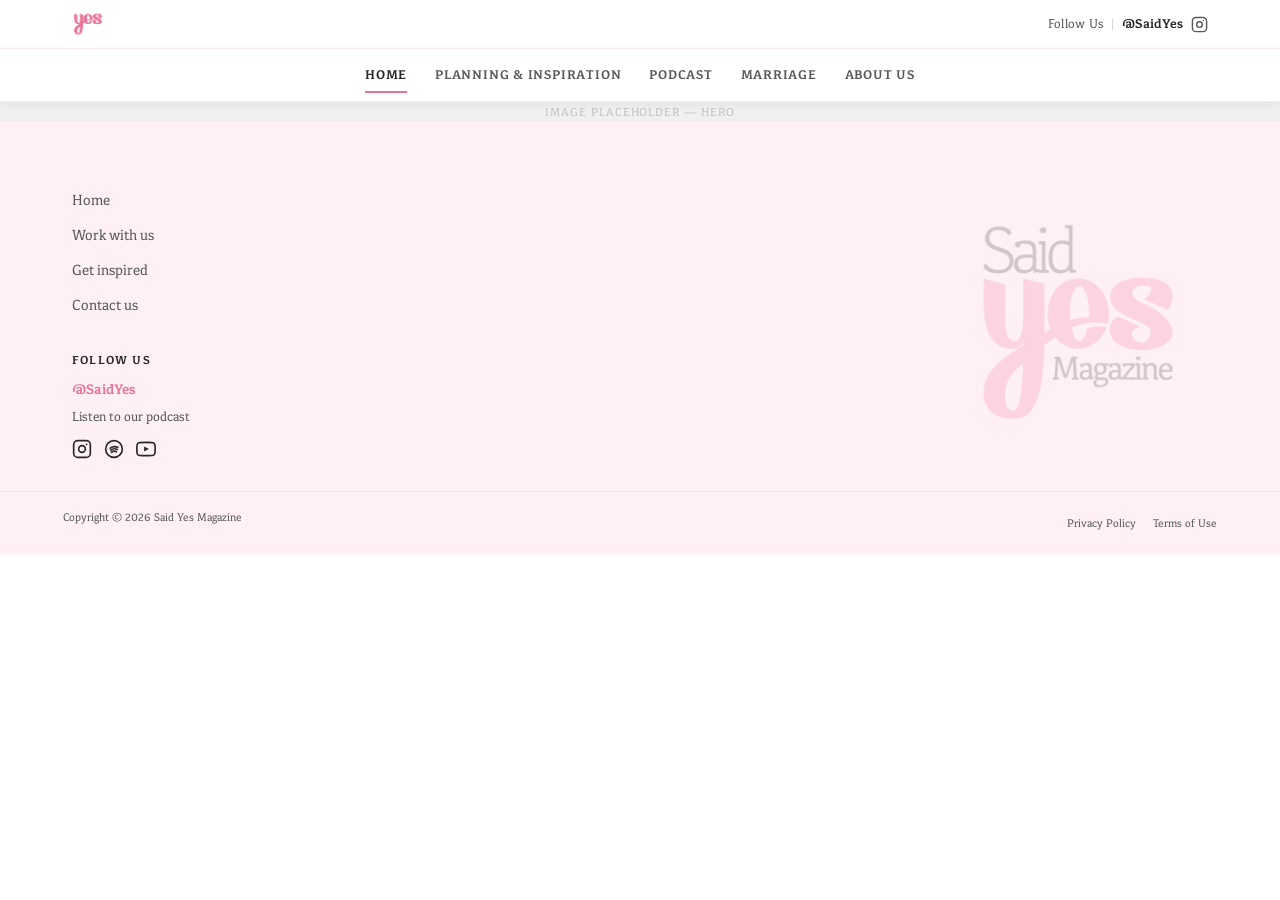
==== index.html @ d85a97e6 "Etapa 1 completa — base layout y estructura del proyecto - Header sticky (topbar + nav) compartido e" ====
<!DOCTYPE html>
<html lang="en">
<head>
  <meta charset="UTF-8">
  <meta name="viewport" content="width=device-width, initial-scale=1.0">
  <meta name="description" content="Said Yes Magazine — Inspiring stories about love, weddings, and relationships.">
  <title>Said Yes Magazine</title>
  <link rel="stylesheet" href="css/main.css">
</head>
<body>

  <!-- =====================================================
       HEADER
       ===================================================== -->
  <header class="site-header">

    <!-- Top Bar: Logo + Social -->
    <div class="header-topbar">
      <div class="container">
        <a href="index.html" class="header-logo" aria-label="Said Yes Magazine — Home">
          <img src="logos/YES01.png" alt="Said Yes Magazine">
        </a>
        <div class="header-social">
          <span class="social-label">Follow Us</span>
          <span class="divider">|</span>
          <a href="#" class="social-handle" target="_blank" rel="noopener">@SaidYes</a>
          <a href="#" class="social-icon-link" aria-label="Instagram" target="_blank" rel="noopener">
            <svg width="17" height="17" viewBox="0 0 24 24" fill="none"
                 stroke="currentColor" stroke-width="2"
                 stroke-linecap="round" stroke-linejoin="round" aria-hidden="true">
              <rect x="2" y="2" width="20" height="20" rx="5" ry="5"/>
              <circle cx="12" cy="12" r="4"/>
              <circle cx="17.5" cy="6.5" r="1" fill="currentColor" stroke="none"/>
            </svg>
          </a>
        </div>
      </div>
    </div>

    <!-- Main Navigation -->
    <nav class="site-nav" aria-label="Main navigation">
      <div class="container">
        <ul class="nav-list" id="nav-list" role="list">
          <li><a href="index.html">Home</a></li>
          <li><a href="blog.html">Planning &amp; Inspiration</a></li>
          <li><a href="podcast.html">Podcast</a></li>
          <li><a href="marriage.html">Marriage</a></li>
          <li><a href="about.html">About Us</a></li>
        </ul>
        <button class="nav-toggle" id="nav-toggle"
                aria-label="Toggle navigation" aria-expanded="false"
                aria-controls="nav-list">
          <span></span>
          <span></span>
          <span></span>
        </button>
      </div>
    </nav>

  </header><!-- /site-header -->


  <!-- =====================================================
       PAGE CONTENT
       ===================================================== -->
  <main id="main-content">

    <!-- ── HERO ─────────────────────────────────────────── -->
    <!-- Replace the img-placeholder div with your hero image once ready -->
    <section class="hero-home">
      <div class="hero-home__media img-placeholder">
        <!-- <img src="img/hero-home.jpg" alt="Bride looking through window"> -->
        Image placeholder — hero
      </div>
    </section>

    <!-- ── WE SAID YES — article cards ──────────────────── -->
    <!-- Content for this section will be built in Etapa 2 -->

    <!-- ── QUOTE SECTION ─────────────────────────────────── -->
    <!-- Content for this section will be built in Etapa 2 -->

    <!-- ── FEATURED ARTICLES ─────────────────────────────── -->
    <!-- Content for this section will be built in Etapa 2 -->

    <!-- ── PODCAST BANNER ────────────────────────────────── -->
    <!-- Content for this section will be built in Etapa 2 -->

    <!-- ── ABOUT US PREVIEW ──────────────────────────────── -->
    <!-- Content for this section will be built in Etapa 2 -->

    <!-- ── CONTACT FORM ──────────────────────────────────── -->
    <!-- Content for this section will be built in Etapa 2 -->

  </main><!-- /main-content -->


  <!-- =====================================================
       FOOTER
       ===================================================== -->
  <footer class="site-footer" aria-label="Site footer">
    <div class="container">
      <div class="footer-inner">

        <!-- Left: navigation + social -->
        <div class="footer-left">
          <ul class="footer-links" role="list">
            <li><a href="index.html">Home</a></li>
            <li><a href="#">Work with us</a></li>
            <li><a href="#">Get inspired</a></li>
            <li><a href="#">Contact us</a></li>
          </ul>

          <div class="footer-follow">
            <span class="follow-label">Follow Us</span>
            <a href="#" class="follow-handle" target="_blank" rel="noopener">@SaidYes</a>
            <span class="follow-podcast">Listen to our podcast</span>
            <div class="footer-social-icons" role="list">
              <!-- Instagram -->
              <a href="#" aria-label="Instagram" target="_blank" rel="noopener" role="listitem">
                <svg width="20" height="20" viewBox="0 0 24 24" fill="none"
                     stroke="currentColor" stroke-width="2"
                     stroke-linecap="round" stroke-linejoin="round" aria-hidden="true">
                  <rect x="2" y="2" width="20" height="20" rx="5" ry="5"/>
                  <circle cx="12" cy="12" r="4"/>
                  <circle cx="17.5" cy="6.5" r="1" fill="currentColor" stroke="none"/>
                </svg>
              </a>
              <!-- Spotify -->
              <a href="#" aria-label="Spotify" target="_blank" rel="noopener" role="listitem">
                <svg width="20" height="20" viewBox="0 0 24 24" fill="none"
                     stroke="currentColor" stroke-width="2"
                     stroke-linecap="round" stroke-linejoin="round" aria-hidden="true">
                  <circle cx="12" cy="12" r="10"/>
                  <path d="M8 13.5a7.5 7.5 0 0 1 8-1"/>
                  <path d="M7.5 11a9 9 0 0 1 9-1"/>
                  <path d="M9 16a5 5 0 0 1 6-.5"/>
                </svg>
              </a>
              <!-- YouTube -->
              <a href="#" aria-label="YouTube" target="_blank" rel="noopener" role="listitem">
                <svg width="20" height="20" viewBox="0 0 24 24" fill="none"
                     stroke="currentColor" stroke-width="2"
                     stroke-linecap="round" stroke-linejoin="round" aria-hidden="true">
                  <path d="M22.54 6.42a2.78 2.78 0 0 0-1.95-1.97C18.88 4 12 4 12 4s-6.88 0-8.59.46a2.78 2.78 0 0 0-1.95 1.96C1 8.12 1 12 1 12s0 3.88.46 5.58a2.78 2.78 0 0 0 1.95 1.97C5.12 20 12 20 12 20s6.88 0 8.59-.46a2.78 2.78 0 0 0 1.95-1.97C23 15.88 23 12 23 12s0-3.88-.46-5.58z"/>
                  <polygon points="9.75 15.02 15.5 12 9.75 8.98 9.75 15.02" fill="currentColor" stroke="none"/>
                </svg>
              </a>
            </div>
          </div>
        </div>

        <!-- Right: brand logo watermark -->
        <div class="footer-right">
          <img
            src="logos/SAID-YES-LOGO01.png"
            alt="Said Yes Magazine"
            class="footer-logo"
            loading="lazy">
        </div>

      </div>
    </div>

    <!-- Bottom bar -->
    <div class="footer-bottom">
      <div class="container">
        <p>Copyright &copy; <span id="footer-year"></span> Said Yes Magazine</p>
        <nav class="footer-bottom-links" aria-label="Footer legal links">
          <a href="#">Privacy Policy</a>
          <a href="#">Terms of Use</a>
        </nav>
      </div>
    </div>

  </footer><!-- /site-footer -->

  <script src="js/main.js"></script>
</body>
</html>
---- css/main.css ----
/* ============================================================
   SAID YES MAGAZINE — Main Stylesheet
   ============================================================
   Structure:
   1.  Google Fonts
   2.  Custom Fonts (@font-face)
   3.  CSS Custom Properties
   4.  Reset & Base
   5.  Typography
   6.  Container / Layout
   7.  Header — Top Bar
   8.  Site Navigation
   9.  Footer
   10. Utility Classes
   11. Responsive — Tablet (≤ 960px)
   12. Responsive — Mobile (≤ 640px)
   ============================================================ */


/* ============================================================
   1. GOOGLE FONTS — none
   ============================================================ */


/* ============================================================
   2. CUSTOM FONTS
   ============================================================ */

/* Kefa III — Regular */
@font-face {
  font-family: 'Kefa III';
  src: url('../fonts/kefa-iii-font-family/TRYKefaIII-Regular.ttf') format('truetype');
  font-weight: 400;
  font-style: normal;
  font-display: swap;
}

/* Kefa III — Italic */
@font-face {
  font-family: 'Kefa III';
  src: url('../fonts/kefa-iii-font-family/TRYKefaIII-Italic.ttf') format('truetype');
  font-weight: 400;
  font-style: italic;
  font-display: swap;
}

/* Kefa III — Light */
@font-face {
  font-family: 'Kefa III';
  src: url('../fonts/kefa-iii-font-family/TRYKefaIII-Light.ttf') format('truetype');
  font-weight: 300;
  font-style: normal;
  font-display: swap;
}

/* Kefa III — Light Italic */
@font-face {
  font-family: 'Kefa III';
  src: url('../fonts/kefa-iii-font-family/TRYKefaIII-LightItalic.ttf') format('truetype');
  font-weight: 300;
  font-style: italic;
  font-display: swap;
}

/* Kefa III — Bold */
@font-face {
  font-family: 'Kefa III';
  src: url('../fonts/kefa-iii-font-family/TRYKefaIII-Bold.ttf') format('truetype');
  font-weight: 700;
  font-style: normal;
  font-display: swap;
}

/* Kefa III — Bold Italic */
@font-face {
  font-family: 'Kefa III';
  src: url('../fonts/kefa-iii-font-family/TRYKefaIII-BoldItalic.ttf') format('truetype');
  font-weight: 700;
  font-style: italic;
  font-display: swap;
}

/* Kefa III — ExtraBold */
@font-face {
  font-family: 'Kefa III';
  src: url('../fonts/kefa-iii-font-family/TRYKefaIII-ExtraBold.ttf') format('truetype');
  font-weight: 800;
  font-style: normal;
  font-display: swap;
}

/* Kefa III — ExtraBold Italic */
@font-face {
  font-family: 'Kefa III';
  src: url('../fonts/kefa-iii-font-family/TRYKefaIII-ExtraBoldItalic.ttf') format('truetype');
  font-weight: 800;
  font-style: italic;
  font-display: swap;
}

/* Starife Display */
@font-face {
  font-family: 'Starife';
  src: url('../fonts/starife/StarifeDemo.otf') format('opentype'),
       url('../fonts/starife/StarifeDemo.ttf') format('truetype');
  font-weight: 400;
  font-style: normal;
  font-display: swap;
}


/* ============================================================
   3. CSS CUSTOM PROPERTIES
   ============================================================ */
:root {
  /* Brand Colors */
  --pink:        #eb7196;
  --pink-dark:   #d45b82;
  --dark:        #282828;
  --blush:       #fff0f5;
  --gray:        #5a5a5a;
  --gray-light:  #f0f0f0;
  --white:       #ffffff;

  /* Fonts */
  --font-heading:  'Kefa III', serif;
  --font-display:  'Starife', cursive;
  --font-body:     'Kefa III', serif;

  /* Layout */
  --container-max:     1200px;
  --container-pad:     2em;
  --topbar-height:     3em;
  --nav-height:        3.25em;

  /* Spacing scale */
  --sp-xs:   0.5em;
  --sp-sm:   1em;
  --sp-md:   2em;
  --sp-lg:   4em;
  --sp-xl:   6em;

  /* Misc */
  --radius-sm:   4px;
  --radius-md:   10px;
  --radius-lg:   24px;
  --radius-pill: 999px;
  --shadow:      0 4px 20px rgba(40, 40, 40, 0.10);
  --shadow-sm:   0 2px 8px  rgba(40, 40, 40, 0.07);
  --transition:  0.28s ease;
}


/* ============================================================
   4. RESET & BASE
   ============================================================ */
*, *::before, *::after {
  box-sizing: border-box;
  margin: 0;
  padding: 0;
}

html {
  font-size: 16px;
  scroll-behavior: smooth;
}

body {
  font-family: var(--font-body);
  color: var(--dark);
  background-color: var(--white);
  line-height: 1.65;
  -webkit-font-smoothing: antialiased;
  -moz-osx-font-smoothing: grayscale;
}

img {
  max-width: 100%;
  height: auto;
  display: block;
}

a {
  color: inherit;
  text-decoration: none;
}

ul, ol {
  list-style: none;
}

button {
  cursor: pointer;
  border: none;
  background: none;
  font-family: inherit;
}

input, textarea, select {
  font-family: inherit;
}


/* ============================================================
   5. TYPOGRAPHY
   ============================================================ */
h1, h2, h3, h4, h5, h6 {
  font-family: var(--font-heading);
  line-height: 1.2;
  color: var(--dark);
}

h1 { font-size: clamp(2rem,   5vw, 3.5rem); }
h2 { font-size: clamp(1.6rem, 4vw, 2.5rem); }
h3 { font-size: clamp(1.2rem, 3vw, 1.75rem); }
h4 { font-size: 1.125rem; }

p { margin-bottom: var(--sp-sm); }
p:last-child { margin-bottom: 0; }

.display {
  font-family: var(--font-display);
  font-weight: 400;
}

.lead {
  font-size: 1.1em;
  color: var(--gray);
  line-height: 1.75;
}

.eyebrow {
  font-size: 0.75em;
  font-weight: 700;
  letter-spacing: 0.12em;
  text-transform: uppercase;
  color: var(--pink);
}

.text-pink  { color: var(--pink); }
.text-dark  { color: var(--dark); }
.text-gray  { color: var(--gray); }
.text-white { color: var(--white); }


/* ============================================================
   6. CONTAINER / LAYOUT
   ============================================================ */
.container {
  max-width: var(--container-max);
  margin-inline: auto;
  padding-inline: var(--container-pad);
  width: 100%;
}

/* Two-column grid helper */
.grid-2 {
  display: grid;
  grid-template-columns: repeat(2, 1fr);
  gap: var(--sp-md);
}

.grid-3 {
  display: grid;
  grid-template-columns: repeat(3, 1fr);
  gap: var(--sp-md);
}

.grid-4 {
  display: grid;
  grid-template-columns: repeat(4, 1fr);
  gap: var(--sp-md);
}

/* Section spacing */
.section {
  padding-block: var(--sp-lg);
}

.section--sm {
  padding-block: var(--sp-md);
}

.section--blush {
  background-color: var(--blush);
}

.section--pink {
  background-color: var(--pink);
  color: var(--white);
}

.section--dark {
  background-color: var(--dark);
  color: var(--white);
}

/* ============================================================
   7. HEADER — TOP BAR
   ============================================================ */
.site-header {
  position: sticky;
  top: 0;
  z-index: 200;
  background-color: var(--white);
}

.header-topbar {
  background-color: var(--white);
  padding: 0.5em 0;
  border-bottom: 1px solid rgba(235, 113, 150, 0.12);
}

.header-topbar .container {
  display: flex;
  align-items: center;
  justify-content: space-between;
  gap: var(--sp-sm);
}

/* Logo in top bar */
.header-logo {
  display: flex;
  align-items: center;
  flex-shrink: 0;
}

.header-logo img {
  height: 2em;
  width: auto;
}

/* Social links in top bar */
.header-social {
  display: flex;
  align-items: center;
  gap: 0.6em;
  font-size: 0.83em;
  color: var(--gray);
}

.header-social .social-label {
  font-weight: 400;
  letter-spacing: 0.02em;
}

.header-social .divider {
  color: rgba(90, 90, 90, 0.3);
  font-size: 0.9em;
}

.header-social .social-handle {
  color: var(--dark);
  font-weight: 700;
  transition: color var(--transition);
}

.header-social .social-handle:hover {
  color: var(--pink);
}

.header-social .social-icon-link {
  display: flex;
  align-items: center;
  color: var(--gray);
  transition: color var(--transition);
}

.header-social .social-icon-link:hover {
  color: var(--pink);
}


/* ============================================================
   8. SITE NAVIGATION
   ============================================================ */
.site-nav {
  background-color: var(--white);
  border-bottom: 1px solid rgba(40, 40, 40, 0.07);
  box-shadow: var(--shadow-sm);
}

.site-nav .container {
  display: flex;
  align-items: center;
  justify-content: center;
  height: var(--nav-height);
  position: relative;
}

/* Nav list */
.nav-list {
  display: flex;
  align-items: center;
  gap: 0.1em;
}

.nav-list li a {
  display: inline-block;
  font-family: var(--font-body);
  font-size: 0.82em;
  font-weight: 700;
  letter-spacing: 0.06em;
  text-transform: uppercase;
  color: var(--gray);
  padding: 0.55em 1em;
  position: relative;
  transition: color var(--transition);
  white-space: nowrap;
}

/* Pink underline accent */
.nav-list li a::after {
  content: '';
  position: absolute;
  bottom: 0;
  left: 1em;
  right: 1em;
  height: 2px;
  background-color: var(--pink);
  transform: scaleX(0);
  transform-origin: center;
  transition: transform var(--transition);
}

.nav-list li a:hover {
  color: var(--dark);
}

.nav-list li a:hover::after,
.nav-list li a.active {
  color: var(--dark);
}

.nav-list li a.active::after,
.nav-list li a:hover::after {
  transform: scaleX(1);
}

/* Hamburger button */
.nav-toggle {
  display: none;
  flex-direction: column;
  justify-content: center;
  gap: 5px;
  width: 2.25em;
  height: 2.25em;
  padding: 0.3em;
  position: absolute;
  right: var(--container-pad);
  border-radius: var(--radius-sm);
  transition: background-color var(--transition);
}

.nav-toggle:hover {
  background-color: var(--blush);
}

.nav-toggle span {
  display: block;
  height: 2px;
  background-color: var(--dark);
  border-radius: 2px;
  transition: transform var(--transition), opacity var(--transition), width var(--transition);
  transform-origin: center;
}

/* Animated X when open */
.nav-toggle[aria-expanded="true"] span:nth-child(1) {
  transform: translateY(7px) rotate(45deg);
}
.nav-toggle[aria-expanded="true"] span:nth-child(2) {
  opacity: 0;
  transform: scaleX(0);
}
.nav-toggle[aria-expanded="true"] span:nth-child(3) {
  transform: translateY(-7px) rotate(-45deg);
}


/* ============================================================
   9. FOOTER
   ============================================================ */
.site-footer {
  background-color: var(--blush);
  padding-top: var(--sp-lg);
}

.footer-inner {
  display: grid;
  grid-template-columns: 1fr auto;
  gap: var(--sp-xl);
  align-items: center;
}

/* Left column */
.footer-left {
  display: flex;
  flex-direction: column;
  gap: var(--sp-md);
}

.footer-links {
  display: flex;
  flex-direction: column;
  gap: 0.55em;
}

.footer-links a {
  font-size: 0.95em;
  color: var(--gray);
  font-weight: 400;
  transition: color var(--transition);
}

.footer-links a:hover {
  color: var(--pink);
}

/* Follow block */
.footer-follow {
  display: flex;
  flex-direction: column;
  gap: 0.3em;
}

.footer-follow .follow-label {
  font-size: 0.75em;
  font-weight: 700;
  letter-spacing: 0.1em;
  text-transform: uppercase;
  color: var(--dark);
  margin-bottom: 0.2em;
}

.footer-follow .follow-handle {
  font-size: 0.9em;
  color: var(--pink);
  font-weight: 700;
  transition: opacity var(--transition);
}

.footer-follow .follow-handle:hover {
  opacity: 0.75;
}

.footer-follow .follow-podcast {
  font-size: 0.85em;
  color: var(--gray);
}

.footer-social-icons {
  display: flex;
  align-items: center;
  gap: 0.75em;
  margin-top: 0.4em;
}

.footer-social-icons a {
  display: flex;
  align-items: center;
  color: var(--dark);
  transition: color var(--transition);
}

.footer-social-icons a:hover {
  color: var(--pink);
}

/* Right column — logo */
.footer-right {
  display: flex;
  align-items: center;
  justify-content: flex-end;
}

.footer-logo {
  width: min(260px, 35vw);
  opacity: 0.22;
  transition: opacity var(--transition);
}

.footer-logo:hover {
  opacity: 0.35;
}

/* Bottom bar */
.footer-bottom {
  margin-top: var(--sp-md);
  padding-block: 1em;
  border-top: 1px solid rgba(235, 113, 150, 0.18);
}

.footer-bottom .container {
  display: flex;
  align-items: center;
  justify-content: space-between;
  gap: var(--sp-sm);
  font-size: 0.72em;
  color: var(--gray);
}

.footer-bottom-links {
  display: flex;
  gap: 1.5em;
}

.footer-bottom-links a {
  color: var(--gray);
  transition: color var(--transition);
}

.footer-bottom-links a:hover {
  color: var(--pink);
}


/* ============================================================
   10. UTILITY CLASSES
   ============================================================ */

/* Buttons */
.btn {
  display: inline-flex;
  align-items: center;
  justify-content: center;
  gap: 0.5em;
  padding: 0.75em 2em;
  font-family: var(--font-body);
  font-size: 0.85em;
  font-weight: 700;
  letter-spacing: 0.06em;
  text-transform: uppercase;
  border-radius: var(--radius-pill);
  transition: background-color var(--transition), color var(--transition),
              box-shadow var(--transition), transform var(--transition);
  cursor: pointer;
  border: 2px solid transparent;
  white-space: nowrap;
}

.btn:active {
  transform: scale(0.98);
}

.btn-primary {
  background-color: var(--pink);
  color: var(--white);
  border-color: var(--pink);
}

.btn-primary:hover {
  background-color: var(--pink-dark);
  border-color: var(--pink-dark);
  box-shadow: 0 4px 14px rgba(235, 113, 150, 0.4);
}

.btn-outline {
  background-color: transparent;
  color: var(--pink);
  border-color: var(--pink);
}

.btn-outline:hover {
  background-color: var(--pink);
  color: var(--white);
}

.btn-dark {
  background-color: var(--dark);
  color: var(--white);
  border-color: var(--dark);
}

.btn-dark:hover {
  background-color: var(--gray);
  border-color: var(--gray);
}

/* Cards */
.card {
  background-color: var(--white);
  border-radius: var(--radius-md);
  overflow: hidden;
  box-shadow: var(--shadow-sm);
  transition: box-shadow var(--transition), transform var(--transition);
}

.card:hover {
  box-shadow: var(--shadow);
  transform: translateY(-3px);
}

.card-img {
  width: 100%;
  aspect-ratio: 4 / 3;
  object-fit: cover;
  background-color: var(--gray-light);
}

.card-body {
  padding: 1.25em;
}

.card-label {
  font-size: 0.7em;
  font-weight: 700;
  letter-spacing: 0.1em;
  text-transform: uppercase;
  color: var(--pink);
  margin-bottom: 0.4em;
}

.card-title {
  font-size: 1em;
  font-weight: 700;
  color: var(--dark);
  margin-bottom: 0.5em;
  line-height: 1.35;
}

.card-excerpt {
  font-size: 0.85em;
  color: var(--gray);
  line-height: 1.6;
  margin-bottom: 1em;
}

.read-more {
  font-size: 0.8em;
  font-weight: 700;
  color: var(--pink);
  letter-spacing: 0.04em;
  transition: opacity var(--transition);
}

.read-more:hover {
  opacity: 0.7;
}

/* Forms */
.form-group {
  display: flex;
  flex-direction: column;
  gap: 0.4em;
}

.form-input,
.form-textarea {
  width: 100%;
  padding: 0.75em 1em;
  border: 1.5px solid rgba(40, 40, 40, 0.15);
  border-radius: var(--radius-md);
  font-size: 0.9em;
  color: var(--dark);
  background-color: var(--white);
  transition: border-color var(--transition), box-shadow var(--transition);
  outline: none;
}

.form-input::placeholder,
.form-textarea::placeholder {
  color: rgba(90, 90, 90, 0.5);
}

.form-input:focus,
.form-textarea:focus {
  border-color: var(--pink);
  box-shadow: 0 0 0 3px rgba(235, 113, 150, 0.15);
}

.form-textarea {
  resize: vertical;
  min-height: 6em;
}

/* Misc helpers */
.text-center   { text-align: center; }
.text-right    { text-align: right; }

.mt-xs { margin-top: var(--sp-xs); }
.mt-sm { margin-top: var(--sp-sm); }
.mt-md { margin-top: var(--sp-md); }
.mt-lg { margin-top: var(--sp-lg); }

.mb-xs { margin-bottom: var(--sp-xs); }
.mb-sm { margin-bottom: var(--sp-sm); }
.mb-md { margin-bottom: var(--sp-md); }
.mb-lg { margin-bottom: var(--sp-lg); }

.sr-only {
  position: absolute;
  width: 1px;
  height: 1px;
  padding: 0;
  margin: -1px;
  overflow: hidden;
  clip: rect(0, 0, 0, 0);
  white-space: nowrap;
  border-width: 0;
}

/* Image placeholder while real images load */
.img-placeholder {
  background-color: var(--gray-light);
  display: flex;
  align-items: center;
  justify-content: center;
  color: rgba(90, 90, 90, 0.3);
  font-size: 0.75em;
  letter-spacing: 0.08em;
  text-transform: uppercase;
}


/* ============================================================
   11. RESPONSIVE — TABLET (≤ 960px)
   ============================================================ */
@media (max-width: 960px) {
  :root {
    --container-pad: 1.75em;
    --sp-lg: 3em;
    --sp-xl: 4em;
  }

  .grid-4 {
    grid-template-columns: repeat(2, 1fr);
  }

  .footer-inner {
    grid-template-columns: 1fr;
    gap: var(--sp-md);
  }

  .footer-right {
    justify-content: flex-start;
  }

  .footer-logo {
    width: min(180px, 40vw);
    opacity: 0.18;
  }
}


/* ============================================================
   12. RESPONSIVE — MOBILE (≤ 640px)
   ============================================================ */
@media (max-width: 640px) {
  :root {
    --container-pad: 1.25em;
    --sp-lg: 2.5em;
    --sp-xl: 3em;
  }

  /* Mobile nav toggle visible */
  .nav-toggle {
    display: flex;
  }

  /* Nav list collapses */
  .nav-list {
    display: none;
    flex-direction: column;
    align-items: stretch;
    position: absolute;
    top: 100%;
    left: 0;
    right: 0;
    background-color: var(--white);
    box-shadow: 0 8px 24px rgba(40, 40, 40, 0.12);
    border-top: 2px solid var(--pink);
    padding: 0.5em 0;
    z-index: 99;
  }

  .nav-list.is-open {
    display: flex;
  }

  .nav-list li a {
    padding: 0.9em var(--container-pad);
    font-size: 0.88em;
  }

  .nav-list li a::after {
    display: none;
  }

  .nav-list li a.active {
    color: var(--pink);
  }

  /* Grids → single column on mobile */
  .grid-2,
  .grid-3,
  .grid-4 {
    grid-template-columns: 1fr;
  }

  /* Header social — hide "Follow Us" label */
  .header-social .social-label,
  .header-social .divider {
    display: none;
  }

  /* Footer bottom */
  .footer-bottom .container {
    flex-direction: column;
    gap: 0.4em;
    text-align: center;
  }

  .footer-bottom-links {
    flex-wrap: wrap;
    justify-content: center;
    gap: 1em;
  }
}
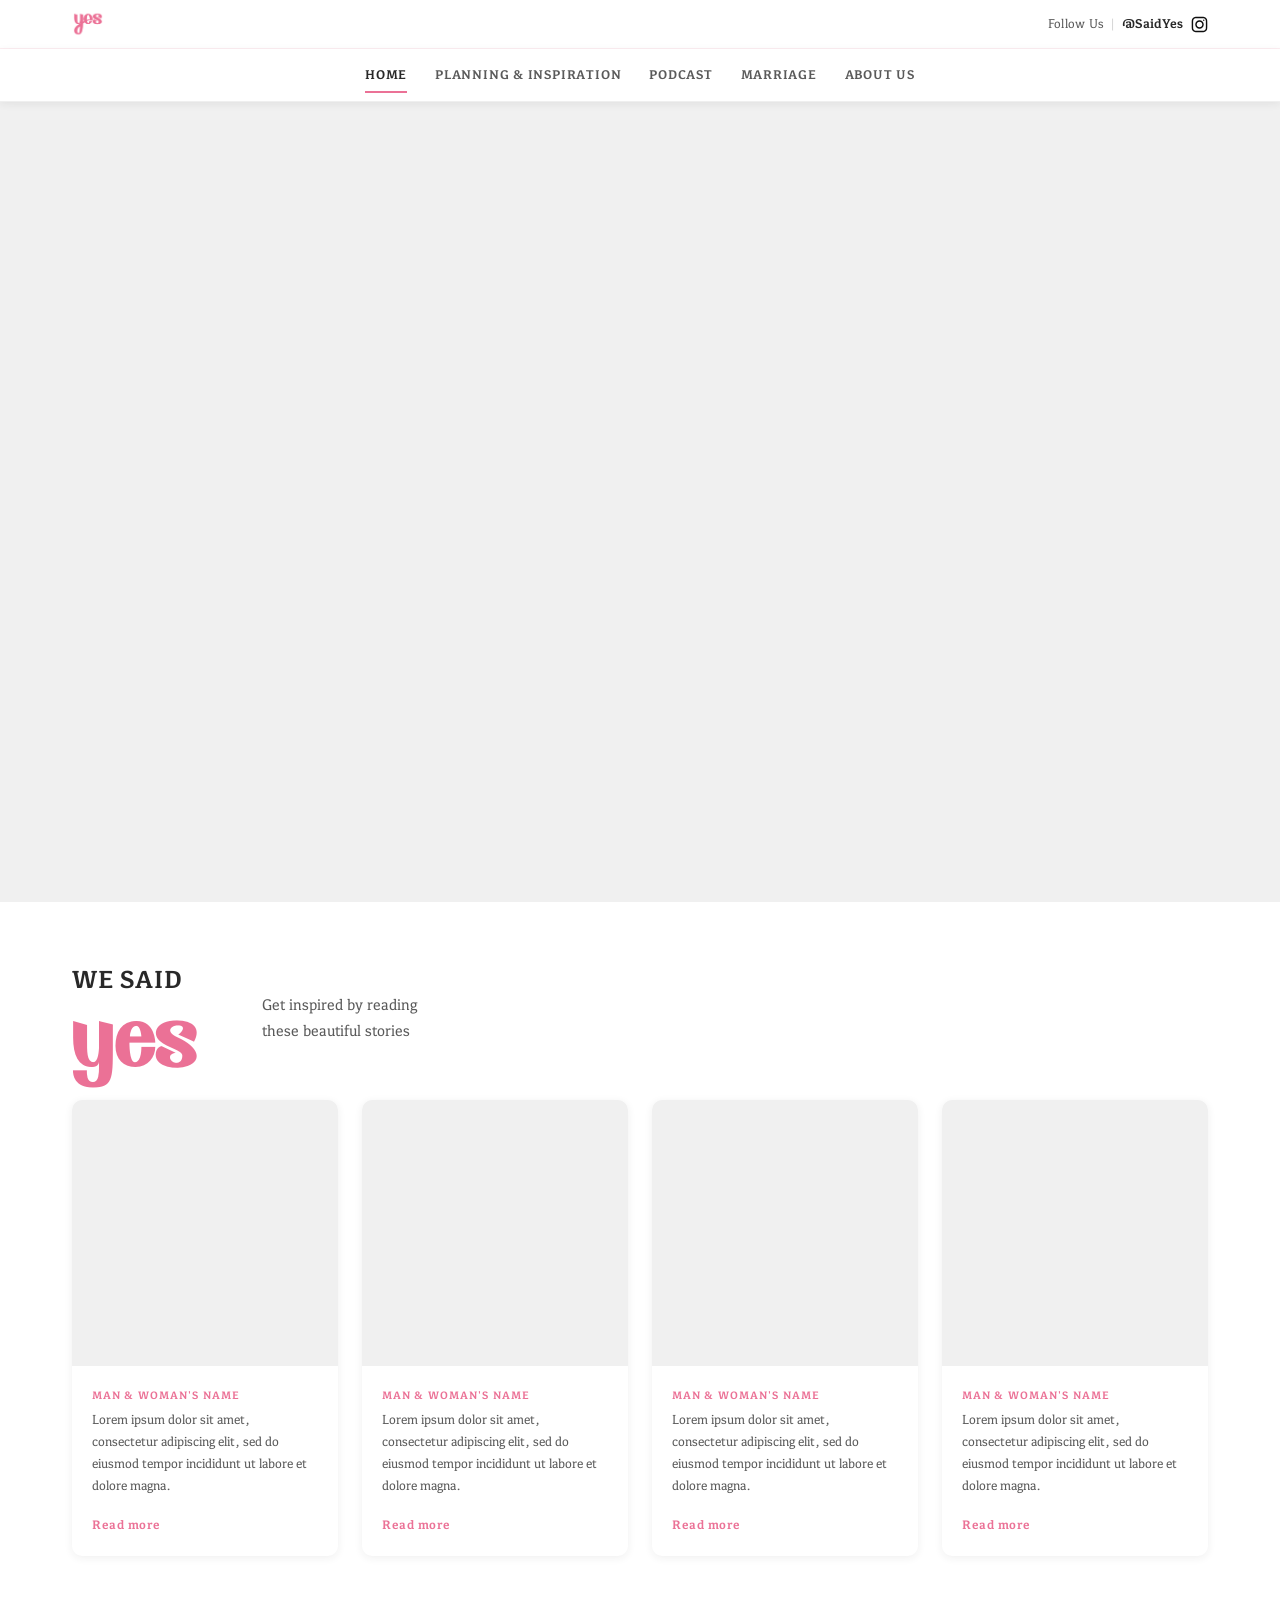
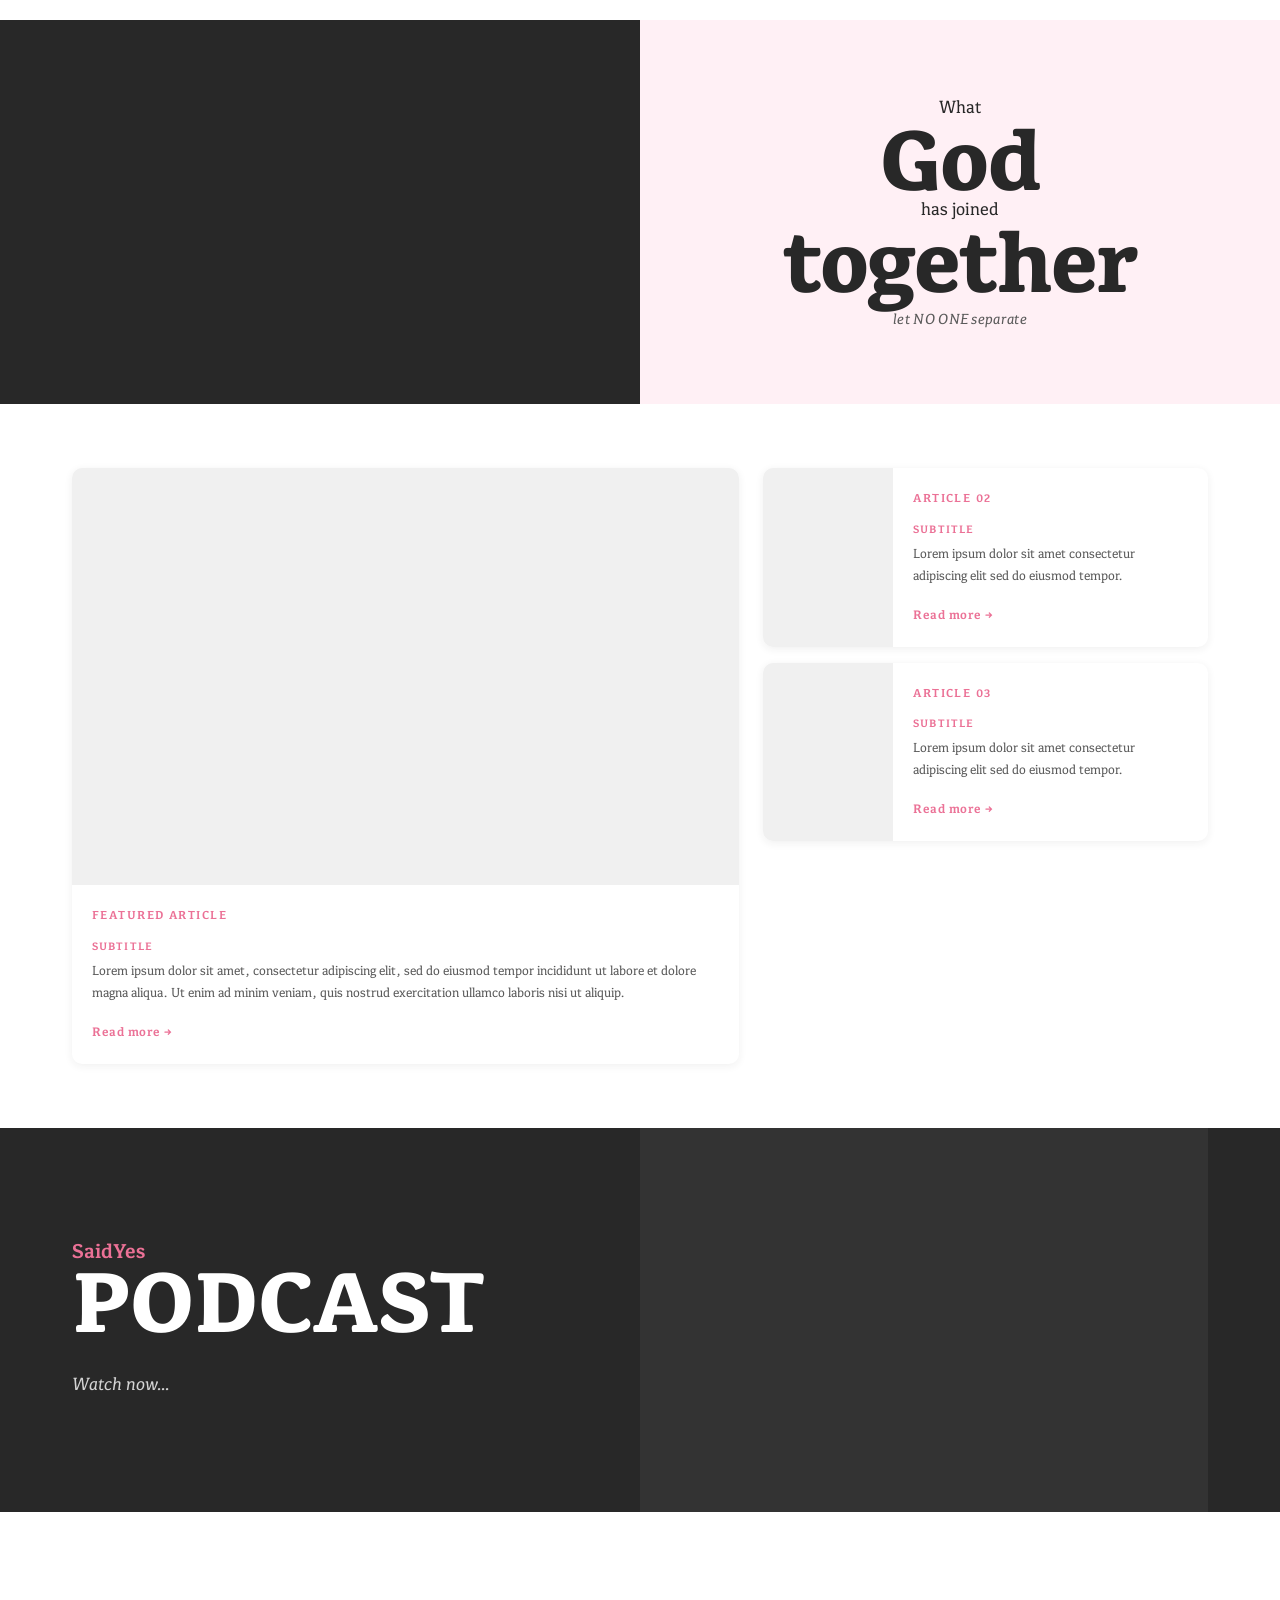
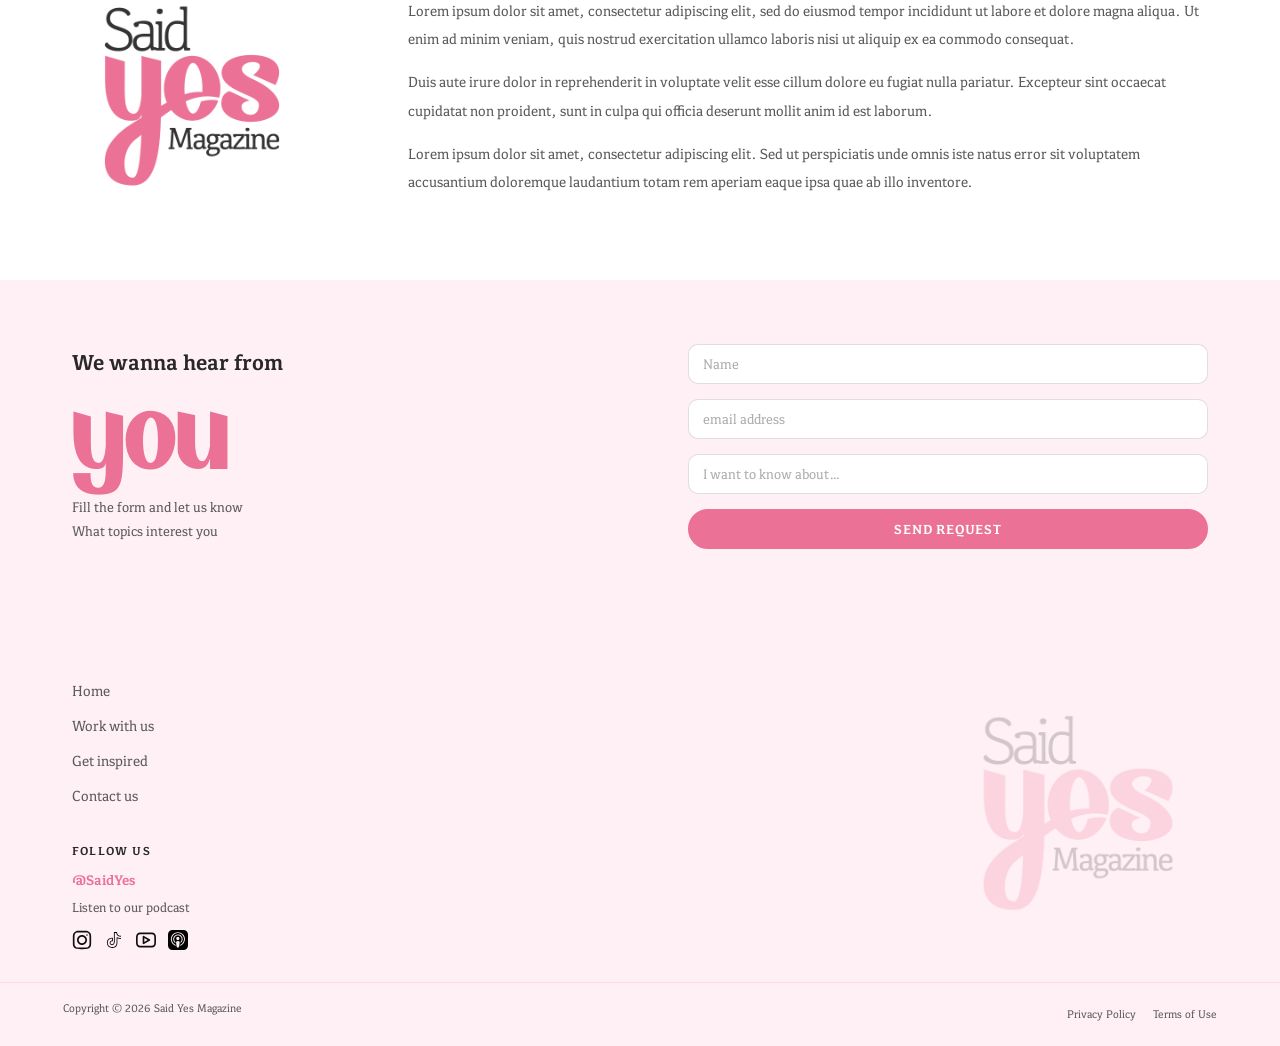
==== commit c45754d5: "Etapa 2 — Home page completa Secciones: Hero / WE SAID yes (4 cards) / Quote / Featured Articles / P" ====
--- a/index.html
+++ b/index.html
@@ -14,7 +14,6 @@
        ===================================================== -->
   <header class="site-header">
 
-    <!-- Top Bar: Logo + Social -->
     <div class="header-topbar">
       <div class="container">
         <a href="index.html" class="header-logo" aria-label="Said Yes Magazine — Home">
@@ -25,19 +24,12 @@
           <span class="divider">|</span>
           <a href="#" class="social-handle" target="_blank" rel="noopener">@SaidYes</a>
           <a href="#" class="social-icon-link" aria-label="Instagram" target="_blank" rel="noopener">
-            <svg width="17" height="17" viewBox="0 0 24 24" fill="none"
-                 stroke="currentColor" stroke-width="2"
-                 stroke-linecap="round" stroke-linejoin="round" aria-hidden="true">
-              <rect x="2" y="2" width="20" height="20" rx="5" ry="5"/>
-              <circle cx="12" cy="12" r="4"/>
-              <circle cx="17.5" cy="6.5" r="1" fill="currentColor" stroke="none"/>
-            </svg>
+            <img src="SVG-say-yes/SVG/instagram-svgrepo-com.svg" alt="" width="17" height="17" aria-hidden="true">
           </a>
         </div>
       </div>
     </div>
 
-    <!-- Main Navigation -->
     <nav class="site-nav" aria-label="Main navigation">
       <div class="container">
         <ul class="nav-list" id="nav-list" role="list">
@@ -57,42 +49,223 @@
       </div>
     </nav>
 
-  </header><!-- /site-header -->
+  </header>
 
 
   <!-- =====================================================
-       PAGE CONTENT
+       MAIN CONTENT
        ===================================================== -->
   <main id="main-content">
 
-    <!-- ── HERO ─────────────────────────────────────────── -->
-    <!-- Replace the img-placeholder div with your hero image once ready -->
-    <section class="hero-home">
-      <div class="hero-home__media img-placeholder">
-        <!-- <img src="img/hero-home.jpg" alt="Bride looking through window"> -->
-        Image placeholder — hero
-      </div>
-    </section>
-
-    <!-- ── WE SAID YES — article cards ──────────────────── -->
-    <!-- Content for this section will be built in Etapa 2 -->
-
-    <!-- ── QUOTE SECTION ─────────────────────────────────── -->
-    <!-- Content for this section will be built in Etapa 2 -->
-
-    <!-- ── FEATURED ARTICLES ─────────────────────────────── -->
-    <!-- Content for this section will be built in Etapa 2 -->
-
-    <!-- ── PODCAST BANNER ────────────────────────────────── -->
-    <!-- Content for this section will be built in Etapa 2 -->
-
-    <!-- ── ABOUT US PREVIEW ──────────────────────────────── -->
-    <!-- Content for this section will be built in Etapa 2 -->
-
-    <!-- ── CONTACT FORM ──────────────────────────────────── -->
-    <!-- Content for this section will be built in Etapa 2 -->
-
-  </main><!-- /main-content -->
+    <!-- ── 1. HERO ──────────────────────────────────────── -->
+    <section class="hero-home" aria-label="Hero">
+      <!-- Cuando tengas la imagen descomenta esta línea y borra el div de abajo: -->
+      <!-- <img src="img/hero-home.jpg" alt="Novia mirando por la ventana"> -->
+      <div style="min-height:calc(100vh - var(--topbar-height) - var(--nav-height)); background-color:var(--gray-light);"></div>
+    </section>
+
+
+    <!-- ── 2. WE SAID YES ────────────────────────────────── -->
+    <section class="section wsy-section">
+      <div class="container">
+
+        <div class="wsy-intro">
+          <div class="wsy-title">
+            <span class="wsy-said">WE SAID</span>
+            <span class="wsy-yes">yes</span>
+          </div>
+          <p class="wsy-sub">Get inspired by reading<br>these beautiful stories</p>
+        </div>
+
+        <div class="wsy-grid">
+
+          <article class="card">
+            <div class="card-img img-placeholder">
+              <!-- <img src="img/couple-01.jpg" alt="Man & Woman's name"> -->
+            </div>
+            <div class="card-body">
+              <p class="card-label">Man &amp; Woman's name</p>
+              <p class="card-excerpt">Lorem ipsum dolor sit amet, consectetur adipiscing elit, sed do eiusmod tempor incididunt ut labore et dolore magna.</p>
+              <a href="#" class="read-more">Read more</a>
+            </div>
+          </article>
+
+          <article class="card">
+            <div class="card-img img-placeholder">
+              <!-- <img src="img/couple-02.jpg" alt="Man & Woman's name"> -->
+            </div>
+            <div class="card-body">
+              <p class="card-label">Man &amp; Woman's name</p>
+              <p class="card-excerpt">Lorem ipsum dolor sit amet, consectetur adipiscing elit, sed do eiusmod tempor incididunt ut labore et dolore magna.</p>
+              <a href="#" class="read-more">Read more</a>
+            </div>
+          </article>
+
+          <article class="card">
+            <div class="card-img img-placeholder">
+              <!-- <img src="img/couple-03.jpg" alt="Man & Woman's name"> -->
+            </div>
+            <div class="card-body">
+              <p class="card-label">Man &amp; Woman's name</p>
+              <p class="card-excerpt">Lorem ipsum dolor sit amet, consectetur adipiscing elit, sed do eiusmod tempor incididunt ut labore et dolore magna.</p>
+              <a href="#" class="read-more">Read more</a>
+            </div>
+          </article>
+
+          <article class="card">
+            <div class="card-img img-placeholder">
+              <!-- <img src="img/couple-04.jpg" alt="Man & Woman's name"> -->
+            </div>
+            <div class="card-body">
+              <p class="card-label">Man &amp; Woman's name</p>
+              <p class="card-excerpt">Lorem ipsum dolor sit amet, consectetur adipiscing elit, sed do eiusmod tempor incididunt ut labore et dolore magna.</p>
+              <a href="#" class="read-more">Read more</a>
+            </div>
+          </article>
+
+        </div>
+      </div>
+    </section>
+
+
+    <!-- ── 3. QUOTE ──────────────────────────────────────── -->
+    <section class="quote-section" aria-label="Quote">
+
+      <div class="quote-image img-placeholder">
+        <!-- <img src="img/rings.jpg" alt="Wedding rings"> -->
+      </div>
+
+      <div class="quote-text">
+        <blockquote>
+          <span class="qt-sm">What</span>
+          <span class="qt-lg">God</span>
+          <span class="qt-sm">has joined</span>
+          <span class="qt-lg">together</span>
+          <span class="qt-foot">let NO ONE separate</span>
+        </blockquote>
+      </div>
+
+    </section>
+
+
+    <!-- ── 4. FEATURED ARTICLES ──────────────────────────── -->
+    <section class="section featured-section">
+      <div class="container">
+        <div class="featured-grid">
+
+          <!-- Main large card -->
+          <article class="card featured-main">
+            <div class="card-img img-placeholder">
+              <!-- <img src="img/featured-main.jpg" alt="Featured article"> -->
+            </div>
+            <div class="card-body">
+              <p class="eyebrow">Featured article</p>
+              <p class="card-label">Subtitle</p>
+              <p class="card-excerpt">Lorem ipsum dolor sit amet, consectetur adipiscing elit, sed do eiusmod tempor incididunt ut labore et dolore magna aliqua. Ut enim ad minim veniam, quis nostrud exercitation ullamco laboris nisi ut aliquip.</p>
+              <a href="#" class="read-more">Read more →</a>
+            </div>
+          </article>
+
+          <!-- Side cards -->
+          <div class="featured-side">
+
+            <article class="featured-side-card">
+              <div class="featured-side-card__img img-placeholder">
+                <!-- <img src="img/article-02.jpg" alt="Article 02"> -->
+              </div>
+              <div class="card-body">
+                <p class="eyebrow">Article 02</p>
+                <p class="card-label">Subtitle</p>
+                <p class="card-excerpt">Lorem ipsum dolor sit amet consectetur adipiscing elit sed do eiusmod tempor.</p>
+                <a href="#" class="read-more">Read more →</a>
+              </div>
+            </article>
+
+            <article class="featured-side-card">
+              <div class="featured-side-card__img img-placeholder">
+                <!-- <img src="img/article-03.jpg" alt="Article 03"> -->
+              </div>
+              <div class="card-body">
+                <p class="eyebrow">Article 03</p>
+                <p class="card-label">Subtitle</p>
+                <p class="card-excerpt">Lorem ipsum dolor sit amet consectetur adipiscing elit sed do eiusmod tempor.</p>
+                <a href="#" class="read-more">Read more →</a>
+              </div>
+            </article>
+
+          </div>
+        </div>
+      </div>
+    </section>
+
+
+    <!-- ── 5. PODCAST BANNER ─────────────────────────────── -->
+    <section class="podcast-banner" aria-label="SaidYes Podcast">
+      <div class="container podcast-banner__inner">
+
+        <div class="podcast-banner__text">
+          <p class="podcast-banner__brand">SaidYes</p>
+          <h2 class="podcast-banner__title">PODCAST</h2>
+          <a href="podcast.html" class="podcast-banner__cta">Watch now...</a>
+        </div>
+
+        <div class="podcast-banner__img img-placeholder">
+          <!-- <img src="img/podcast-laptop.jpg" alt="SaidYes Podcast"> -->
+        </div>
+
+      </div>
+    </section>
+
+
+    <!-- ── 6. ABOUT PREVIEW ──────────────────────────────── -->
+    <section class="section about-preview">
+      <div class="container">
+        <div class="about-preview__grid">
+
+          <div class="about-preview__logo">
+            <img src="logos/SAID-YES-LOGO01.png" alt="Said Yes Magazine">
+          </div>
+
+          <div class="about-preview__text">
+            <p>Lorem ipsum dolor sit amet, consectetur adipiscing elit, sed do eiusmod tempor incididunt ut labore et dolore magna aliqua. Ut enim ad minim veniam, quis nostrud exercitation ullamco laboris nisi ut aliquip ex ea commodo consequat.</p>
+            <p>Duis aute irure dolor in reprehenderit in voluptate velit esse cillum dolore eu fugiat nulla pariatur. Excepteur sint occaecat cupidatat non proident, sunt in culpa qui officia deserunt mollit anim id est laborum.</p>
+            <p>Lorem ipsum dolor sit amet, consectetur adipiscing elit. Sed ut perspiciatis unde omnis iste natus error sit voluptatem accusantium doloremque laudantium totam rem aperiam eaque ipsa quae ab illo inventore.</p>
+          </div>
+
+        </div>
+      </div>
+    </section>
+
+
+    <!-- ── 7. CONTACT FORM ───────────────────────────────── -->
+    <section class="section section--blush contact-section">
+      <div class="container">
+        <div class="contact-grid">
+
+          <div class="contact-lead">
+            <p class="lead-top">We wanna hear from</p>
+            <span class="contact-lead__you">you</span>
+            <p class="lead-sub">Fill the form and let us know<br>What topics interest you</p>
+          </div>
+
+          <form class="contact-form" novalidate>
+            <div class="form-group">
+              <input type="text" class="form-input" placeholder="Name" aria-label="Name">
+            </div>
+            <div class="form-group">
+              <input type="email" class="form-input" placeholder="email address" aria-label="Email address">
+            </div>
+            <div class="form-group">
+              <input type="text" class="form-input" placeholder="I want to know about..." aria-label="Topics of interest">
+            </div>
+            <button type="submit" class="btn btn-primary">Send request</button>
+          </form>
+
+        </div>
+      </div>
+    </section>
+
+  </main>
 
 
   <!-- =====================================================
@@ -102,7 +275,6 @@
     <div class="container">
       <div class="footer-inner">
 
-        <!-- Left: navigation + social -->
         <div class="footer-left">
           <ul class="footer-links" role="list">
             <li><a href="index.html">Home</a></li>
@@ -116,53 +288,29 @@
             <a href="#" class="follow-handle" target="_blank" rel="noopener">@SaidYes</a>
             <span class="follow-podcast">Listen to our podcast</span>
             <div class="footer-social-icons" role="list">
-              <!-- Instagram -->
               <a href="#" aria-label="Instagram" target="_blank" rel="noopener" role="listitem">
-                <svg width="20" height="20" viewBox="0 0 24 24" fill="none"
-                     stroke="currentColor" stroke-width="2"
-                     stroke-linecap="round" stroke-linejoin="round" aria-hidden="true">
-                  <rect x="2" y="2" width="20" height="20" rx="5" ry="5"/>
-                  <circle cx="12" cy="12" r="4"/>
-                  <circle cx="17.5" cy="6.5" r="1" fill="currentColor" stroke="none"/>
-                </svg>
+                <img src="SVG-say-yes/SVG/instagram-svgrepo-com.svg" alt="" width="20" height="20" aria-hidden="true">
               </a>
-              <!-- Spotify -->
-              <a href="#" aria-label="Spotify" target="_blank" rel="noopener" role="listitem">
-                <svg width="20" height="20" viewBox="0 0 24 24" fill="none"
-                     stroke="currentColor" stroke-width="2"
-                     stroke-linecap="round" stroke-linejoin="round" aria-hidden="true">
-                  <circle cx="12" cy="12" r="10"/>
-                  <path d="M8 13.5a7.5 7.5 0 0 1 8-1"/>
-                  <path d="M7.5 11a9 9 0 0 1 9-1"/>
-                  <path d="M9 16a5 5 0 0 1 6-.5"/>
-                </svg>
+              <a href="#" aria-label="TikTok" target="_blank" rel="noopener" role="listitem">
+                <img src="SVG-say-yes/SVG/tik-tok-svgrepo-com.svg" alt="" width="20" height="20" aria-hidden="true">
               </a>
-              <!-- YouTube -->
               <a href="#" aria-label="YouTube" target="_blank" rel="noopener" role="listitem">
-                <svg width="20" height="20" viewBox="0 0 24 24" fill="none"
-                     stroke="currentColor" stroke-width="2"
-                     stroke-linecap="round" stroke-linejoin="round" aria-hidden="true">
-                  <path d="M22.54 6.42a2.78 2.78 0 0 0-1.95-1.97C18.88 4 12 4 12 4s-6.88 0-8.59.46a2.78 2.78 0 0 0-1.95 1.96C1 8.12 1 12 1 12s0 3.88.46 5.58a2.78 2.78 0 0 0 1.95 1.97C5.12 20 12 20 12 20s6.88 0 8.59-.46a2.78 2.78 0 0 0 1.95-1.97C23 15.88 23 12 23 12s0-3.88-.46-5.58z"/>
-                  <polygon points="9.75 15.02 15.5 12 9.75 8.98 9.75 15.02" fill="currentColor" stroke="none"/>
-                </svg>
+                <img src="SVG-say-yes/SVG/youtube-svgrepo-com.svg" alt="" width="20" height="20" aria-hidden="true">
               </a>
-            </div>
-          </div>
-        </div>
-
-        <!-- Right: brand logo watermark -->
+              <a href="#" aria-label="Apple Podcasts" target="_blank" rel="noopener" role="listitem">
+                <img src="SVG-say-yes/SVG/applepodcasts.svg" alt="" width="20" height="20" aria-hidden="true">
+              </a>
+            </div>
+          </div>
+        </div>
+
         <div class="footer-right">
-          <img
-            src="logos/SAID-YES-LOGO01.png"
-            alt="Said Yes Magazine"
-            class="footer-logo"
-            loading="lazy">
+          <img src="logos/SAID-YES-LOGO01.png" alt="Said Yes Magazine" class="footer-logo" loading="lazy">
         </div>
 
       </div>
     </div>
 
-    <!-- Bottom bar -->
     <div class="footer-bottom">
       <div class="container">
         <p>Copyright &copy; <span id="footer-year"></span> Said Yes Magazine</p>
@@ -172,8 +320,7 @@
         </nav>
       </div>
     </div>
-
-  </footer><!-- /site-footer -->
+  </footer>
 
   <script src="js/main.js"></script>
 </body>
--- a/css/main.css
+++ b/css/main.css
@@ -917,3 +917,369 @@
     gap: 1em;
   }
 }
+
+
+/* ============================================================
+   SHARED: INNER PAGE HERO
+   (About, Marriage, Podcast, Blog)
+   ============================================================ */
+.page-hero {
+  position: relative;
+  min-height: 40vh;
+  display: flex;
+  align-items: flex-end;
+  background-color: var(--dark);
+  overflow: hidden;
+}
+
+.page-hero__bg {
+  position: absolute;
+  inset: 0;
+}
+
+.page-hero__bg img {
+  width: 100%;
+  height: 100%;
+  object-fit: cover;
+  object-position: center;
+}
+
+.page-hero__overlay {
+  position: relative;
+  z-index: 2;
+  width: 100%;
+  padding: var(--sp-lg) 0;
+  background: linear-gradient(to top, rgba(40,40,40,0.72) 0%, transparent 65%);
+}
+
+.page-hero__title {
+  color: var(--white);
+  font-size: clamp(2.2rem, 6vw, 4rem);
+  font-weight: 800;
+  line-height: 1.1;
+  text-shadow: 0 2px 20px rgba(0,0,0,0.4);
+}
+
+
+/* ============================================================
+   PAGE: HOME
+   ============================================================ */
+
+/* 1 — Hero */
+.hero-home {
+  width: 100%;
+  background-color: var(--gray-light);
+  min-height: calc(100vh - var(--topbar-height) - var(--nav-height));
+  overflow: hidden;
+}
+
+.hero-home img {
+  width: 100%;
+  min-height: calc(100vh - var(--topbar-height) - var(--nav-height));
+  object-fit: cover;
+  object-position: center top;
+  display: block;
+}
+
+/* 2 — WE SAID YES */
+.wsy-section {
+  padding-block: var(--sp-lg);
+}
+
+.wsy-intro {
+  display: flex;
+  align-items: center;
+  gap: var(--sp-lg);
+  margin-bottom: var(--sp-md);
+}
+
+.wsy-title {
+  display: flex;
+  flex-direction: column;
+  flex-shrink: 0;
+  line-height: 1;
+}
+
+.wsy-said {
+  font-weight: 700;
+  font-size: 1.6em;
+  color: var(--dark);
+  letter-spacing: 0.03em;
+}
+
+.wsy-yes {
+  font-family: var(--font-display);
+  font-size: clamp(4em, 9vw, 6em);
+  color: var(--pink);
+  line-height: 0.8;
+  display: block;
+}
+
+.wsy-sub {
+  font-size: 1em;
+  color: var(--gray);
+  line-height: 1.65;
+  max-width: 30ch;
+}
+
+.wsy-grid {
+  display: grid;
+  grid-template-columns: repeat(4, 1fr);
+  gap: 1.5em;
+}
+
+.wsy-grid .card-img {
+  aspect-ratio: 1;
+}
+
+/* 3 — Quote */
+.quote-section {
+  display: grid;
+  grid-template-columns: 1fr 1fr;
+}
+
+.quote-image {
+  min-height: 32em;
+  background-color: var(--dark);
+  overflow: hidden;
+}
+
+.quote-image img {
+  width: 100%;
+  height: 100%;
+  object-fit: cover;
+}
+
+.quote-text {
+  background-color: var(--blush);
+  display: flex;
+  align-items: center;
+  justify-content: center;
+  padding: var(--sp-lg) var(--sp-md);
+  text-align: center;
+}
+
+.quote-text blockquote {
+  display: flex;
+  flex-direction: column;
+  align-items: center;
+  gap: 0.04em;
+}
+
+.qt-sm {
+  font-size: 1.15em;
+  color: var(--dark);
+  display: block;
+  line-height: 1.4;
+}
+
+.qt-lg {
+  font-size: clamp(3.5em, 8vw, 5.5em);
+  font-weight: 800;
+  color: var(--dark);
+  display: block;
+  line-height: 0.85;
+  letter-spacing: -0.02em;
+}
+
+.qt-foot {
+  display: block;
+  margin-top: 0.55em;
+  font-size: 0.95em;
+  font-style: italic;
+  color: var(--gray);
+  letter-spacing: 0.02em;
+}
+
+/* 4 — Featured Articles */
+.featured-section {
+  padding-block: var(--sp-lg);
+}
+
+.featured-grid {
+  display: grid;
+  grid-template-columns: 3fr 2fr;
+  gap: 1.5em;
+  align-items: start;
+}
+
+.featured-main .card-img {
+  aspect-ratio: 16 / 10;
+}
+
+.featured-side {
+  display: flex;
+  flex-direction: column;
+  gap: 1em;
+}
+
+.featured-side-card {
+  display: grid;
+  grid-template-columns: 130px 1fr;
+  border-radius: var(--radius-md);
+  overflow: hidden;
+  background: var(--white);
+  box-shadow: var(--shadow-sm);
+  transition: box-shadow var(--transition), transform var(--transition);
+}
+
+.featured-side-card:hover {
+  box-shadow: var(--shadow);
+  transform: translateY(-2px);
+}
+
+.featured-side-card__img {
+  background-color: var(--gray-light);
+  overflow: hidden;
+}
+
+.featured-side-card__img img {
+  width: 100%;
+  height: 100%;
+  object-fit: cover;
+}
+
+/* 5 — Podcast Banner */
+.podcast-banner {
+  background-color: var(--dark);
+  overflow: hidden;
+}
+
+.podcast-banner__inner {
+  display: grid;
+  grid-template-columns: 1fr 1fr;
+  min-height: 24em;
+}
+
+.podcast-banner__text {
+  padding-block: var(--sp-lg);
+  display: flex;
+  flex-direction: column;
+  justify-content: center;
+}
+
+.podcast-banner__brand {
+  font-size: 1.3em;
+  font-weight: 700;
+  color: var(--pink);
+  line-height: 1;
+  margin-bottom: 0;
+}
+
+.podcast-banner__title {
+  font-size: clamp(3em, 7vw, 5.5em);
+  font-weight: 800;
+  color: var(--white);
+  line-height: 0.85;
+  margin-bottom: 0.35em;
+}
+
+.podcast-banner__cta {
+  font-size: 1.15em;
+  font-style: italic;
+  color: rgba(255, 255, 255, 0.8);
+  transition: color var(--transition);
+}
+
+.podcast-banner__cta:hover {
+  color: var(--white);
+}
+
+.podcast-banner__img {
+  background-color: rgba(255, 255, 255, 0.05);
+  overflow: hidden;
+}
+
+.podcast-banner__img img {
+  width: 100%;
+  height: 100%;
+  object-fit: cover;
+}
+
+/* 6 — About Preview */
+.about-preview {
+  padding-block: var(--sp-lg);
+}
+
+.about-preview__grid {
+  display: grid;
+  grid-template-columns: 240px 1fr;
+  gap: var(--sp-xl);
+  align-items: center;
+}
+
+.about-preview__logo img {
+  max-width: 100%;
+}
+
+.about-preview__text p {
+  color: var(--gray);
+  font-size: 0.95em;
+  line-height: 1.85;
+}
+
+/* 7 — Contact */
+.contact-section {
+  padding-block: var(--sp-lg);
+}
+
+.contact-grid {
+  display: grid;
+  grid-template-columns: 1fr 1fr;
+  gap: var(--sp-xl);
+  align-items: center;
+}
+
+.contact-lead .lead-top {
+  font-size: 1.4em;
+  font-weight: 700;
+  color: var(--dark);
+  line-height: 1.1;
+  margin-bottom: 0;
+}
+
+.contact-lead__you {
+  font-family: var(--font-display);
+  display: block;
+  font-size: clamp(4.5em, 11vw, 7.5em);
+  color: var(--pink);
+  line-height: 0.8;
+  margin-bottom: 0.2em;
+}
+
+.contact-lead .lead-sub {
+  font-size: 0.9em;
+  color: var(--gray);
+  line-height: 1.65;
+}
+
+.contact-form {
+  display: flex;
+  flex-direction: column;
+  gap: 0.9em;
+}
+
+/* HOME — Tablet ≤ 960px */
+@media (max-width: 960px) {
+  .wsy-intro { flex-direction: column; align-items: flex-start; gap: var(--sp-sm); }
+  .wsy-grid { grid-template-columns: repeat(2, 1fr); }
+  .quote-section { grid-template-columns: 1fr; }
+  .quote-image { min-height: 20em; }
+  .featured-grid { grid-template-columns: 1fr; }
+  .podcast-banner__inner { grid-template-columns: 1fr; }
+  .podcast-banner__img { display: none; }
+  .about-preview__grid { grid-template-columns: 1fr; gap: var(--sp-md); }
+  .about-preview__logo img { max-width: 200px; }
+  .contact-grid { grid-template-columns: 1fr; gap: var(--sp-md); }
+}
+
+/* HOME — Mobile ≤ 640px */
+@media (max-width: 640px) {
+  .wsy-grid { grid-template-columns: 1fr; }
+  .wsy-yes { font-size: 3.5em; }
+  .qt-lg { font-size: 3em; }
+  .featured-side-card { grid-template-columns: 1fr; }
+  .featured-side-card__img { min-height: 160px; }
+  .podcast-banner__title { font-size: 3em; }
+  .contact-lead__you { font-size: 4em; }
+}
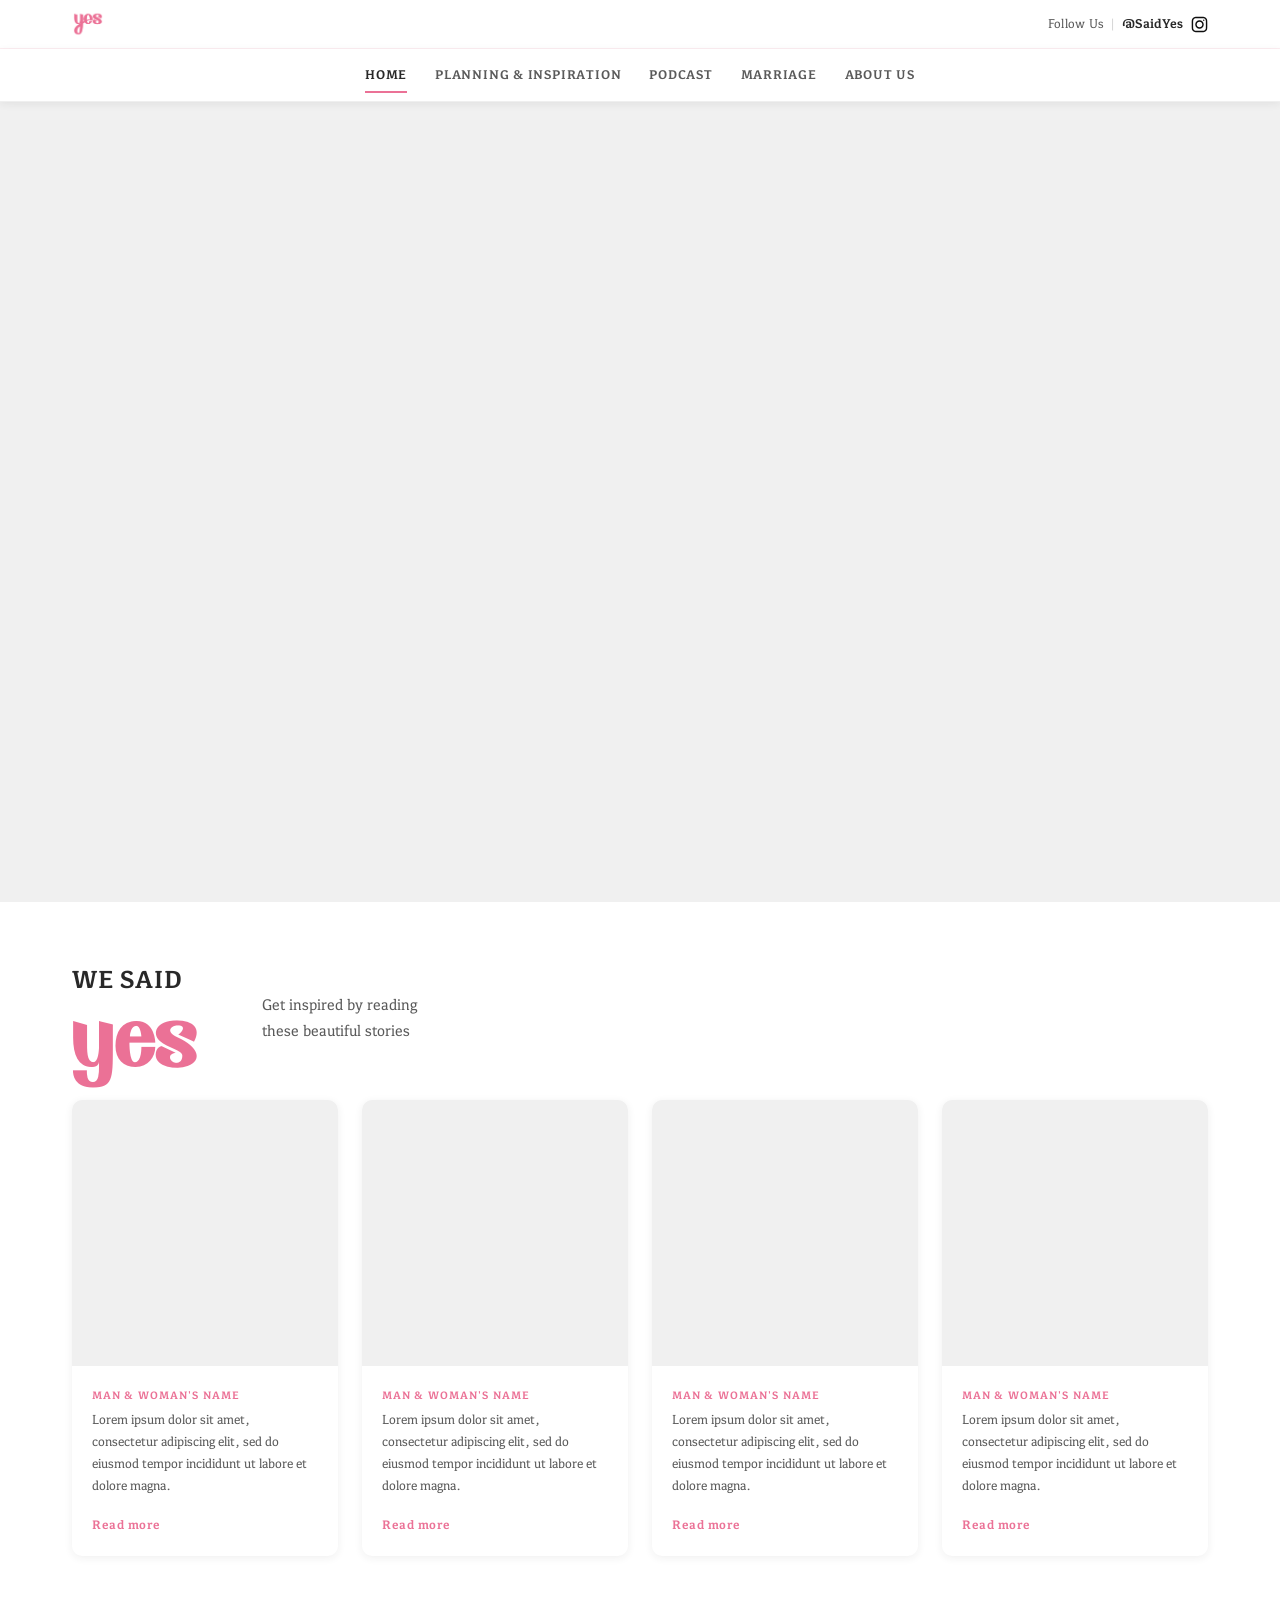
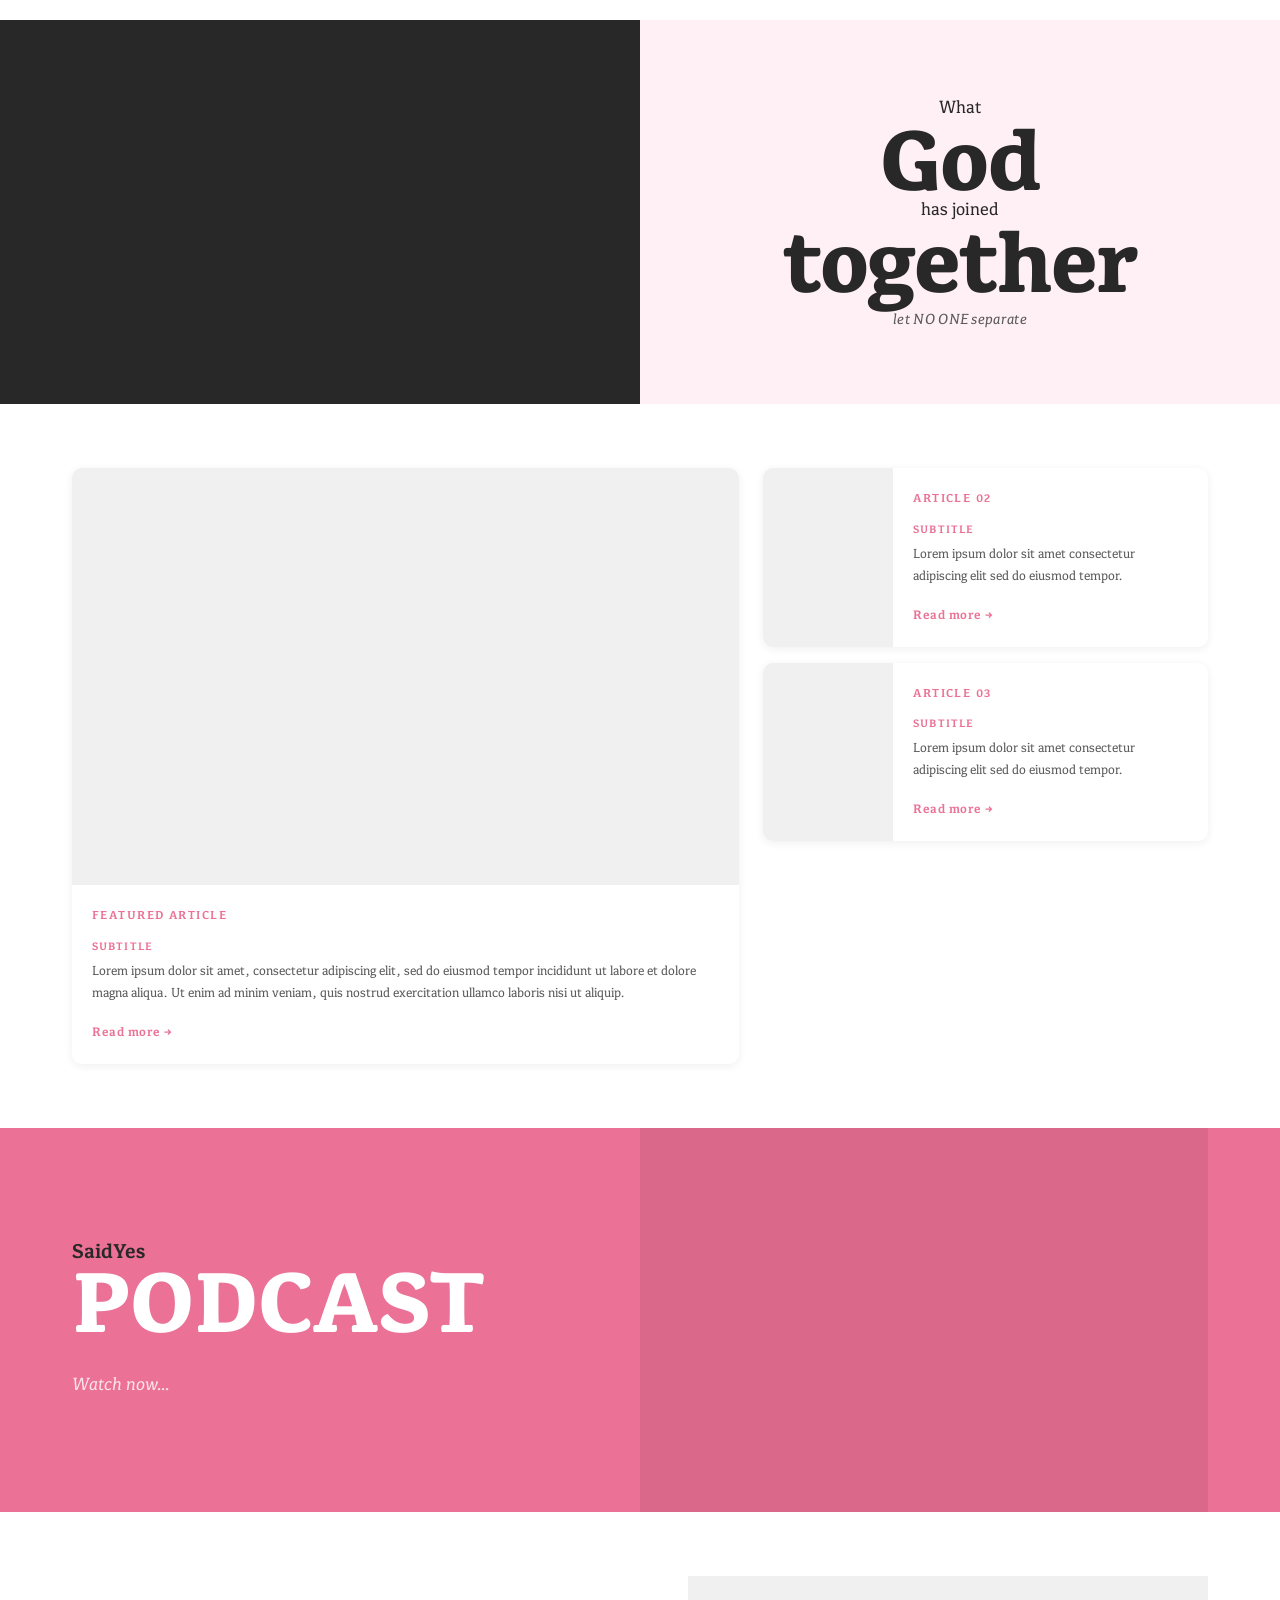
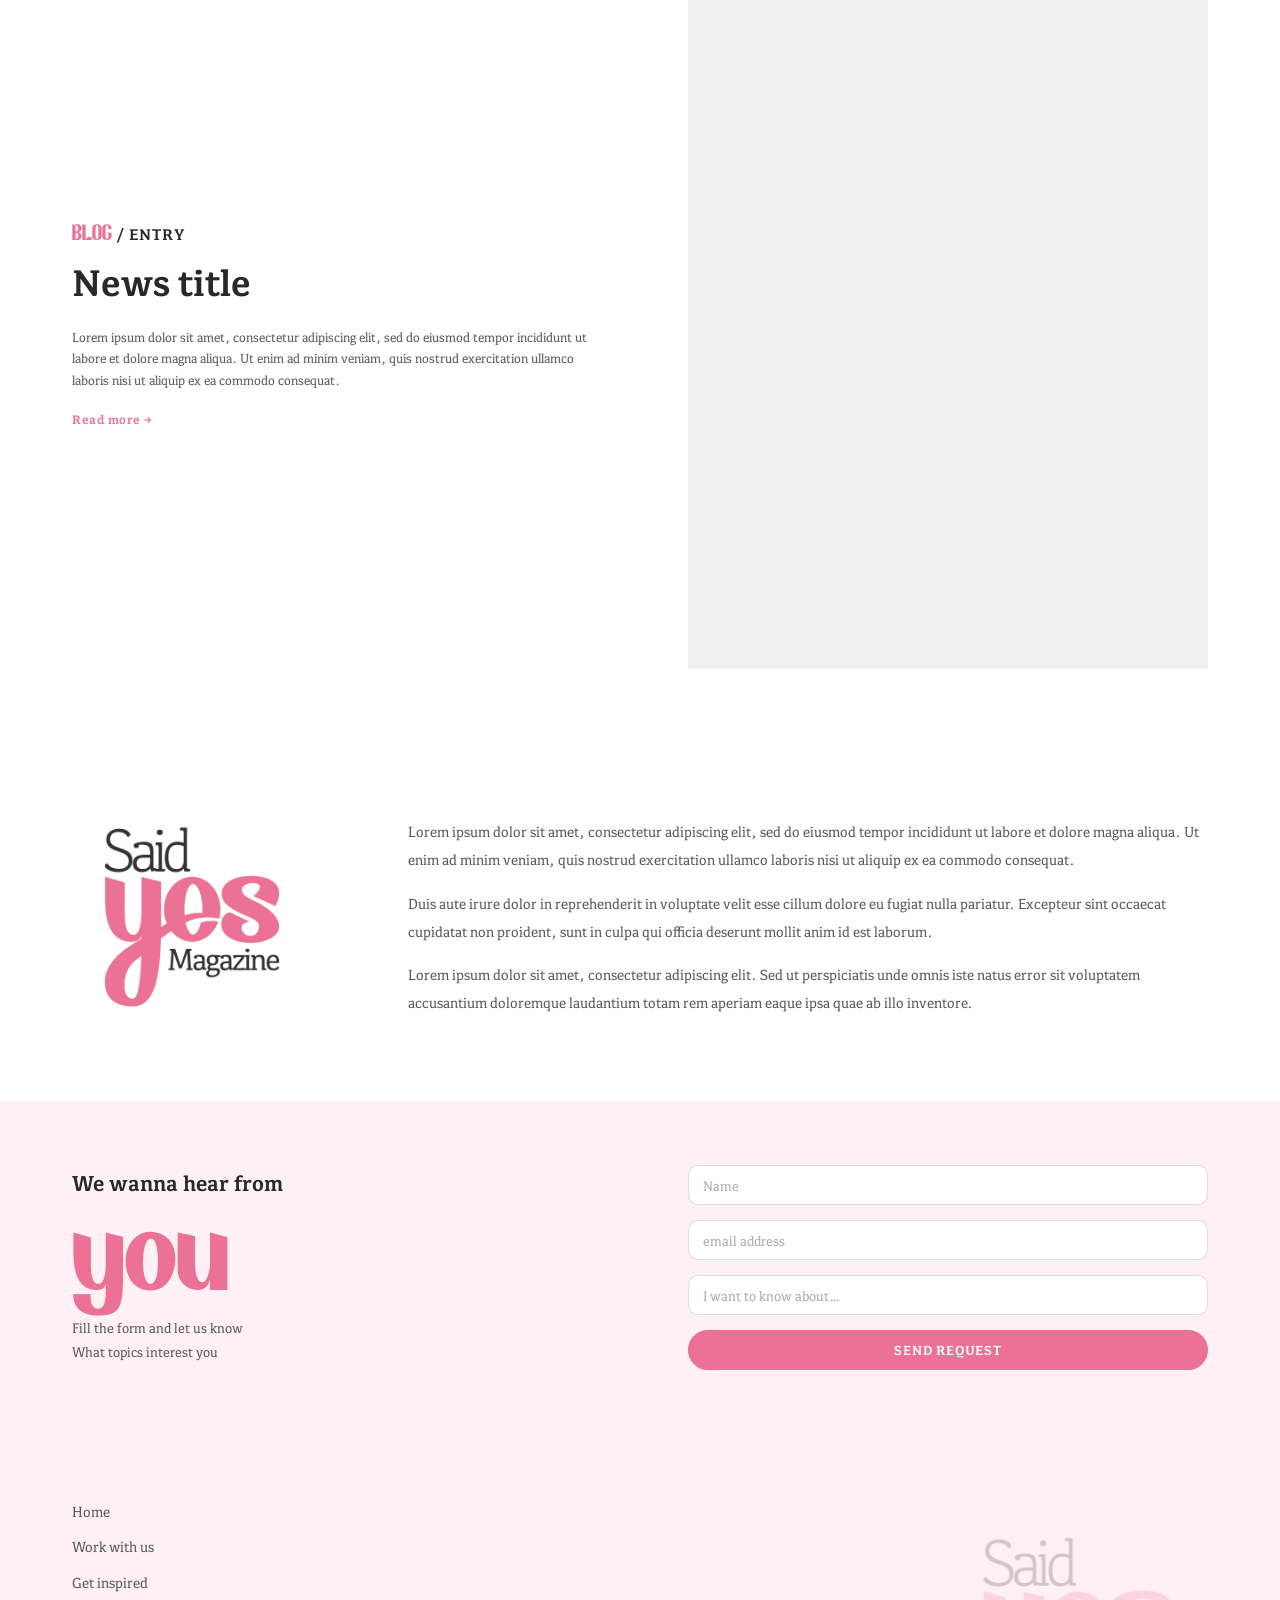
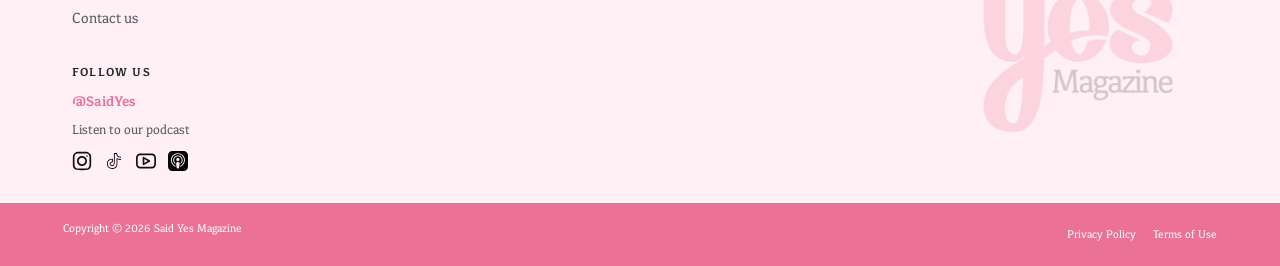
==== commit 3dbc6c84: "Fix: design review corrections + Planning page rebuild - about.html: hero title reverted to 'Marriag" ====
--- a/index.html
+++ b/index.html
@@ -217,7 +217,28 @@
     </section>
 
 
-    <!-- ── 6. ABOUT PREVIEW ──────────────────────────────── -->
+    <!-- ── 6. BLOG ENTRY ────────────────────────────────── -->
+    <section class="section blog-entry-section">
+      <div class="container">
+        <div class="blog-entry-grid">
+
+          <div class="blog-entry__text">
+            <p class="blog-entry__label"><span class="display">BLOG</span> / Entry</p>
+            <h2 class="blog-entry__title">News title</h2>
+            <p class="card-excerpt">Lorem ipsum dolor sit amet, consectetur adipiscing elit, sed do eiusmod tempor incididunt ut labore et dolore magna aliqua. Ut enim ad minim veniam, quis nostrud exercitation ullamco laboris nisi ut aliquip ex ea commodo consequat.</p>
+            <a href="#" class="read-more">Read more →</a>
+          </div>
+
+          <div class="blog-entry__img img-placeholder">
+            <!-- <img src="img/blog-entry-home.jpg" alt="Blog entry"> -->
+          </div>
+
+        </div>
+      </div>
+    </section>
+
+
+    <!-- ── 7. ABOUT PREVIEW ──────────────────────────────── -->
     <section class="section about-preview">
       <div class="container">
         <div class="about-preview__grid">
--- a/css/main.css
+++ b/css/main.css
@@ -588,7 +588,7 @@
 .footer-bottom {
   margin-top: var(--sp-md);
   padding-block: 1em;
-  border-top: 1px solid rgba(235, 113, 150, 0.18);
+  background-color: var(--pink);
 }
 
 .footer-bottom .container {
@@ -597,7 +597,7 @@
   justify-content: space-between;
   gap: var(--sp-sm);
   font-size: 0.72em;
-  color: var(--gray);
+  color: var(--white);
 }
 
 .footer-bottom-links {
@@ -606,12 +606,12 @@
 }
 
 .footer-bottom-links a {
-  color: var(--gray);
-  transition: color var(--transition);
+  color: var(--white);
+  transition: opacity var(--transition);
 }
 
 .footer-bottom-links a:hover {
-  color: var(--pink);
+  opacity: 0.75;
 }
 
 
@@ -1141,7 +1141,7 @@
 
 /* 5 — Podcast Banner */
 .podcast-banner {
-  background-color: var(--dark);
+  background-color: var(--pink);
   overflow: hidden;
 }
 
@@ -1161,7 +1161,7 @@
 .podcast-banner__brand {
   font-size: 1.3em;
   font-weight: 700;
-  color: var(--pink);
+  color: var(--dark);
   line-height: 1;
   margin-bottom: 0;
 }
@@ -1186,7 +1186,7 @@
 }
 
 .podcast-banner__img {
-  background-color: rgba(255, 255, 255, 0.05);
+  background-color: rgba(0, 0, 0, 0.08);
   overflow: hidden;
 }
 
@@ -1196,7 +1196,51 @@
   object-fit: cover;
 }
 
-/* 6 — About Preview */
+/* 6 — Blog Entry (Home) */
+.blog-entry-grid {
+  display: grid;
+  grid-template-columns: 1fr 1fr;
+  gap: var(--sp-xl);
+  align-items: center;
+}
+
+.blog-entry__label {
+  font-size: 1em;
+  font-weight: 700;
+  color: var(--dark);
+  text-transform: uppercase;
+  letter-spacing: 0.05em;
+  margin-bottom: 0.5em;
+}
+
+.blog-entry__label .display {
+  font-size: 1.4em;
+  text-transform: none;
+  letter-spacing: 0;
+  color: var(--pink);
+}
+
+.blog-entry__title {
+  font-size: clamp(1.6em, 3.5vw, 2.4em);
+  font-weight: 700;
+  color: var(--dark);
+  line-height: 1.2;
+  margin-bottom: 0.6em;
+}
+
+.blog-entry__img {
+  aspect-ratio: 3 / 4;
+  background-color: var(--gray-light);
+  overflow: hidden;
+}
+
+.blog-entry__img img {
+  width: 100%;
+  height: 100%;
+  object-fit: cover;
+}
+
+/* 7 — About Preview */
 .about-preview {
   padding-block: var(--sp-lg);
 }
@@ -1268,6 +1312,8 @@
   .featured-grid { grid-template-columns: 1fr; }
   .podcast-banner__inner { grid-template-columns: 1fr; }
   .podcast-banner__img { display: none; }
+  .blog-entry-grid { grid-template-columns: 1fr; }
+  .blog-entry__img { aspect-ratio: 16 / 9; }
   .about-preview__grid { grid-template-columns: 1fr; gap: var(--sp-md); }
   .about-preview__logo img { max-width: 200px; }
   .contact-grid { grid-template-columns: 1fr; gap: var(--sp-md); }
@@ -1283,3 +1329,944 @@
   .podcast-banner__title { font-size: 3em; }
   .contact-lead__you { font-size: 4em; }
 }
+
+
+/* ============================================================
+   PAGE: ABOUT US
+   ============================================================ */
+
+/* 1 — Magazine Info */
+.magazine-info {
+  padding-block: var(--sp-lg);
+}
+
+.magazine-info__grid {
+  display: grid;
+  grid-template-columns: 240px 1fr;
+  gap: var(--sp-xl);
+  align-items: start;
+}
+
+.magazine-info__logo img {
+  max-width: 100%;
+}
+
+.magazine-info__content h2 {
+  margin-bottom: var(--sp-sm);
+}
+
+.magazine-info__text p {
+  color: var(--gray);
+  font-size: 0.95em;
+  line-height: 1.85;
+}
+
+/* 2 — Meet the Team */
+.team-section {
+  padding-block: var(--sp-lg);
+}
+
+.team-section__heading {
+  text-align: center;
+  margin-bottom: var(--sp-md);
+}
+
+.team-grid {
+  display: grid;
+  grid-template-columns: repeat(3, 1fr);
+  gap: 1.5em;
+}
+
+.team-card {
+  background-color: var(--white);
+  border-radius: var(--radius-md);
+  overflow: hidden;
+  box-shadow: var(--shadow-sm);
+  transition: box-shadow var(--transition), transform var(--transition);
+}
+
+.team-card:hover {
+  box-shadow: var(--shadow);
+  transform: translateY(-3px);
+}
+
+.team-card__img {
+  width: 100%;
+  aspect-ratio: 1;
+  background-color: var(--gray-light);
+  overflow: hidden;
+}
+
+.team-card__img img {
+  width: 100%;
+  height: 100%;
+  object-fit: cover;
+  object-position: center top;
+}
+
+.team-card__info {
+  padding: 1.25em;
+}
+
+.team-card__role {
+  font-size: 0.72em;
+  font-weight: 700;
+  letter-spacing: 0.1em;
+  text-transform: uppercase;
+  color: var(--pink);
+  margin-bottom: 0.3em;
+}
+
+.team-card__name {
+  font-size: 1.05em;
+  font-weight: 700;
+  color: var(--dark);
+  margin-bottom: 0.5em;
+}
+
+.team-card__bio {
+  font-size: 0.85em;
+  color: var(--gray);
+  line-height: 1.65;
+}
+
+/* 3 — Contact Bar */
+.contact-bar {
+  padding-block: var(--sp-md);
+  border-top: 1px solid rgba(235, 113, 150, 0.15);
+  border-bottom: 1px solid rgba(235, 113, 150, 0.15);
+}
+
+.contact-bar__inner {
+  display: flex;
+  align-items: center;
+  justify-content: space-between;
+  gap: var(--sp-md);
+  flex-wrap: wrap;
+}
+
+.contact-bar__social {
+  display: flex;
+  align-items: center;
+  gap: 0.75em;
+}
+
+.contact-bar__social strong {
+  font-size: 0.88em;
+  color: var(--dark);
+  white-space: nowrap;
+}
+
+.contact-bar__icons {
+  display: flex;
+  align-items: center;
+  gap: 0.6em;
+}
+
+.contact-bar__icons a {
+  display: flex;
+  align-items: center;
+  color: var(--gray);
+  transition: opacity var(--transition);
+}
+
+.contact-bar__icons a:hover {
+  opacity: 0.65;
+}
+
+.contact-bar__icons img {
+  width: 20px;
+  height: 20px;
+  object-fit: contain;
+}
+
+.contact-bar__info {
+  display: flex;
+  align-items: center;
+  gap: var(--sp-md);
+  flex-wrap: wrap;
+  font-size: 0.9em;
+  color: var(--gray);
+}
+
+.contact-bar__info a {
+  color: var(--dark);
+  font-weight: 700;
+  display: inline-flex;
+  align-items: center;
+  gap: 0.35em;
+  transition: color var(--transition);
+}
+
+.contact-bar__info a:hover {
+  color: var(--pink);
+}
+
+.contact-bar__info img {
+  width: 16px;
+  height: 16px;
+  object-fit: contain;
+}
+
+/* 4 — Get in Touch */
+.get-in-touch {
+  padding-block: var(--sp-lg);
+}
+
+.git-grid {
+  display: grid;
+  grid-template-columns: 1fr 1fr;
+  gap: var(--sp-xl);
+  align-items: center;
+}
+
+.git-lead .git-eyebrow {
+  font-size: 0.78em;
+  font-weight: 700;
+  letter-spacing: 0.1em;
+  text-transform: uppercase;
+  color: var(--gray);
+  margin-bottom: 0.5em;
+}
+
+.git-lead h2 {
+  font-size: clamp(1.6em, 3.5vw, 2.4em);
+  line-height: 1.15;
+}
+
+.git-lead h2 .display {
+  color: var(--pink);
+  font-size: 1.1em;
+}
+
+.git-form {
+  display: flex;
+  flex-direction: column;
+  gap: 0.9em;
+}
+
+/* ABOUT — Tablet ≤ 960px */
+@media (max-width: 960px) {
+  .magazine-info__grid { grid-template-columns: 1fr; gap: var(--sp-md); }
+  .magazine-info__logo img { max-width: 200px; }
+  .team-grid { grid-template-columns: repeat(2, 1fr); }
+  .contact-bar__inner { flex-direction: column; align-items: flex-start; }
+  .git-grid { grid-template-columns: 1fr; gap: var(--sp-md); }
+}
+
+/* ABOUT — Mobile ≤ 640px */
+@media (max-width: 640px) {
+  .team-grid { grid-template-columns: 1fr; }
+  .contact-bar__info { flex-direction: column; gap: var(--sp-xs); }
+}
+
+
+/* ============================================================
+   PAGE: MARRIAGE & RELATIONSHIPS
+   ============================================================ */
+
+/* 1 — Intro headline */
+.marriage-intro {
+  padding-block: var(--sp-lg);
+  text-align: center;
+}
+
+.marriage-intro h2 {
+  font-size: clamp(1.8em, 4.5vw, 3em);
+  line-height: 1.2;
+}
+
+.marriage-intro h2 em {
+  font-style: italic;
+  color: var(--pink);
+}
+
+/* 2 — Featured article */
+.marriage-featured {
+  padding-bottom: var(--sp-lg);
+}
+
+.marriage-featured__article {
+  margin-bottom: var(--sp-lg);
+}
+
+.marriage-featured__label {
+  font-size: 1em;
+  font-style: italic;
+  color: var(--pink);
+  font-weight: 700;
+  margin-bottom: 0.3em;
+}
+
+.marriage-featured__title {
+  font-size: clamp(1.3em, 2.5vw, 1.8em);
+  margin-bottom: var(--sp-sm);
+}
+
+.marriage-featured__img {
+  width: 100%;
+  aspect-ratio: 16 / 7;
+  max-height: 420px;
+  background-color: var(--gray-light);
+  overflow: hidden;
+  border-radius: var(--radius-md);
+  margin-bottom: var(--sp-sm);
+}
+
+.marriage-featured__img img {
+  width: 100%;
+  height: 100%;
+  object-fit: cover;
+}
+
+.marriage-featured__excerpt {
+  color: var(--gray);
+  font-size: 0.95em;
+  line-height: 1.8;
+  margin-bottom: var(--sp-sm);
+}
+
+/* 3 — Articles row */
+.marriage-articles-row {
+  display: grid;
+  grid-template-columns: repeat(3, 1fr);
+  gap: 1.5em;
+}
+
+/* 4 — Keep the love alive */
+.love-alive {
+  display: grid;
+  grid-template-columns: 1fr 1fr;
+  min-height: 28em;
+}
+
+.love-alive__img {
+  background-color: var(--dark);
+  min-height: 28em;
+  overflow: hidden;
+}
+
+.love-alive__img img {
+  width: 100%;
+  height: 100%;
+  object-fit: cover;
+}
+
+.love-alive__text {
+  background-color: var(--blush);
+  display: flex;
+  flex-direction: column;
+  align-items: center;
+  justify-content: center;
+  padding: var(--sp-lg) var(--sp-md);
+  text-align: center;
+  gap: 0.5em;
+}
+
+.love-alive__text h2 {
+  font-size: clamp(2em, 5vw, 3.5em);
+  line-height: 1.1;
+}
+
+.love-alive__text p {
+  font-size: 1em;
+  color: var(--gray);
+  font-style: italic;
+}
+
+/* 5 — Date Ideas */
+.date-ideas {
+  padding-block: var(--sp-lg);
+}
+
+.date-ideas__heading {
+  margin-bottom: var(--sp-md);
+}
+
+.date-ideas__heading h3 {
+  font-size: clamp(1.3em, 2.5vw, 1.75em);
+}
+
+.date-ideas__heading p {
+  color: var(--pink);
+  font-style: italic;
+  font-size: 0.95em;
+}
+
+.date-ideas__grid {
+  display: grid;
+  grid-template-columns: 3fr 2fr;
+  gap: 1.5em;
+  align-items: start;
+}
+
+.date-ideas__main .card-img {
+  aspect-ratio: 4 / 3;
+}
+
+.date-ideas__side {
+  display: flex;
+  flex-direction: column;
+  gap: 1em;
+}
+
+/* MARRIAGE — Tablet ≤ 960px */
+@media (max-width: 960px) {
+  .marriage-articles-row { grid-template-columns: repeat(2, 1fr); }
+  .love-alive { grid-template-columns: 1fr; }
+  .love-alive__img { min-height: 20em; }
+  .date-ideas__grid { grid-template-columns: 1fr; }
+}
+
+/* MARRIAGE — Mobile ≤ 640px */
+@media (max-width: 640px) {
+  .marriage-articles-row { grid-template-columns: 1fr; }
+  .marriage-featured__img { aspect-ratio: 4 / 3; max-height: none; }
+}
+
+
+/* ============================================================
+   PAGE: PODCAST
+   ============================================================ */
+
+/* 1 — Podcast Hero (pink bg + headphones) */
+.podcast-hero {
+  position: relative;
+  background-color: var(--pink);
+  min-height: 45vh;
+  display: flex;
+  align-items: center;
+  overflow: hidden;
+}
+
+.podcast-hero__bg {
+  position: absolute;
+  inset: 0;
+  mix-blend-mode: multiply;
+  opacity: 0.38;
+}
+
+.podcast-hero__bg img {
+  width: 100%;
+  height: 100%;
+  object-fit: cover;
+  object-position: center;
+}
+
+.podcast-hero__content {
+  position: relative;
+  z-index: 2;
+  padding-block: var(--sp-lg);
+}
+
+.podcast-hero__brand {
+  font-size: 1.4em;
+  font-weight: 700;
+  color: var(--white);
+  line-height: 1;
+  margin-bottom: 0;
+}
+
+.podcast-hero__title {
+  font-size: clamp(3.5em, 11vw, 8em);
+  font-weight: 800;
+  color: var(--white);
+  line-height: 0.85;
+  text-transform: uppercase;
+  margin-bottom: 0.25em;
+}
+
+.podcast-hero__sub {
+  color: rgba(255, 255, 255, 0.9);
+  font-size: 1em;
+  margin-bottom: var(--sp-sm);
+}
+
+.podcast-hero__platforms {
+  display: flex;
+  gap: 0.75em;
+  align-items: center;
+}
+
+.podcast-hero__platforms a {
+  display: flex;
+  align-items: center;
+  transition: opacity var(--transition);
+}
+
+.podcast-hero__platforms a:hover {
+  opacity: 0.65;
+}
+
+.podcast-hero__platforms img {
+  width: 26px;
+  height: 26px;
+  object-fit: contain;
+  filter: brightness(0) invert(1);
+}
+
+/* 2 — New Episode */
+.new-episode {
+  padding-block: var(--sp-lg);
+}
+
+.new-episode__heading {
+  margin-bottom: var(--sp-md);
+}
+
+.new-episode__heading h2 {
+  font-size: clamp(1.5em, 3vw, 2em);
+  margin-bottom: 0.2em;
+}
+
+.new-episode__heading p {
+  color: var(--gray);
+  font-size: 0.95em;
+}
+
+.new-episode__card {
+  display: grid;
+  grid-template-columns: 1fr 1fr;
+  border-radius: var(--radius-md);
+  overflow: hidden;
+  box-shadow: var(--shadow);
+  background: var(--white);
+}
+
+.new-episode__img {
+  background-color: var(--gray-light);
+  overflow: hidden;
+  min-height: 280px;
+}
+
+.new-episode__img img {
+  width: 100%;
+  height: 100%;
+  object-fit: cover;
+}
+
+.new-episode__info {
+  padding: var(--sp-md) var(--sp-lg);
+  display: flex;
+  flex-direction: column;
+  justify-content: center;
+  gap: 0.5em;
+}
+
+.new-episode__ep {
+  font-size: 0.75em;
+  font-weight: 700;
+  letter-spacing: 0.1em;
+  text-transform: uppercase;
+  color: var(--gray);
+}
+
+.new-episode__date {
+  font-size: 0.78em;
+  color: var(--gray);
+}
+
+.new-episode__title {
+  font-size: clamp(1.2em, 2.5vw, 1.6em);
+  font-weight: 700;
+  line-height: 1.2;
+}
+
+.new-episode__excerpt {
+  font-size: 0.9em;
+  color: var(--gray);
+  line-height: 1.7;
+}
+
+/* 3 — Subscribe Banner */
+.subscribe-banner {
+  display: grid;
+  grid-template-columns: 1fr 1fr;
+  min-height: 24em;
+  overflow: hidden;
+}
+
+.subscribe-banner__img {
+  background-color: var(--pink);
+  overflow: hidden;
+  position: relative;
+}
+
+.subscribe-banner__img img {
+  width: 100%;
+  height: 100%;
+  object-fit: cover;
+  mix-blend-mode: multiply;
+  opacity: 0.55;
+}
+
+.subscribe-banner__text {
+  background-color: var(--blush);
+  display: flex;
+  flex-direction: column;
+  align-items: center;
+  justify-content: center;
+  padding: var(--sp-lg) var(--sp-md);
+  text-align: center;
+  gap: 0.5em;
+}
+
+.subscribe-banner__title {
+  font-size: clamp(2.2em, 5vw, 3.5em);
+  color: var(--pink);
+  line-height: 1;
+}
+
+.subscribe-banner__sub {
+  font-size: 0.95em;
+  color: var(--gray);
+  max-width: 24ch;
+  line-height: 1.5;
+}
+
+/* 4 — Episodes List */
+.episodes-list {
+  padding-block: var(--sp-lg);
+}
+
+.episodes-search {
+  position: relative;
+  max-width: 480px;
+  margin-bottom: var(--sp-md);
+}
+
+.episodes-search input {
+  width: 100%;
+  padding: 0.75em 1em 0.75em 2.8em;
+  border: 1.5px solid rgba(40, 40, 40, 0.12);
+  border-radius: var(--radius-pill);
+  font-size: 0.9em;
+  color: var(--dark);
+  background: var(--white);
+  outline: none;
+  transition: border-color var(--transition), box-shadow var(--transition);
+}
+
+.episodes-search input:focus {
+  border-color: var(--pink);
+  box-shadow: 0 0 0 3px rgba(235, 113, 150, 0.15);
+}
+
+.episodes-search input::placeholder {
+  color: rgba(90, 90, 90, 0.5);
+}
+
+.episodes-search__icon {
+  position: absolute;
+  left: 0.9em;
+  top: 50%;
+  transform: translateY(-50%);
+  pointer-events: none;
+  display: flex;
+  align-items: center;
+}
+
+.episodes-search__icon img {
+  width: 18px;
+  height: 18px;
+  object-fit: contain;
+  opacity: 0.4;
+}
+
+.episode-row {
+  display: grid;
+  grid-template-columns: 120px 1fr auto;
+  gap: 1.5em;
+  align-items: center;
+  padding-block: var(--sp-md);
+  border-bottom: 1px solid rgba(40, 40, 40, 0.08);
+}
+
+.episode-row__img {
+  width: 120px;
+  aspect-ratio: 1;
+  border-radius: var(--radius-sm);
+  background-color: var(--gray-light);
+  overflow: hidden;
+  flex-shrink: 0;
+}
+
+.episode-row__img img {
+  width: 100%;
+  height: 100%;
+  object-fit: cover;
+}
+
+.episode-row__ep {
+  font-size: 0.72em;
+  font-weight: 700;
+  letter-spacing: 0.1em;
+  text-transform: uppercase;
+  color: var(--gray);
+  margin-bottom: 0.15em;
+}
+
+.episode-row__date {
+  font-size: 0.72em;
+  color: var(--gray);
+  margin-bottom: 0.3em;
+}
+
+.episode-row__title {
+  font-size: 1em;
+  font-weight: 700;
+  color: var(--dark);
+  margin-bottom: 0.4em;
+  line-height: 1.3;
+}
+
+.episode-row__excerpt {
+  font-size: 0.85em;
+  color: var(--gray);
+  line-height: 1.6;
+}
+
+.episode-row__play {
+  flex-shrink: 0;
+}
+
+.load-more-wrap {
+  text-align: center;
+  padding-top: var(--sp-md);
+}
+
+/* PODCAST — Tablet ≤ 960px */
+@media (max-width: 960px) {
+  .new-episode__card { grid-template-columns: 1fr; }
+  .new-episode__img { min-height: 220px; }
+  .new-episode__info { padding: var(--sp-md); }
+  .subscribe-banner { grid-template-columns: 1fr; }
+  .subscribe-banner__img { min-height: 16em; }
+  .episode-row { grid-template-columns: 100px 1fr; }
+  .episode-row__play { display: none; }
+}
+
+/* PODCAST — Mobile ≤ 640px */
+@media (max-width: 640px) {
+  .podcast-hero__title { font-size: 3.5em; }
+  .episode-row { grid-template-columns: 80px 1fr; gap: var(--sp-sm); }
+  .episode-row__img { width: 80px; }
+}
+
+
+/* ============================================================
+   PAGE: PLANNING & INSPIRATION (Blog)
+   ============================================================ */
+
+/* 1 — Intro headline */
+.blog-intro {
+  padding-block: var(--sp-md);
+}
+
+.blog-intro h2 {
+  font-size: clamp(1.8em, 4vw, 3em);
+  font-weight: 700;
+  color: var(--dark);
+  line-height: 1.15;
+}
+
+.blog-intro h2 em {
+  font-style: italic;
+  color: var(--pink);
+}
+
+/* 2 — Featured article */
+.blog-featured {
+  padding-block: var(--sp-lg);
+}
+
+.blog-featured__card {
+  display: grid;
+  grid-template-columns: 1fr 1fr;
+  border-radius: var(--radius-md);
+  overflow: hidden;
+  box-shadow: var(--shadow);
+  background: var(--white);
+  min-height: 360px;
+}
+
+.blog-featured__img {
+  background-color: var(--gray-light);
+  overflow: hidden;
+}
+
+.blog-featured__img img {
+  width: 100%;
+  height: 100%;
+  object-fit: cover;
+  min-height: 360px;
+}
+
+.blog-featured__info {
+  padding: var(--sp-md) var(--sp-lg);
+  display: flex;
+  flex-direction: column;
+  justify-content: center;
+  gap: 0.6em;
+}
+
+.blog-featured__info h2 {
+  font-size: clamp(1.4em, 2.8vw, 2em);
+  line-height: 1.2;
+}
+
+.blog-featured__info .card-excerpt {
+  font-size: 0.95em;
+  line-height: 1.8;
+}
+
+/* 3 — Three cards row */
+.blog-cards-row__grid {
+  display: grid;
+  grid-template-columns: repeat(3, 1fr);
+  gap: 1.5em;
+}
+
+/* 4 — Decoration ideas banner */
+.deco-banner {
+  display: grid;
+  grid-template-columns: 1fr 1fr;
+  min-height: 22em;
+  overflow: hidden;
+}
+
+.deco-banner__img {
+  background-color: var(--gray-light);
+  overflow: hidden;
+}
+
+.deco-banner__img img {
+  width: 100%;
+  height: 100%;
+  object-fit: cover;
+}
+
+.deco-banner__text {
+  background-color: var(--blush);
+  display: flex;
+  flex-direction: column;
+  justify-content: center;
+  padding: var(--sp-lg) var(--sp-xl);
+}
+
+.deco-banner__title {
+  font-size: clamp(2em, 4vw, 3em);
+  font-weight: 700;
+  color: var(--dark);
+  line-height: 1.1;
+  margin-bottom: 0.4em;
+}
+
+.deco-banner__title .display {
+  color: var(--pink);
+  font-size: 1.3em;
+  line-height: 1;
+}
+
+.deco-banner__sub {
+  font-size: 1em;
+  color: var(--gray);
+}
+
+/* 5 — Decor feature (large + side) */
+.decor-feature__grid {
+  display: grid;
+  grid-template-columns: 1fr 1fr;
+  gap: var(--sp-xl);
+  align-items: start;
+}
+
+.decor-feature__main .card-img {
+  aspect-ratio: 4 / 3;
+  background-color: var(--gray-light);
+  overflow: hidden;
+  border-radius: var(--radius-md) var(--radius-md) 0 0;
+}
+
+.decor-feature__main .card-body {
+  padding-top: var(--sp-sm);
+}
+
+.decor-feature__main .card-title {
+  font-size: clamp(1.3em, 2.5vw, 1.8em);
+  line-height: 1.25;
+  margin-bottom: 0.4em;
+}
+
+.decor-feature__side {
+  display: flex;
+  flex-direction: column;
+  gap: var(--sp-md);
+}
+
+/* 6 — Dress & Beauty cards */
+.dress-beauty__grid {
+  display: grid;
+  grid-template-columns: repeat(2, 1fr);
+  gap: 1.5em;
+}
+
+/* 7 — Make the Right Choice banner */
+.choice-banner {
+  display: grid;
+  grid-template-columns: 1fr 1fr;
+  min-height: 22em;
+  overflow: hidden;
+}
+
+.choice-banner__img {
+  background-color: var(--gray-light);
+  overflow: hidden;
+}
+
+.choice-banner__img img {
+  width: 100%;
+  height: 100%;
+  object-fit: cover;
+}
+
+.choice-banner__text {
+  background-color: var(--blush);
+  display: flex;
+  align-items: center;
+  padding: var(--sp-lg) var(--sp-xl);
+}
+
+.choice-banner__text h2 {
+  font-size: clamp(1.8em, 3.5vw, 2.8em);
+  font-weight: 700;
+  color: var(--dark);
+  line-height: 1.15;
+}
+
+.choice-banner__text .display {
+  color: var(--pink);
+  font-size: 1.2em;
+  line-height: 1;
+}
+
+/* BLOG — Tablet ≤ 960px */
+@media (max-width: 960px) {
+  .blog-featured__card { grid-template-columns: 1fr; }
+  .blog-featured__img img { min-height: 240px; }
+  .blog-featured__info { padding: var(--sp-md); }
+  .blog-cards-row__grid { grid-template-columns: repeat(2, 1fr); }
+  .deco-banner { grid-template-columns: 1fr; }
+  .deco-banner__img { min-height: 16em; }
+  .decor-feature__grid { grid-template-columns: 1fr; }
+  .dress-beauty__grid { grid-template-columns: 1fr; }
+  .choice-banner { grid-template-columns: 1fr; }
+  .choice-banner__img { min-height: 16em; }
+}
+
+/* BLOG — Mobile ≤ 640px */
+@media (max-width: 640px) {
+  .blog-cards-row__grid { grid-template-columns: 1fr; }
+  .deco-banner__text { padding: var(--sp-md); }
+  .choice-banner__text { padding: var(--sp-md); }
+}
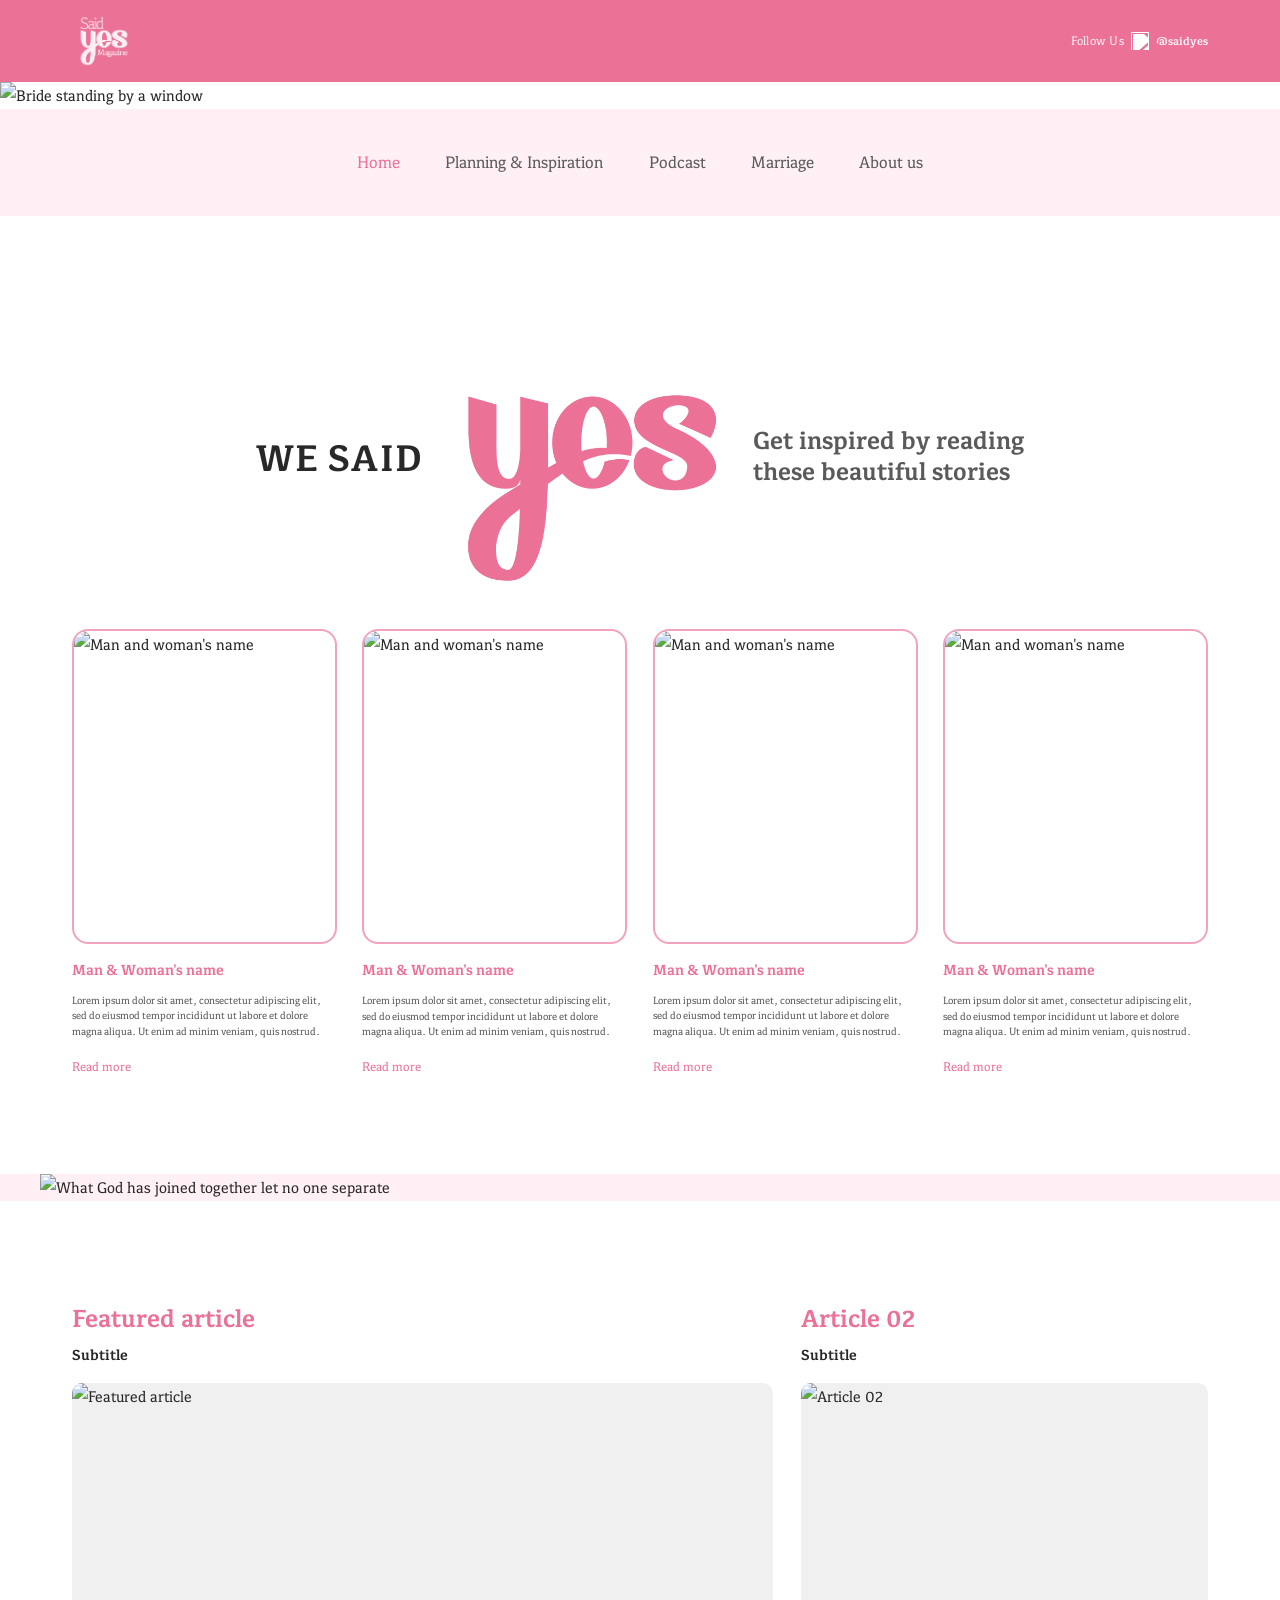
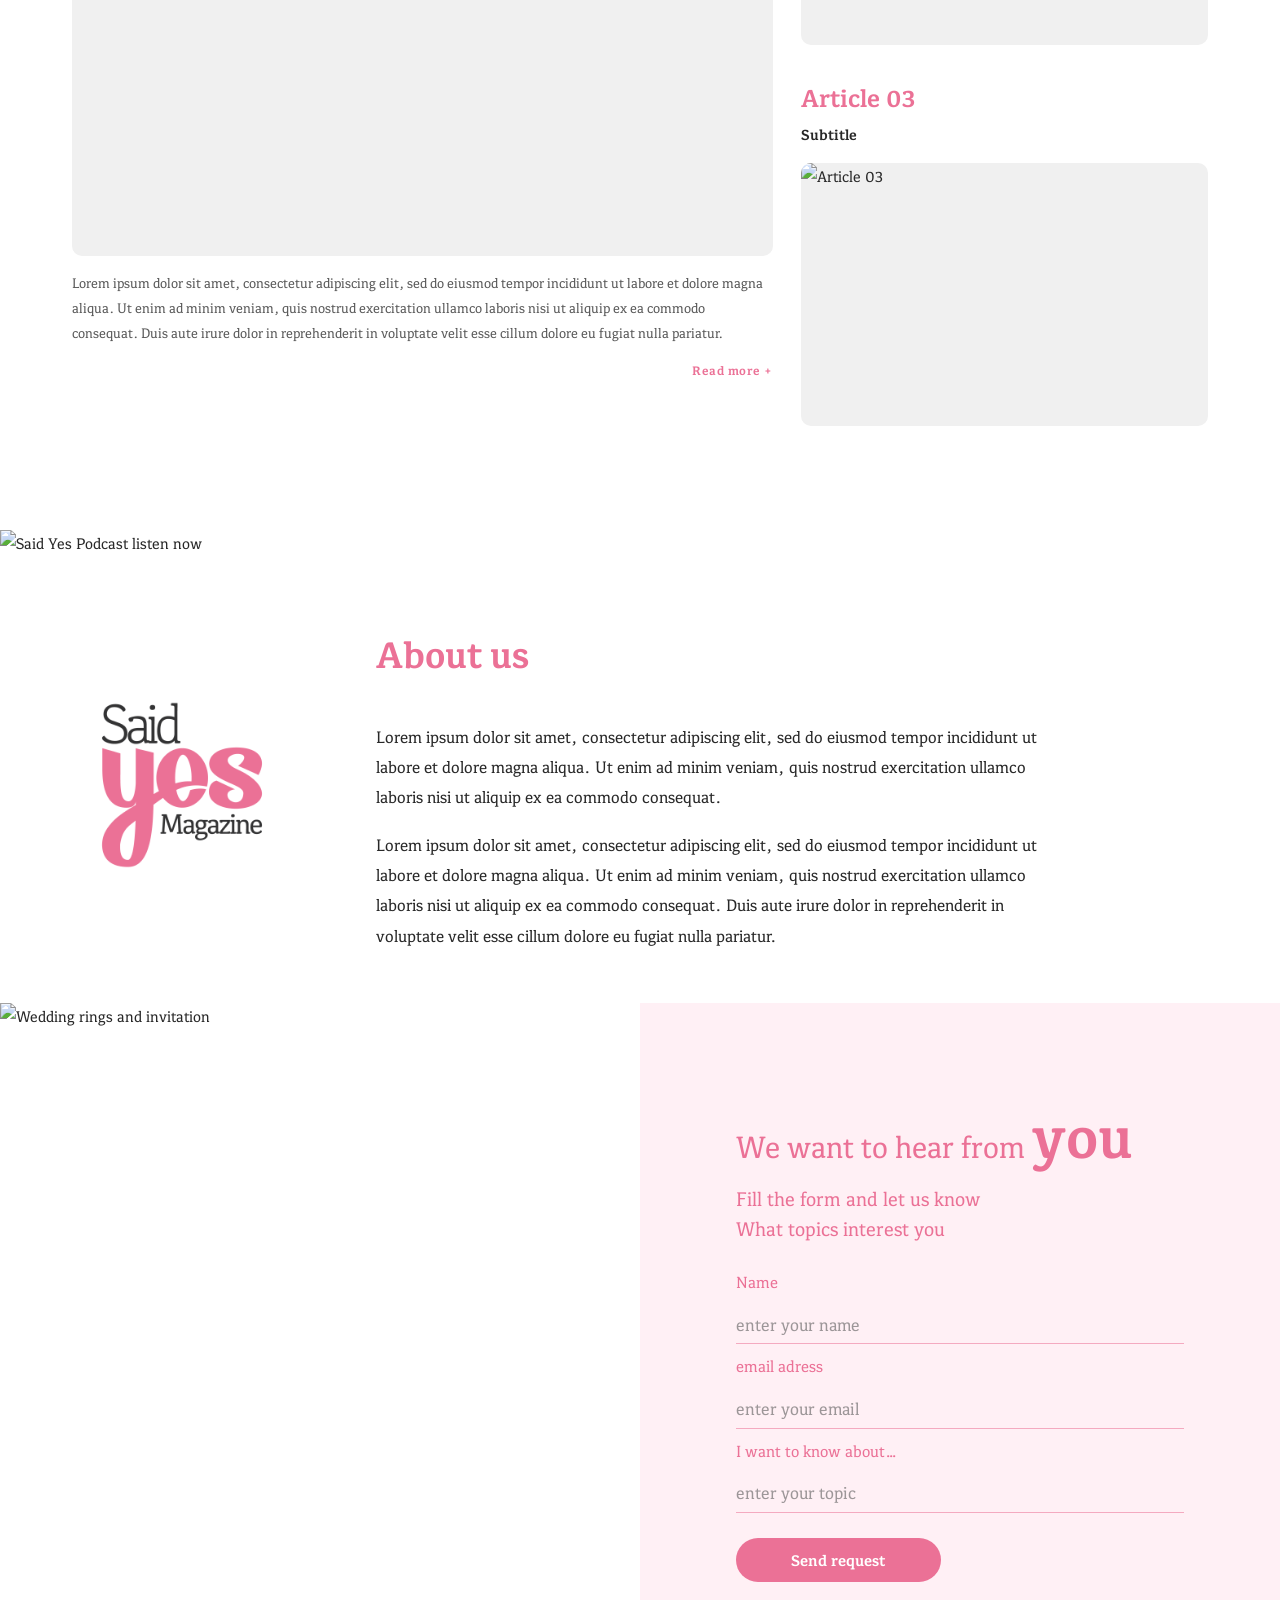
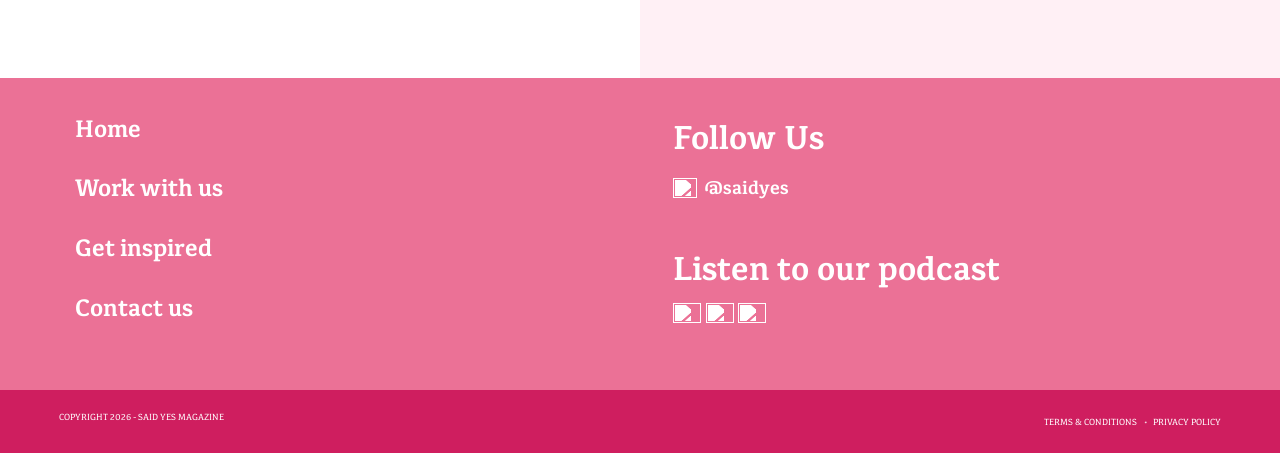
==== commit 919be9d3: "Adjust shared layout and home/planning sections" ====
--- a/index.html
+++ b/index.html
@@ -3,45 +3,44 @@
 <head>
   <meta charset="UTF-8">
   <meta name="viewport" content="width=device-width, initial-scale=1.0">
-  <meta name="description" content="Said Yes Magazine — Inspiring stories about love, weddings, and relationships.">
+  <meta name="description" content="Said Yes Magazine - Inspiring stories about love, weddings, and relationships.">
   <title>Said Yes Magazine</title>
   <link rel="stylesheet" href="css/main.css">
 </head>
-<body>
-
-  <!-- =====================================================
-       HEADER
-       ===================================================== -->
+<body class="home-page">
+
   <header class="site-header">
-
     <div class="header-topbar">
       <div class="container">
-        <a href="index.html" class="header-logo" aria-label="Said Yes Magazine — Home">
-          <img src="logos/YES01.png" alt="Said Yes Magazine">
+        <a href="index.html" class="header-logo" aria-label="Said Yes Magazine home">
+          <img src="logos/SAID-YES-LOGO_CLEAR.png" alt="Said Yes Magazine">
         </a>
         <div class="header-social">
           <span class="social-label">Follow Us</span>
-          <span class="divider">|</span>
-          <a href="#" class="social-handle" target="_blank" rel="noopener">@SaidYes</a>
           <a href="#" class="social-icon-link" aria-label="Instagram" target="_blank" rel="noopener">
-            <img src="SVG-say-yes/SVG/instagram-svgrepo-com.svg" alt="" width="17" height="17" aria-hidden="true">
+            <img src="img/SVG/instagram-svgrepo-com.svg" alt="" width="18" height="18" aria-hidden="true">
           </a>
+          <a href="#" class="social-handle" target="_blank" rel="noopener">@saidyes</a>
         </div>
       </div>
     </div>
-
-    <nav class="site-nav" aria-label="Main navigation">
+  </header>
+
+  <main id="main-content" class="home-main">
+    <section class="hero-home" aria-label="Hero">
+      <img src="img/01 HOME/HOME-HERO.jpg" alt="Bride standing by a window">
+    </section>
+
+    <nav class="site-nav home-hero-nav" aria-label="Main navigation">
       <div class="container">
         <ul class="nav-list" id="nav-list" role="list">
           <li><a href="index.html">Home</a></li>
           <li><a href="blog.html">Planning &amp; Inspiration</a></li>
           <li><a href="podcast.html">Podcast</a></li>
           <li><a href="marriage.html">Marriage</a></li>
-          <li><a href="about.html">About Us</a></li>
+          <li><a href="about.html">About us</a></li>
         </ul>
-        <button class="nav-toggle" id="nav-toggle"
-                aria-label="Toggle navigation" aria-expanded="false"
-                aria-controls="nav-list">
+        <button class="nav-toggle" id="nav-toggle" aria-label="Toggle navigation" aria-expanded="false" aria-controls="nav-list">
           <span></span>
           <span></span>
           <span></span>
@@ -49,253 +48,169 @@
       </div>
     </nav>
 
-  </header>
-
-
-  <!-- =====================================================
-       MAIN CONTENT
-       ===================================================== -->
-  <main id="main-content">
-
-    <!-- ── 1. HERO ──────────────────────────────────────── -->
-    <section class="hero-home" aria-label="Hero">
-      <!-- Cuando tengas la imagen descomenta esta línea y borra el div de abajo: -->
-      <!-- <img src="img/hero-home.jpg" alt="Novia mirando por la ventana"> -->
-      <div style="min-height:calc(100vh - var(--topbar-height) - var(--nav-height)); background-color:var(--gray-light);"></div>
-    </section>
-
-
-    <!-- ── 2. WE SAID YES ────────────────────────────────── -->
     <section class="section wsy-section">
       <div class="container">
-
         <div class="wsy-intro">
-          <div class="wsy-title">
+          <div class="wsy-title" aria-label="We said yes">
             <span class="wsy-said">WE SAID</span>
-            <span class="wsy-yes">yes</span>
+            <img src="logos/YES01.png" alt="yes" class="wsy-yes">
           </div>
           <p class="wsy-sub">Get inspired by reading<br>these beautiful stories</p>
         </div>
 
         <div class="wsy-grid">
-
-          <article class="card">
-            <div class="card-img img-placeholder">
-              <!-- <img src="img/couple-01.jpg" alt="Man & Woman's name"> -->
+          <article class="wsy-card">
+            <div class="wsy-card__img">
+              <img src="img/IMG-RANDOM/IMG-05.jpg" alt="Man and woman's name">
+            </div>
+            <div class="wsy-card__body">
+              <p class="wsy-card__title">Man &amp; Woman&apos;s name</p>
+              <p class="wsy-card__excerpt">Lorem ipsum dolor sit amet, consectetur adipiscing elit, sed do eiusmod tempor incididunt ut labore et dolore magna aliqua. Ut enim ad minim veniam, quis nostrud.</p>
+              <a href="#" class="wsy-card__link">Read more</a>
+            </div>
+          </article>
+
+          <article class="wsy-card">
+            <div class="wsy-card__img">
+              <img src="img/IMG-RANDOM/IMG-05.jpg" alt="Man and woman's name">
+            </div>
+            <div class="wsy-card__body">
+              <p class="wsy-card__title">Man &amp; Woman&apos;s name</p>
+              <p class="wsy-card__excerpt">Lorem ipsum dolor sit amet, consectetur adipiscing elit, sed do eiusmod tempor incididunt ut labore et dolore magna aliqua. Ut enim ad minim veniam, quis nostrud.</p>
+              <a href="#" class="wsy-card__link">Read more</a>
+            </div>
+          </article>
+
+          <article class="wsy-card">
+            <div class="wsy-card__img">
+              <img src="img/IMG-RANDOM/IMG-05.jpg" alt="Man and woman's name">
+            </div>
+            <div class="wsy-card__body">
+              <p class="wsy-card__title">Man &amp; Woman&apos;s name</p>
+              <p class="wsy-card__excerpt">Lorem ipsum dolor sit amet, consectetur adipiscing elit, sed do eiusmod tempor incididunt ut labore et dolore magna aliqua. Ut enim ad minim veniam, quis nostrud.</p>
+              <a href="#" class="wsy-card__link">Read more</a>
+            </div>
+          </article>
+
+          <article class="wsy-card">
+            <div class="wsy-card__img">
+              <img src="img/IMG-RANDOM/IMG-05.jpg" alt="Man and woman's name">
+            </div>
+            <div class="wsy-card__body">
+              <p class="wsy-card__title">Man &amp; Woman&apos;s name</p>
+              <p class="wsy-card__excerpt">Lorem ipsum dolor sit amet, consectetur adipiscing elit, sed do eiusmod tempor incididunt ut labore et dolore magna aliqua. Ut enim ad minim veniam, quis nostrud.</p>
+              <a href="#" class="wsy-card__link">Read more</a>
+            </div>
+          </article>
+        </div>
+      </div>
+    </section>
+
+    <section class="home-quote-banner" aria-label="What God has joined together">
+      <img src="img/01 HOME/PHRASE-BANNER.jpg" alt="What God has joined together let no one separate">
+    </section>
+
+    <section class="section featured-section">
+      <div class="container">
+        <div class="featured-grid">
+          <article class="card featured-main">
+            <div class="featured-heading">
+              <p class="eyebrow">Featured article</p>
+              <p class="featured-subtitle">Subtitle</p>
+            </div>
+            <div class="card-img">
+              <img src="img/IMG-RANDOM/IMG-01.jpg" alt="Featured article">
             </div>
             <div class="card-body">
-              <p class="card-label">Man &amp; Woman's name</p>
-              <p class="card-excerpt">Lorem ipsum dolor sit amet, consectetur adipiscing elit, sed do eiusmod tempor incididunt ut labore et dolore magna.</p>
-              <a href="#" class="read-more">Read more</a>
-            </div>
-          </article>
-
-          <article class="card">
-            <div class="card-img img-placeholder">
-              <!-- <img src="img/couple-02.jpg" alt="Man & Woman's name"> -->
-            </div>
-            <div class="card-body">
-              <p class="card-label">Man &amp; Woman's name</p>
-              <p class="card-excerpt">Lorem ipsum dolor sit amet, consectetur adipiscing elit, sed do eiusmod tempor incididunt ut labore et dolore magna.</p>
-              <a href="#" class="read-more">Read more</a>
-            </div>
-          </article>
-
-          <article class="card">
-            <div class="card-img img-placeholder">
-              <!-- <img src="img/couple-03.jpg" alt="Man & Woman's name"> -->
-            </div>
-            <div class="card-body">
-              <p class="card-label">Man &amp; Woman's name</p>
-              <p class="card-excerpt">Lorem ipsum dolor sit amet, consectetur adipiscing elit, sed do eiusmod tempor incididunt ut labore et dolore magna.</p>
-              <a href="#" class="read-more">Read more</a>
-            </div>
-          </article>
-
-          <article class="card">
-            <div class="card-img img-placeholder">
-              <!-- <img src="img/couple-04.jpg" alt="Man & Woman's name"> -->
-            </div>
-            <div class="card-body">
-              <p class="card-label">Man &amp; Woman's name</p>
-              <p class="card-excerpt">Lorem ipsum dolor sit amet, consectetur adipiscing elit, sed do eiusmod tempor incididunt ut labore et dolore magna.</p>
-              <a href="#" class="read-more">Read more</a>
-            </div>
-          </article>
-
-        </div>
-      </div>
-    </section>
-
-
-    <!-- ── 3. QUOTE ──────────────────────────────────────── -->
-    <section class="quote-section" aria-label="Quote">
-
-      <div class="quote-image img-placeholder">
-        <!-- <img src="img/rings.jpg" alt="Wedding rings"> -->
-      </div>
-
-      <div class="quote-text">
-        <blockquote>
-          <span class="qt-sm">What</span>
-          <span class="qt-lg">God</span>
-          <span class="qt-sm">has joined</span>
-          <span class="qt-lg">together</span>
-          <span class="qt-foot">let NO ONE separate</span>
-        </blockquote>
-      </div>
-
-    </section>
-
-
-    <!-- ── 4. FEATURED ARTICLES ──────────────────────────── -->
-    <section class="section featured-section">
-      <div class="container">
-        <div class="featured-grid">
-
-          <!-- Main large card -->
-          <article class="card featured-main">
-            <div class="card-img img-placeholder">
-              <!-- <img src="img/featured-main.jpg" alt="Featured article"> -->
-            </div>
-            <div class="card-body">
-              <p class="eyebrow">Featured article</p>
-              <p class="card-label">Subtitle</p>
-              <p class="card-excerpt">Lorem ipsum dolor sit amet, consectetur adipiscing elit, sed do eiusmod tempor incididunt ut labore et dolore magna aliqua. Ut enim ad minim veniam, quis nostrud exercitation ullamco laboris nisi ut aliquip.</p>
-              <a href="#" class="read-more">Read more →</a>
-            </div>
-          </article>
-
-          <!-- Side cards -->
+              <p class="card-excerpt">Lorem ipsum dolor sit amet, consectetur adipiscing elit, sed do eiusmod tempor incididunt ut labore et dolore magna aliqua. Ut enim ad minim veniam, quis nostrud exercitation ullamco laboris nisi ut aliquip ex ea commodo consequat. Duis aute irure dolor in reprehenderit in voluptate velit esse cillum dolore eu fugiat nulla pariatur.</p>
+              <a href="marriage.html" class="read-more">Read more +</a>
+            </div>
+          </article>
+
           <div class="featured-side">
-
             <article class="featured-side-card">
-              <div class="featured-side-card__img img-placeholder">
-                <!-- <img src="img/article-02.jpg" alt="Article 02"> -->
-              </div>
-              <div class="card-body">
+              <div class="featured-heading">
                 <p class="eyebrow">Article 02</p>
-                <p class="card-label">Subtitle</p>
-                <p class="card-excerpt">Lorem ipsum dolor sit amet consectetur adipiscing elit sed do eiusmod tempor.</p>
-                <a href="#" class="read-more">Read more →</a>
+                <p class="featured-subtitle">Subtitle</p>
+              </div>
+              <div class="featured-side-card__img">
+                <img src="img/IMG-RANDOM/IMG-02.jpg" alt="Article 02">
               </div>
             </article>
 
             <article class="featured-side-card">
-              <div class="featured-side-card__img img-placeholder">
-                <!-- <img src="img/article-03.jpg" alt="Article 03"> -->
-              </div>
-              <div class="card-body">
+              <div class="featured-heading">
                 <p class="eyebrow">Article 03</p>
-                <p class="card-label">Subtitle</p>
-                <p class="card-excerpt">Lorem ipsum dolor sit amet consectetur adipiscing elit sed do eiusmod tempor.</p>
-                <a href="#" class="read-more">Read more →</a>
+                <p class="featured-subtitle">Subtitle</p>
+              </div>
+              <div class="featured-side-card__img">
+                <img src="img/IMG-RANDOM/IMG-02.jpg" alt="Article 03">
               </div>
             </article>
-
-          </div>
-        </div>
-      </div>
-    </section>
-
-
-    <!-- ── 5. PODCAST BANNER ─────────────────────────────── -->
-    <section class="podcast-banner" aria-label="SaidYes Podcast">
-      <div class="container podcast-banner__inner">
-
-        <div class="podcast-banner__text">
-          <p class="podcast-banner__brand">SaidYes</p>
-          <h2 class="podcast-banner__title">PODCAST</h2>
-          <a href="podcast.html" class="podcast-banner__cta">Watch now...</a>
-        </div>
-
-        <div class="podcast-banner__img img-placeholder">
-          <!-- <img src="img/podcast-laptop.jpg" alt="SaidYes Podcast"> -->
-        </div>
-
-      </div>
-    </section>
-
-
-    <!-- ── 6. BLOG ENTRY ────────────────────────────────── -->
-    <section class="section blog-entry-section">
-      <div class="container">
-        <div class="blog-entry-grid">
-
-          <div class="blog-entry__text">
-            <p class="blog-entry__label"><span class="display">BLOG</span> / Entry</p>
-            <h2 class="blog-entry__title">News title</h2>
-            <p class="card-excerpt">Lorem ipsum dolor sit amet, consectetur adipiscing elit, sed do eiusmod tempor incididunt ut labore et dolore magna aliqua. Ut enim ad minim veniam, quis nostrud exercitation ullamco laboris nisi ut aliquip ex ea commodo consequat.</p>
-            <a href="#" class="read-more">Read more →</a>
-          </div>
-
-          <div class="blog-entry__img img-placeholder">
-            <!-- <img src="img/blog-entry-home.jpg" alt="Blog entry"> -->
-          </div>
-
-        </div>
-      </div>
-    </section>
-
-
-    <!-- ── 7. ABOUT PREVIEW ──────────────────────────────── -->
-    <section class="section about-preview">
-      <div class="container">
-        <div class="about-preview__grid">
-
-          <div class="about-preview__logo">
+          </div>
+        </div>
+      </div>
+    </section>
+
+    <section class="home-podcast-banner" aria-label="Said Yes Podcast">
+      <a href="podcast.html">
+        <img src="img/01 HOME/PODCAST-BANNER.jpg" alt="Said Yes Podcast listen now">
+      </a>
+    </section>
+
+    <section class="section home-about">
+      <div class="container">
+        <div class="home-about__grid">
+          <div class="home-about__logo">
             <img src="logos/SAID-YES-LOGO01.png" alt="Said Yes Magazine">
           </div>
-
-          <div class="about-preview__text">
+          <div class="home-about__content">
+            <p class="home-about__eyebrow">About us</p>
             <p>Lorem ipsum dolor sit amet, consectetur adipiscing elit, sed do eiusmod tempor incididunt ut labore et dolore magna aliqua. Ut enim ad minim veniam, quis nostrud exercitation ullamco laboris nisi ut aliquip ex ea commodo consequat.</p>
-            <p>Duis aute irure dolor in reprehenderit in voluptate velit esse cillum dolore eu fugiat nulla pariatur. Excepteur sint occaecat cupidatat non proident, sunt in culpa qui officia deserunt mollit anim id est laborum.</p>
-            <p>Lorem ipsum dolor sit amet, consectetur adipiscing elit. Sed ut perspiciatis unde omnis iste natus error sit voluptatem accusantium doloremque laudantium totam rem aperiam eaque ipsa quae ab illo inventore.</p>
-          </div>
-
-        </div>
-      </div>
-    </section>
-
-
-    <!-- ── 7. CONTACT FORM ───────────────────────────────── -->
-    <section class="section section--blush contact-section">
-      <div class="container">
-        <div class="contact-grid">
-
-          <div class="contact-lead">
-            <p class="lead-top">We wanna hear from</p>
-            <span class="contact-lead__you">you</span>
-            <p class="lead-sub">Fill the form and let us know<br>What topics interest you</p>
-          </div>
-
-          <form class="contact-form" novalidate>
-            <div class="form-group">
-              <input type="text" class="form-input" placeholder="Name" aria-label="Name">
-            </div>
-            <div class="form-group">
-              <input type="email" class="form-input" placeholder="email address" aria-label="Email address">
-            </div>
-            <div class="form-group">
-              <input type="text" class="form-input" placeholder="I want to know about..." aria-label="Topics of interest">
-            </div>
-            <button type="submit" class="btn btn-primary">Send request</button>
-          </form>
-
-        </div>
-      </div>
-    </section>
-
+            <p>Lorem ipsum dolor sit amet, consectetur adipiscing elit, sed do eiusmod tempor incididunt ut labore et dolore magna aliqua. Ut enim ad minim veniam, quis nostrud exercitation ullamco laboris nisi ut aliquip ex ea commodo consequat. Duis aute irure dolor in reprehenderit in voluptate velit esse cillum dolore eu fugiat nulla pariatur.</p>
+          </div>
+        </div>
+      </div>
+    </section>
+
+    <section class="section contact-section">
+      <div class="contact-section__split">
+        <div class="contact-section__media">
+          <div class="container contact-section__media-inner">
+            <div class="contact-visual">
+              <img src="img/01 HOME/IMG-9.jpg" alt="Wedding rings and invitation">
+            </div>
+          </div>
+        </div>
+
+        <div class="contact-section__form-side">
+          <div class="container contact-section__form-inner">
+            <form class="contact-form" novalidate>
+              <p class="contact-form__title">We want to hear from <span class="contact-form__accent">you</span></p>
+              <p class="contact-form__intro">Fill the form and let us know<br>What topics interest you</p>
+              <div class="contact-form__group">
+                <label class="contact-form__label" for="home-name">Name</label>
+                <input id="home-name" type="text" class="contact-form__input" placeholder="enter your name" aria-label="Name">
+              </div>
+              <div class="contact-form__group">
+                <label class="contact-form__label" for="home-email">email adress</label>
+                <input id="home-email" type="email" class="contact-form__input" placeholder="enter your email" aria-label="Email address">
+              </div>
+              <div class="contact-form__group">
+                <label class="contact-form__label" for="home-topic">I want to know about...</label>
+                <input id="home-topic" type="text" class="contact-form__input" placeholder="enter your topic" aria-label="Topics of interest">
+              </div>
+              <button type="submit" class="contact-form__submit">Send request</button>
+            </form>
+          </div>
+        </div>
+      </div>
+    </section>
   </main>
 
-
-  <!-- =====================================================
-       FOOTER
-       ===================================================== -->
   <footer class="site-footer" aria-label="Site footer">
     <div class="container">
       <div class="footer-inner">
-
         <div class="footer-left">
           <ul class="footer-links" role="list">
             <li><a href="index.html">Home</a></li>
@@ -303,41 +218,42 @@
             <li><a href="#">Get inspired</a></li>
             <li><a href="#">Contact us</a></li>
           </ul>
-
+        </div>
+
+        <div class="footer-right">
           <div class="footer-follow">
-            <span class="follow-label">Follow Us</span>
-            <a href="#" class="follow-handle" target="_blank" rel="noopener">@SaidYes</a>
-            <span class="follow-podcast">Listen to our podcast</span>
-            <div class="footer-social-icons" role="list">
-              <a href="#" aria-label="Instagram" target="_blank" rel="noopener" role="listitem">
-                <img src="SVG-say-yes/SVG/instagram-svgrepo-com.svg" alt="" width="20" height="20" aria-hidden="true">
+            <p class="footer-follow__title">Follow Us</p>
+            <a href="#" class="footer-follow__handle" target="_blank" rel="noopener">
+              <img src="img/SVG/instagram-svgrepo-com.svg" alt="" width="24" height="24" aria-hidden="true">
+              <span>@saidyes</span>
+            </a>
+          </div>
+
+          <div class="footer-podcast">
+            <p class="footer-podcast__title">Listen to our podcast</p>
+            <div class="footer-podcast__icons">
+              <a href="#" aria-label="Apple Podcasts" target="_blank" rel="noopener">
+                <img src="img/SVG/applepodcasts.svg" alt="" width="28" height="28" aria-hidden="true">
               </a>
-              <a href="#" aria-label="TikTok" target="_blank" rel="noopener" role="listitem">
-                <img src="SVG-say-yes/SVG/tik-tok-svgrepo-com.svg" alt="" width="20" height="20" aria-hidden="true">
+              <a href="#" aria-label="Instagram" target="_blank" rel="noopener">
+                <img src="img/SVG/instagram-svgrepo-com.svg" alt="" width="28" height="28" aria-hidden="true">
               </a>
-              <a href="#" aria-label="YouTube" target="_blank" rel="noopener" role="listitem">
-                <img src="SVG-say-yes/SVG/youtube-svgrepo-com.svg" alt="" width="20" height="20" aria-hidden="true">
+              <a href="#" aria-label="YouTube" target="_blank" rel="noopener">
+                <img src="img/SVG/youtube-svgrepo-com.svg" alt="" width="28" height="28" aria-hidden="true">
               </a>
-              <a href="#" aria-label="Apple Podcasts" target="_blank" rel="noopener" role="listitem">
-                <img src="SVG-say-yes/SVG/applepodcasts.svg" alt="" width="20" height="20" aria-hidden="true">
-              </a>
-            </div>
-          </div>
-        </div>
-
-        <div class="footer-right">
-          <img src="logos/SAID-YES-LOGO01.png" alt="Said Yes Magazine" class="footer-logo" loading="lazy">
-        </div>
-
+            </div>
+          </div>
+        </div>
       </div>
     </div>
 
     <div class="footer-bottom">
       <div class="container">
-        <p>Copyright &copy; <span id="footer-year"></span> Said Yes Magazine</p>
+        <p>Copyright 2026 - Said Yes Magazine</p>
         <nav class="footer-bottom-links" aria-label="Footer legal links">
-          <a href="#">Privacy Policy</a>
-          <a href="#">Terms of Use</a>
+          <a href="#">Terms &amp; conditions</a>
+          <span class="footer-bottom-separator" aria-hidden="true">•</span>
+          <a href="#">Privacy policy</a>
         </nav>
       </div>
     </div>
--- a/css/main.css
+++ b/css/main.css
@@ -131,14 +131,14 @@
   --container-max:     1200px;
   --container-pad:     2em;
   --topbar-height:     3em;
-  --nav-height:        3.25em;
+  --nav-height:        auto;
 
   /* Spacing scale */
   --sp-xs:   0.5em;
   --sp-sm:   1em;
   --sp-md:   2em;
-  --sp-lg:   4em;
-  --sp-xl:   6em;
+  --sp-lg:   6em;
+  --sp-xl:   8em;
 
   /* Misc */
   --radius-sm:   4px;
@@ -306,9 +306,9 @@
 }
 
 .header-topbar {
-  background-color: var(--white);
+  background-color: var(--pink);
   padding: 0.5em 0;
-  border-bottom: 1px solid rgba(235, 113, 150, 0.12);
+  border-bottom: 1px solid rgba(40, 40, 40, 0.08);
 }
 
 .header-topbar .container {
@@ -326,7 +326,7 @@
 }
 
 .header-logo img {
-  height: 2em;
+  height: 4rem;
   width: auto;
 }
 
@@ -465,6 +465,266 @@
   transform-origin: center;
 }
 
+/* Home header matches the approved pink-first art direction */
+.home-page .header-topbar {
+  background-color: var(--pink);
+  border-bottom: none;
+  padding: 0.55em 0 0.6em;
+}
+
+.home-page .site-nav {
+  display: none;
+}
+
+.home-page .header-logo img {
+  height: 4em;
+}
+
+.home-page .header-topbar .container {
+  justify-content: space-between;
+  align-items: center;
+}
+
+.home-page .header-social {
+  display: flex;
+  align-items: center;
+  gap: 0.55em;
+  color: var(--blush);
+  font-size: 0.8em;
+  font-weight: 700;
+}
+
+.home-page .header-social .social-label,
+.home-page .header-social .social-handle {
+  color: var(--blush);
+}
+
+.home-page .header-social .social-handle {
+  font-size: 0.92em;
+  text-transform: lowercase;
+}
+
+.home-page .header-social .social-icon-link {
+  display: inline-flex;
+  align-items: center;
+  justify-content: center;
+}
+
+.home-page .header-social .social-icon-link img {
+  filter: brightness(0) saturate(100%) invert(96%) sepia(19%) saturate(277%) hue-rotate(292deg) brightness(104%) contrast(101%);
+}
+
+.home-page .nav-toggle {
+  display: none;
+}
+
+.home-page .home-hero-nav {
+  display: block;
+  background-color: var(--blush);
+  border-bottom: none;
+  box-shadow: none;
+}
+
+.home-page .home-hero-nav .container {
+  justify-content: center;
+  padding-block: 2em;
+}
+
+.home-page .home-hero-nav .nav-list {
+  gap: 0.5em;
+}
+
+.home-page .home-hero-nav .nav-list li a {
+  font-size: 1.08em;
+  font-weight: 400;
+  letter-spacing: 0;
+  text-transform: none;
+  color: var(--gray);
+  padding: 0.42em 1.08em;
+}
+
+.home-page .home-hero-nav .nav-list li a::after {
+  display: none;
+}
+
+.home-page .home-hero-nav .nav-list li a:hover,
+.home-page .home-hero-nav .nav-list li a.active {
+  color: var(--pink);
+}
+
+.home-page .wsy-section {
+  padding-block: 6em;
+}
+
+.home-page .wsy-intro {
+  justify-content: center;
+  gap: 1.1em;
+  margin-bottom: 0;
+}
+
+.home-page .wsy-title {
+  flex-direction: row;
+  align-items: center;
+  gap: 1.55em;
+}
+
+.home-page .wsy-said {
+  font-size: clamp(2em, 3vw, 3.15em);
+  line-height: 1;
+}
+
+.home-page .wsy-yes {
+  width: clamp(3em, 7vw, 5.2em);
+  height: auto;
+  display: block;
+  position: relative;
+  top: 2rem;
+}
+
+.home-page .wsy-sub {
+  font-size: clamp(1.2em, 2vw, 2em);
+  font-weight: 700;
+  color: var(--gray);
+  line-height: 1.2;
+}
+
+.home-page .wsy-grid {
+  margin-top: 1.8em;
+  gap: 1.6em;
+}
+
+.home-page .wsy-card__img {
+  border: 2px solid rgba(235, 113, 150, 0.65);
+  border-radius: 1em;
+  overflow: hidden;
+  aspect-ratio: 0.84 / 1;
+}
+
+.home-page .wsy-card__img img {
+  width: 100%;
+  height: 100%;
+  object-fit: cover;
+}
+
+.home-page .wsy-card__body {
+  padding-top: 1em;
+}
+
+.home-page .wsy-card__title {
+  font-size: 0.95em;
+  font-weight: 700;
+  line-height: 1.25;
+  color: var(--pink);
+  margin-bottom: 0.85em;
+}
+
+.home-page .wsy-card__excerpt {
+  font-size: 0.68em;
+  line-height: 1.45;
+  color: var(--gray);
+  margin-bottom: 1.2em;
+}
+
+.home-page .wsy-card__link {
+  font-size: 0.82em;
+  color: var(--pink);
+}
+
+@media (max-width: 640px) {
+  .home-page .header-topbar {
+    padding: 0.45em 0 0.5em;
+  }
+
+  .home-page .header-logo img {
+    height: 2.35em;
+  }
+
+  .home-page .header-social {
+    gap: 0.4em;
+    font-size: 0.68em;
+  }
+
+  .home-page .home-hero-nav .container {
+    justify-content: flex-end;
+    padding-block: 2em;
+  }
+
+  .home-page .home-hero-nav .nav-toggle {
+    display: flex;
+    position: static;
+  }
+
+  .home-page .home-hero-nav .nav-list {
+    background-color: var(--blush);
+    border-top: 1px solid rgba(235, 113, 150, 0.2);
+    box-shadow: none;
+  }
+
+  .home-page .home-hero-nav .nav-list li a {
+    font-size: 1em;
+    padding: 0.9em var(--container-pad);
+  }
+
+  .home-page .wsy-section {
+    padding-block: 2em;
+  }
+
+  .home-page .wsy-intro,
+  .home-page .wsy-title {
+    flex-direction: column;
+    align-items: center;
+    text-align: center;
+    gap: 0.25em;
+  }
+
+  .home-page .wsy-sub {
+    max-width: none;
+    font-size: 1.05em;
+    line-height: 1.35;
+  }
+
+  .home-page .wsy-grid {
+    gap: 1.2em;
+  }
+}
+
+@media (max-width: 960px) and (min-width: 641px) {
+  .home-page .home-hero-nav .container {
+    padding-block: 2em;
+  }
+
+  .home-page .home-hero-nav .nav-list {
+    gap: 0.3em;
+    flex-wrap: wrap;
+    justify-content: center;
+  }
+
+  .home-page .home-hero-nav .nav-list li a {
+    font-size: 0.98em;
+    padding: 0.42em 0.82em;
+  }
+
+  .home-page .wsy-intro {
+    gap: 0.8em;
+  }
+
+  .home-page .wsy-said {
+    font-size: 1.7em;
+  }
+
+  .home-page .wsy-yes {
+    width: 4.5em;
+  }
+
+  .home-page .wsy-sub {
+    font-size: 1.15em;
+  }
+
+  .home-page .wsy-card__title {
+    font-size: 0.88em;
+  }
+}
+
 /* Animated X when open */
 .nav-toggle[aria-expanded="true"] span:nth-child(1) {
   transform: translateY(7px) rotate(45deg);
@@ -691,11 +951,19 @@
   transform: translateY(-3px);
 }
 
+/* Fixed: overflow hidden clips image, child img gets object-fit */
 .card-img {
   width: 100%;
   aspect-ratio: 4 / 3;
+  overflow: hidden;
+  background-color: var(--gray-light);
+}
+
+.card-img img {
+  width: 100%;
+  height: 100%;
   object-fit: cover;
-  background-color: var(--gray-light);
+  display: block;
 }
 
 .card-body {
@@ -968,14 +1236,23 @@
 /* 1 — Hero */
 .hero-home {
   width: 100%;
-  background-color: var(--gray-light);
+  background-color: var(--dark);
   min-height: calc(100vh - var(--topbar-height) - var(--nav-height));
   overflow: hidden;
+  position: relative;
+}
+
+.hero-home::after {
+  content: '';
+  position: absolute;
+  inset: 0;
+  background: linear-gradient(to bottom, transparent 40%, rgba(0,0,0,0.55) 100%);
+  pointer-events: none;
 }
 
 .hero-home img {
   width: 100%;
-  min-height: calc(100vh - var(--topbar-height) - var(--nav-height));
+  height: calc(100vh - var(--topbar-height) - var(--nav-height));
   object-fit: cover;
   object-position: center top;
   display: block;
@@ -1035,7 +1312,7 @@
 /* 3 — Quote */
 .quote-section {
   display: grid;
-  grid-template-columns: 1fr 1fr;
+  grid-template-columns: 1.1fr 0.9fr;
 }
 
 .quote-image {
@@ -1064,6 +1341,7 @@
   flex-direction: column;
   align-items: center;
   gap: 0.04em;
+  max-width: 14em;
 }
 
 .qt-sm {
@@ -1330,6 +1608,627 @@
   .contact-lead__you { font-size: 4em; }
 }
 
+/* HOME - Final layout */
+.home-page .hero-home {
+  background-color: transparent;
+  position: relative;
+}
+
+.home-page .hero-home::after {
+  display: none;
+}
+
+.home-page .hero-home img {
+  width: 100%;
+  height: calc(100vh - var(--topbar-height) - var(--nav-height));
+  object-fit: cover;
+  object-position: center top;
+}
+
+.home-about {
+  background-color: var(--white);
+  padding-block: 3.25em;
+}
+
+.home-about__grid {
+  display: grid;
+  grid-template-columns: 240px 1fr;
+  gap: clamp(2em, 5vw, 5em);
+  align-items: center;
+}
+
+.home-about__logo img {
+  width: min(220px, 100%);
+}
+
+.home-about__content .home-about__eyebrow {
+  font-size: clamp(1.6em, 3vw, 2.6em);
+  font-weight: 700;
+  letter-spacing: 0;
+  text-transform: none;
+  color: var(--pink);
+  margin-bottom: 0.9em;
+}
+
+.home-about__content p {
+  font-size: 1.08em;
+  color: var(--dark);
+  line-height: 1.75;
+  max-width: 68ch;
+}
+
+.home-quote-banner  {
+  width: 100%;
+    background-color: var(--blush);
+  
+}
+.home-podcast-banner {
+  width: 100%;
+
+}
+
+.home-quote-banner img {
+  width: 100%;
+  display: block;
+    max-width: 1200px;
+  margin: 0 auto;
+}
+
+
+
+
+.home-podcast-banner img {
+  width: 100%;
+  display: block;
+
+}
+
+.home-podcast-banner a {
+  display: block;
+}
+
+.home-page .home-podcast-banner {
+  margin-top: 0.5em;
+  margin-bottom: 0.75em;
+}
+
+.home-page .featured-section {
+  padding-block: var(--sp-lg);
+}
+
+.home-page .featured-grid {
+  display: grid;
+  grid-template-columns: minmax(0, 1.55fr) minmax(260px, 0.9fr);
+  gap: 1.75em;
+  align-items: start;
+}
+
+.home-page .featured-heading {
+  margin-bottom: 1em;
+}
+
+.home-page .featured-main,
+.home-page .featured-side-card {
+  border-radius: 0;
+  box-shadow: none;
+  background-color: transparent;
+  overflow: visible;
+}
+
+.home-page .featured-main:hover,
+.home-page .featured-side-card:hover {
+  transform: none;
+  box-shadow: none;
+}
+
+.home-page .featured-main .card-img {
+  aspect-ratio: 1.48 / 1;
+  border-radius: var(--radius-md);
+}
+
+.home-page .featured-main .card-body,
+.home-page .featured-side-card .card-body {
+  padding: 0.85em 0 0;
+}
+
+.home-page .featured-side {
+  display: flex;
+  flex-direction: column;
+  gap: 2em;
+}
+
+.home-page .featured-side-card {
+  display: block;
+}
+
+.home-page .featured-side-card__img {
+  aspect-ratio: 1.55 / 1;
+  border-radius: var(--radius-md);
+  overflow: hidden;
+}
+
+.home-page .featured-side-card__img img {
+  width: 100%;
+  height: 100%;
+  object-fit: cover;
+}
+
+.home-page .featured-subtitle {
+  font-size: 0.95em;
+  font-weight: 700;
+  color: var(--dark);
+  margin-bottom: 0;
+}
+
+.home-page .featured-main .eyebrow,
+.home-page .featured-side-card .eyebrow {
+  font-size: clamp(1.1em, 2vw, 1.65em);
+  text-transform: none;
+  letter-spacing: 0;
+  font-weight: 700;
+  margin-bottom: 0.1em;
+}
+
+.home-page .featured-main .card-excerpt {
+  font-size: 0.9em;
+  line-height: 1.75;
+  margin-bottom: 0.75em;
+}
+
+.home-page .featured-main .read-more {
+  display: inline-flex;
+  justify-content: flex-end;
+  width: 100%;
+}
+
+.home-page .contact-section {
+  background-color: var(--white);
+  padding-block: 0;
+}
+
+.home-page .contact-section__split {
+  display: flex;
+  align-items: stretch;
+}
+
+.home-page .contact-section__media,
+.home-page .contact-section__form-side {
+  flex: 0 0 50%;
+  min-width: 0;
+  display: flex;
+}
+
+.home-page .contact-section__media-inner,
+.home-page .contact-section__form-inner {
+  height: 100%;
+  width: 100%;
+  padding-inline: 0;
+}
+
+.home-page .contact-visual {
+  flex: 1 1 auto;
+  min-height: 100%;
+  overflow: hidden;
+}
+
+.home-page .contact-visual img {
+  width: 100%;
+  height: 100%;
+  object-fit: cover;
+  object-position: center;
+  display: block;
+}
+
+.home-page .contact-form {
+  display: flex;
+  flex-direction: column;
+  height: 100%;
+  justify-content: center;
+  gap: 0.55em;
+  padding: 6em;
+  background-color: var(--blush);
+}
+
+.home-page .contact-form__title {
+  font-size: 2em;
+  font-weight: 400;
+  line-height: 1.2;
+  color: var(--pink);
+  margin-bottom: 0.12em;
+}
+
+.home-page .contact-form__accent {
+  font-size: 1.9em;
+  font-weight: 700;
+  color: var(--pink);
+}
+
+.home-page .contact-form__intro {
+  font-size: 1.28em;
+  color: var(--pink);
+  line-height: 1.45;
+  margin-bottom: 0.8em;
+}
+
+.home-page .contact-form__label {
+  display: block;
+  font-size: 1.05em;
+  color: var(--pink);
+  margin-bottom: 0.3em;
+}
+
+.home-page .contact-form__group {
+  display: flex;
+  flex-direction: column;
+  gap: 0.12em;
+}
+
+.home-page .contact-form__input {
+  width: 100%;
+  padding: 0.5em 0;
+  border: none;
+  border-bottom: 1px solid rgba(235, 113, 150, 0.55);
+  border-radius: 0;
+  background-color: transparent;
+  font-size: 1.12em;
+  color: var(--dark);
+  outline: none;
+}
+
+.home-page .contact-form__input::placeholder {
+  color: rgba(90, 90, 90, 0.6);
+}
+
+.home-page .contact-form__input:focus {
+  box-shadow: none;
+  border-bottom-color: var(--pink);
+}
+
+.home-page .contact-form__submit {
+  align-self: flex-start;
+  min-width: 12.8em;
+  margin-top: 1em;
+  padding: 0.75em 2.2em;
+  border: none;
+  border-radius: 999px;
+  background-color: var(--pink);
+  color: var(--white);
+  font-size: 1em;
+  font-weight: 700;
+  cursor: pointer;
+}
+
+.home-page .site-footer,
+.planning-page .site-footer {
+  background-color: var(--pink);
+  background-image: url('../img/01 HOME/FOOTER-BG.jpg');
+  background-position: right center;
+  background-repeat: no-repeat;
+  background-size: cover;
+  padding-top: 0;
+}
+
+.home-page .footer-inner,
+.planning-page .footer-inner {
+  grid-template-columns: 1fr 1fr;
+  gap: 0.5em;
+  align-items: start;
+  min-height: 19.5em;
+}
+
+.home-page .footer-left,
+.planning-page .footer-left {
+  gap: 0;
+  padding: 1.85em 0 1.6em 0.2em;
+}
+
+.home-page .footer-links,
+.planning-page .footer-links {
+  gap: 1.18em;
+}
+
+.home-page .footer-links a,
+.home-page .footer-follow__title,
+.home-page .footer-follow__handle,
+.home-page .footer-podcast__title,
+.home-page .footer-bottom,
+.home-page .footer-bottom-links a,
+.planning-page .footer-links a,
+.planning-page .footer-follow__title,
+.planning-page .footer-follow__handle,
+.planning-page .footer-podcast__title,
+.planning-page .footer-bottom,
+.planning-page .footer-bottom-links a {
+  color: var(--white);
+}
+
+.home-page .footer-links a,
+.planning-page .footer-links a {
+  font-size: 1.55em;
+  font-weight: 700;
+}
+
+.home-page .footer-right,
+.planning-page .footer-right {
+  display: flex;
+  flex-direction: column;
+  align-items: flex-start;
+  justify-content: flex-start;
+  gap: 2.25em;
+  padding: 1.85em 0 1.6em 1.8em;
+}
+
+.home-page .footer-follow,
+.home-page .footer-podcast,
+.planning-page .footer-follow,
+.planning-page .footer-podcast {
+  display: flex;
+  flex-direction: column;
+  gap: 0.45em;
+}
+
+.home-page .footer-follow__title,
+.home-page .footer-podcast__title,
+.planning-page .footer-follow__title,
+.planning-page .footer-podcast__title {
+  font-size: 2.15em;
+  font-weight: 700;
+  margin: 0;
+}
+
+.home-page .footer-follow__handle,
+.planning-page .footer-follow__handle {
+  display: inline-flex;
+  align-items: center;
+  gap: 0.4em;
+  font-size: 1.2em;
+  font-weight: 700;
+}
+
+.home-page .footer-follow__handle img,
+.home-page .footer-podcast__icons img,
+.planning-page .footer-follow__handle img,
+.planning-page .footer-podcast__icons img {
+  filter: brightness(0) saturate(100%) invert(100%);
+}
+
+.home-page .footer-podcast__icons,
+.planning-page .footer-podcast__icons {
+  display: flex;
+  align-items: center;
+  gap: 0.3em;
+}
+
+.home-page .footer-logo,
+.planning-page .footer-logo {
+  display: none;
+}
+
+.home-page .footer-bottom,
+.planning-page .footer-bottom {
+  margin-top: 0;
+  background-color: #cf1e5f;
+  border-top: none;
+}
+
+.home-page .footer-bottom .container,
+.planning-page .footer-bottom .container {
+  min-height: 3.35em;
+  font-size: 0.58em;
+  text-transform: uppercase;
+}
+
+.home-page .footer-bottom-links,
+.planning-page .footer-bottom-links {
+  gap: 0.7em;
+  align-items: center;
+}
+
+.home-page .footer-bottom-separator,
+.planning-page .footer-bottom-separator {
+  color: var(--white);
+  opacity: 0.8;
+}
+
+.planning-page .header-topbar {
+  background-color: var(--pink);
+  border-bottom: none;
+  padding: 0.55em 0 0.6em;
+}
+
+.planning-page .header-topbar .container {
+  justify-content: space-between;
+  align-items: center;
+}
+
+.planning-page .header-logo img {
+  height: 3.1em;
+}
+
+.planning-page .header-social {
+  display: flex;
+  align-items: center;
+  gap: 0.55em;
+  color: var(--blush);
+  font-size: 0.8em;
+  font-weight: 700;
+}
+
+.planning-page .header-social .social-label,
+.planning-page .header-social .social-handle {
+  color: var(--blush);
+}
+
+.planning-page .header-social .social-handle {
+  font-size: 0.92em;
+  text-transform: lowercase;
+}
+
+.planning-page .header-social .social-icon-link img {
+  filter: brightness(0) saturate(100%) invert(96%) sepia(19%) saturate(277%) hue-rotate(292deg) brightness(104%) contrast(101%);
+}
+
+.planning-page .page-hero {
+  min-height: 58vh;
+}
+
+.planning-page .page-hero__overlay {
+  display: flex;
+  align-items: center;
+  justify-content: center;
+  min-height: 100vh;
+  padding: 0;
+  background: linear-gradient(to bottom, rgba(40,40,40,0.16) 0%, rgba(40,40,40,0.32) 100%);
+}
+
+.planning-page .page-hero__title {
+  text-align: center;
+  font-size: clamp(3.3rem, 7vw, 5.6rem);
+  line-height: 0.95;
+}
+
+.planning-page .site-nav {
+  display: none;
+}
+
+.planning-page .planning-hero-nav {
+  display: block;
+  background-color: var(--blush);
+  border-bottom: none;
+  box-shadow: none;
+}
+
+.planning-page .planning-hero-nav__inner {
+  justify-content: center;
+  padding-block: 1.45em;
+}
+
+.planning-page .planning-hero-nav__list {
+  gap: 0.5em;
+}
+
+.planning-page .planning-hero-nav__link {
+  font-size: 1em;
+  font-weight: 400;
+  letter-spacing: 0;
+  text-transform: none;
+  color: var(--gray);
+  padding: 0.3em 0.9em;
+}
+
+.planning-page .planning-hero-nav__link::after {
+  display: none;
+}
+
+.planning-page .planning-hero-nav__link:hover,
+.planning-page .planning-hero-nav__link--active {
+  color: var(--pink);
+}
+
+@media (max-width: 640px) {
+  .planning-page .header-topbar {
+    padding: 0.45em 0 0.5em;
+  }
+
+  .planning-page .header-logo img {
+    height: 2.35em;
+  }
+
+  .planning-page .header-social {
+    gap: 0.4em;
+    font-size: 0.68em;
+  }
+
+  .planning-page .planning-hero-nav__inner {
+    justify-content: flex-end;
+    padding-block: 1.2em;
+  }
+
+  .planning-page .planning-hero-nav__toggle {
+    display: flex;
+    position: static;
+  }
+
+  .planning-page .planning-hero-nav__list {
+    background-color: var(--blush);
+    border-top: 1px solid rgba(235, 113, 150, 0.2);
+    box-shadow: none;
+  }
+
+  .planning-page .planning-hero-nav__link {
+    font-size: 1em;
+    padding: 0.9em var(--container-pad);
+  }
+}
+
+@media (max-width: 960px) {
+  .home-page .hero-home,
+  .home-page .hero-home img {
+    min-height: auto;
+    height: auto;
+  }
+
+  .home-about__grid,
+  .home-page .featured-grid,
+  .home-page .contact-grid {
+    grid-template-columns: 1fr;
+  }
+
+  .home-about__logo img {
+    width: min(180px, 100%);
+  }
+
+  .home-page .featured-side {
+    display: grid;
+    grid-template-columns: repeat(2, minmax(0, 1fr));
+    gap: 1.25em;
+  }
+
+  .home-page .contact-section__split {
+    flex-direction: column;
+  }
+
+  .home-page .footer-inner,
+  .planning-page .footer-inner {
+    grid-template-columns: 1fr;
+    min-height: auto;
+  }
+
+  .home-page .footer-right,
+  .planning-page .footer-right {
+    gap: 1.8em;
+    padding-top: 0;
+  }
+}
+
+@media (max-width: 640px) {
+  .home-about {
+    padding-block: 2.3em;
+  }
+
+  .home-about__content p {
+    font-size: 0.9em;
+    line-height: 1.8;
+  }
+
+  .home-page .featured-side {
+    grid-template-columns: 1fr;
+  }
+
+  .home-page .contact-section {
+    padding-block: 0;
+  }
+
+  .home-page .contact-form {
+    padding: 2.25em 1.4em;
+  }
+
+  .home-page .contact-section__media,
+  .home-page .contact-section__form-side {
+    width: 100%;
+  }
+}
+
 
 /* ============================================================
    PAGE: ABOUT US
@@ -1607,7 +2506,6 @@
   width: 100%;
   aspect-ratio: 16 / 7;
   max-height: 420px;
-  background-color: var(--gray-light);
   overflow: hidden;
   border-radius: var(--radius-md);
   margin-bottom: var(--sp-sm);
@@ -1617,6 +2515,7 @@
   width: 100%;
   height: 100%;
   object-fit: cover;
+  display: block;
 }
 
 .marriage-featured__excerpt {
@@ -1650,6 +2549,7 @@
   width: 100%;
   height: 100%;
   object-fit: cover;
+  display: block;
 }
 
 .love-alive__text {
@@ -2068,6 +2968,7 @@
   font-weight: 700;
   color: var(--dark);
   line-height: 1.15;
+  text-align: center;
 }
 
 .blog-intro h2 em {
@@ -2130,13 +3031,13 @@
 /* 4 — Decoration ideas banner */
 .deco-banner {
   display: grid;
-  grid-template-columns: 1fr 1fr;
+  grid-template-columns: 1fr;
   min-height: 22em;
   overflow: hidden;
 }
 
 .deco-banner__img {
-  background-color: var(--gray-light);
+  background-color: var(--blush);
   overflow: hidden;
 }
 
@@ -2144,6 +3045,8 @@
   width: 100%;
   height: 100%;
   object-fit: cover;
+  max-width: 1200px;
+  margin: 0 auto;
 }
 
 .deco-banner__text {
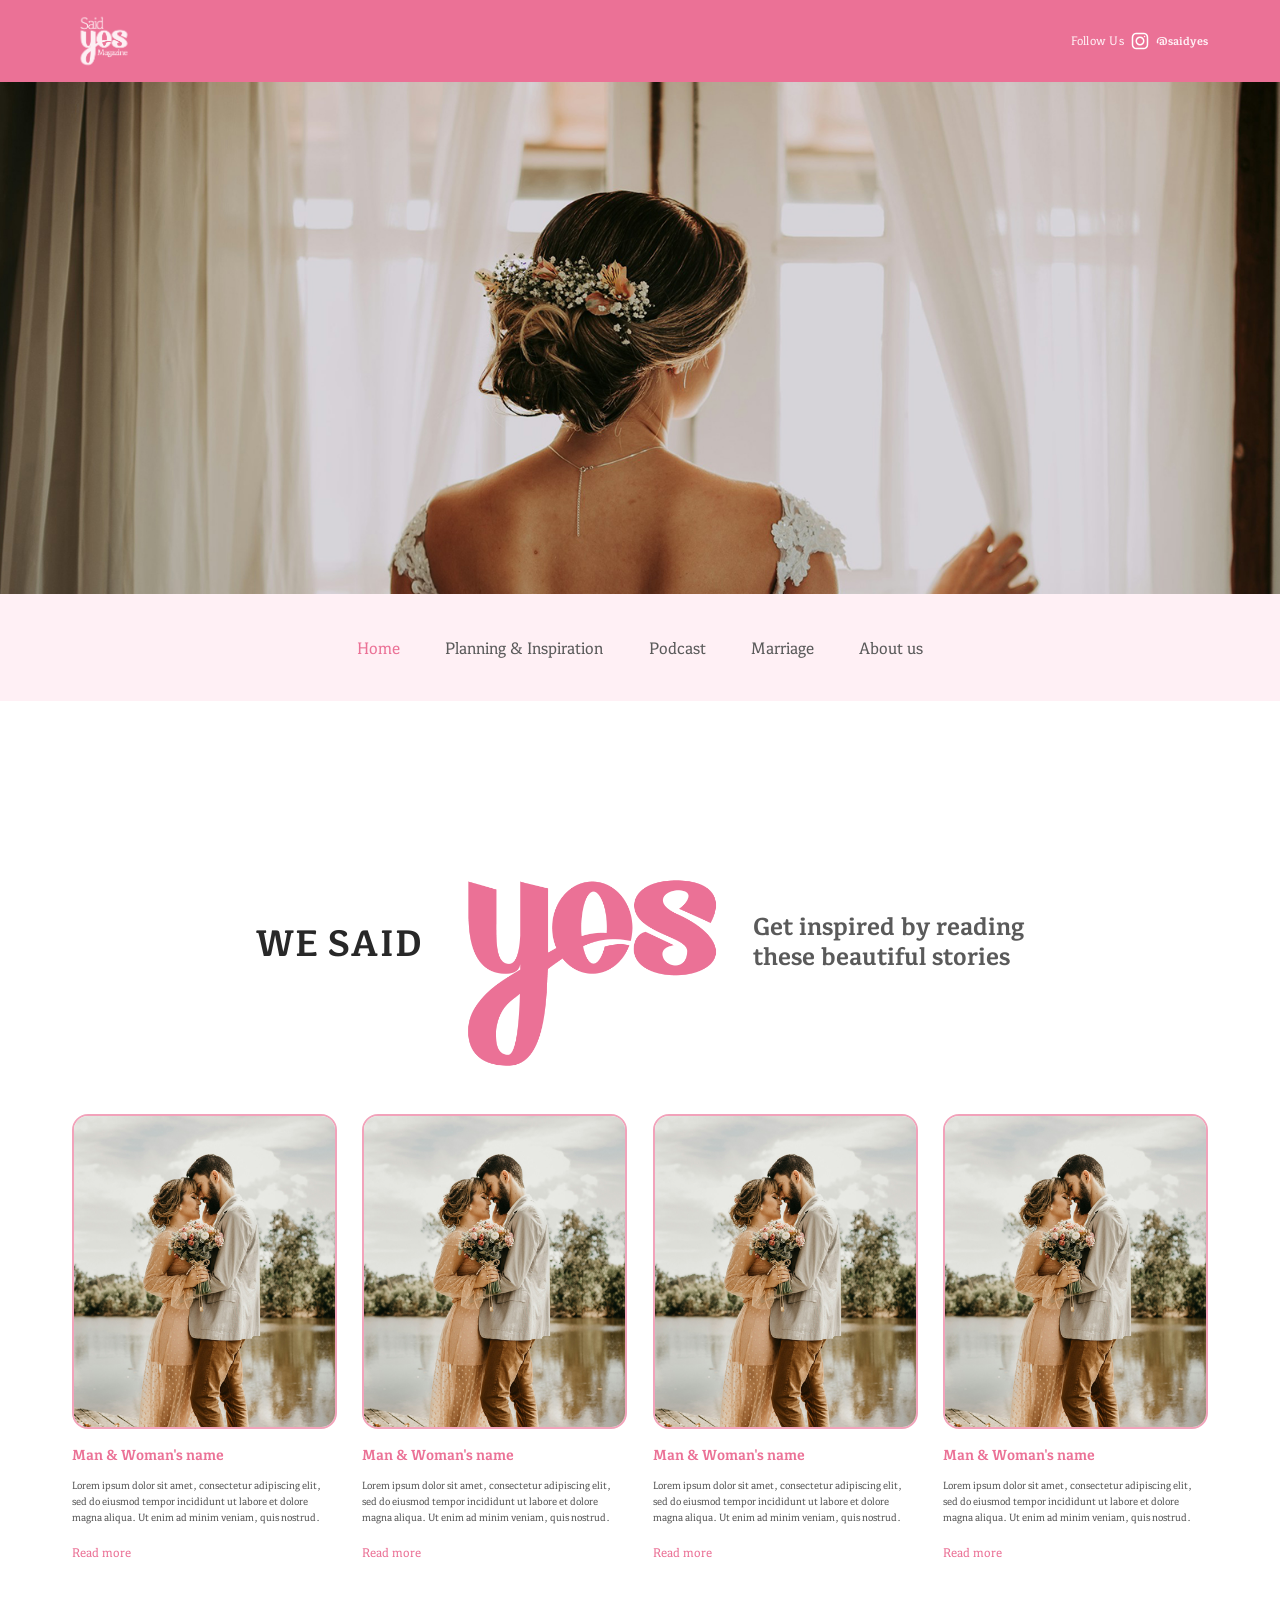
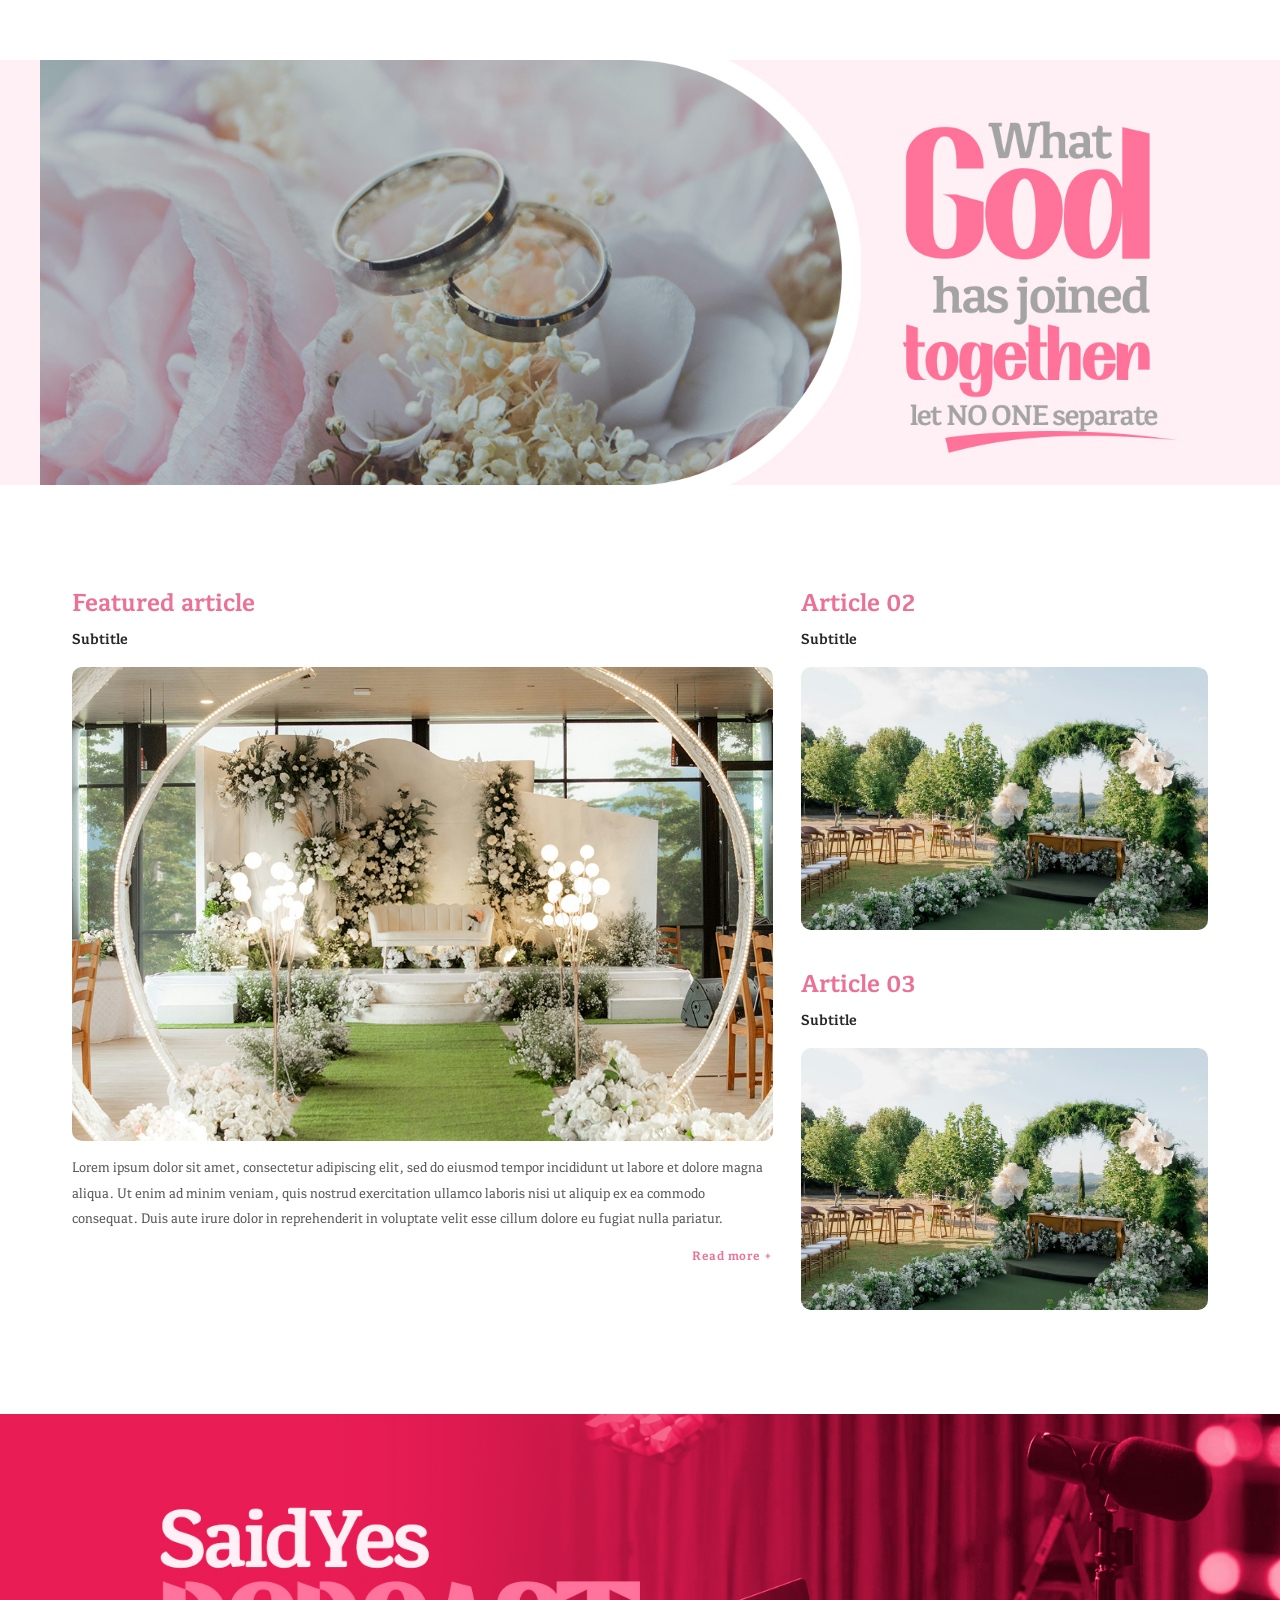
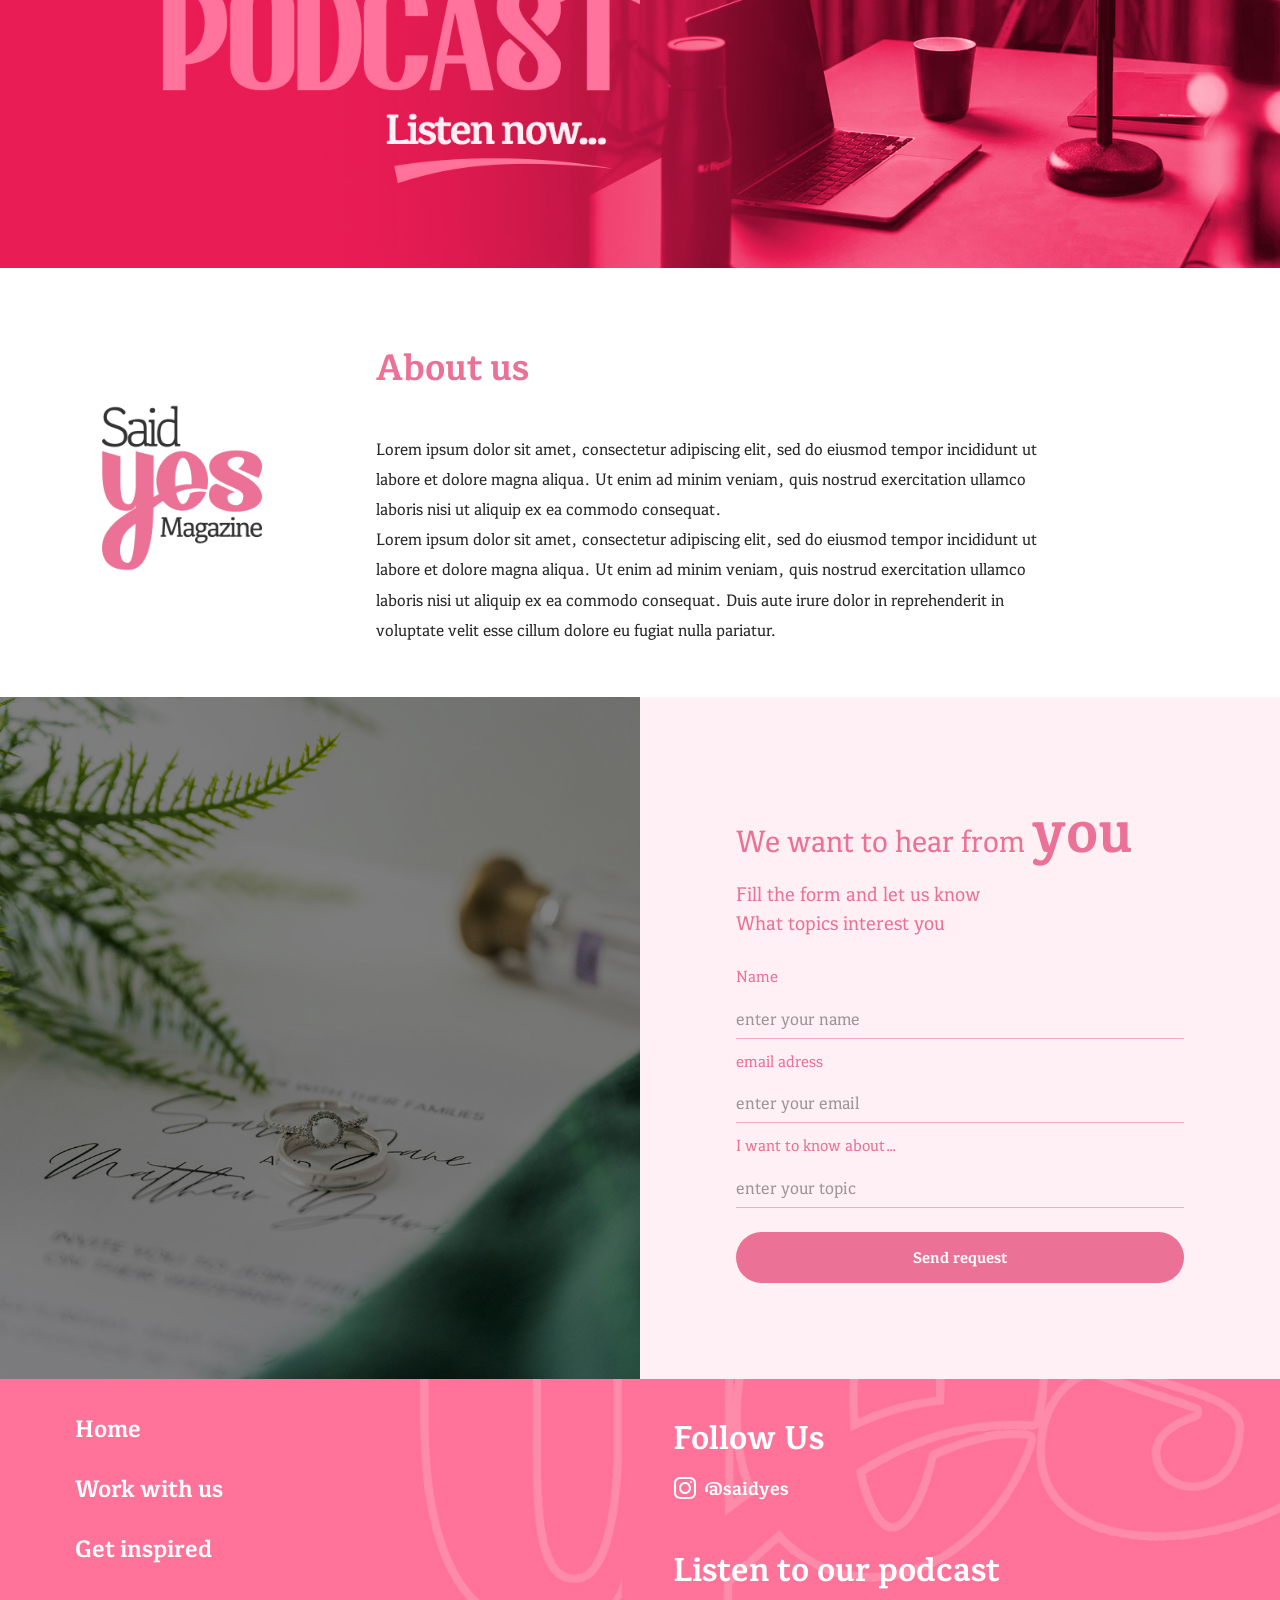
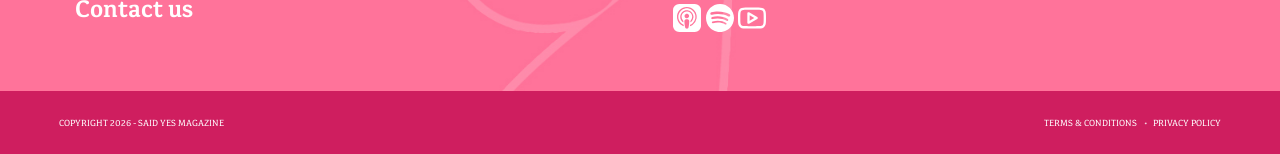
==== commit adfc0718: "Fix planning-choice responsive layout, remove box-shadows, update content and assets - planning.html" ====
--- a/index.html
+++ b/index.html
@@ -35,7 +35,7 @@
       <div class="container">
         <ul class="nav-list" id="nav-list" role="list">
           <li><a href="index.html">Home</a></li>
-          <li><a href="blog.html">Planning &amp; Inspiration</a></li>
+          <li><a href="planning.html">Planning &amp; Inspiration</a></li>
           <li><a href="podcast.html">Podcast</a></li>
           <li><a href="marriage.html">Marriage</a></li>
           <li><a href="about.html">About us</a></li>
@@ -200,7 +200,7 @@
                 <label class="contact-form__label" for="home-topic">I want to know about...</label>
                 <input id="home-topic" type="text" class="contact-form__input" placeholder="enter your topic" aria-label="Topics of interest">
               </div>
-              <button type="submit" class="contact-form__submit">Send request</button>
+              <a class="contact-form__submit" href="mailto:info@saidyesmagazine.com">Send request</a>
             </form>
           </div>
         </div>
@@ -235,8 +235,8 @@
               <a href="#" aria-label="Apple Podcasts" target="_blank" rel="noopener">
                 <img src="img/SVG/applepodcasts.svg" alt="" width="28" height="28" aria-hidden="true">
               </a>
-              <a href="#" aria-label="Instagram" target="_blank" rel="noopener">
-                <img src="img/SVG/instagram-svgrepo-com.svg" alt="" width="28" height="28" aria-hidden="true">
+              <a href="#" aria-label="Spotify" target="_blank" rel="noopener">
+                <img src="img/SVG/spotify.svg" alt="" width="28" height="28" aria-hidden="true">
               </a>
               <a href="#" aria-label="YouTube" target="_blank" rel="noopener">
                 <img src="img/SVG/youtube-svgrepo-com.svg" alt="" width="28" height="28" aria-hidden="true">
--- a/css/main.css
+++ b/css/main.css
@@ -215,7 +215,7 @@
 h3 { font-size: clamp(1.2rem, 3vw, 1.75rem); }
 h4 { font-size: 1.125rem; }
 
-p { margin-bottom: var(--sp-sm); }
+
 p:last-child { margin-bottom: 0; }
 
 .display {
@@ -377,7 +377,6 @@
 .site-nav {
   background-color: var(--white);
   border-bottom: 1px solid rgba(40, 40, 40, 0.07);
-  box-shadow: var(--shadow-sm);
 }
 
 .site-nav .container {
@@ -466,26 +465,31 @@
 }
 
 /* Home header matches the approved pink-first art direction */
-.home-page .header-topbar {
+.home-page .header-topbar,
+.about-page .header-topbar {
   background-color: var(--pink);
   border-bottom: none;
   padding: 0.55em 0 0.6em;
 }
 
-.home-page .site-nav {
+.home-page .site-nav,
+.about-page .site-nav {
   display: none;
 }
 
-.home-page .header-logo img {
+.home-page .header-logo img,
+.about-page .header-logo img {
   height: 4em;
 }
 
-.home-page .header-topbar .container {
+.home-page .header-topbar .container,
+.about-page .header-topbar .container {
   justify-content: space-between;
   align-items: center;
 }
 
-.home-page .header-social {
+.home-page .header-social,
+.about-page .header-social {
   display: flex;
   align-items: center;
   gap: 0.55em;
@@ -495,46 +499,71 @@
 }
 
 .home-page .header-social .social-label,
-.home-page .header-social .social-handle {
+.home-page .header-social .social-handle,
+.about-page .header-social .social-label,
+.about-page .header-social .social-handle {
   color: var(--blush);
 }
 
-.home-page .header-social .social-handle {
+.home-page .header-social .social-handle,
+.about-page .header-social .social-handle {
   font-size: 0.92em;
   text-transform: lowercase;
 }
 
-.home-page .header-social .social-icon-link {
+.home-page .header-social .social-icon-link,
+.about-page .header-social .social-icon-link {
   display: inline-flex;
   align-items: center;
   justify-content: center;
 }
 
-.home-page .header-social .social-icon-link img {
+.home-page .header-social .social-icon-link img,
+.about-page .header-social .social-icon-link img {
   filter: brightness(0) saturate(100%) invert(96%) sepia(19%) saturate(277%) hue-rotate(292deg) brightness(104%) contrast(101%);
 }
 
-.home-page .nav-toggle {
+.home-page .nav-toggle,
+.about-page .nav-toggle {
   display: none;
 }
 
-.home-page .home-hero-nav {
+.home-page .home-hero-nav,
+.about-page .home-hero-nav,
+.planning-page .home-hero-nav,
+.podcast-page .home-hero-nav,
+.marriage-page .home-hero-nav {
   display: block;
   background-color: var(--blush);
   border-bottom: none;
   box-shadow: none;
 }
 
-.home-page .home-hero-nav .container {
+.home-page .home-hero-nav .container,
+.about-page .home-hero-nav .container,
+.planning-page .home-hero-nav .container,
+.podcast-page .home-hero-nav .container,
+.marriage-page .home-hero-nav .container {
+  display: flex;
+  align-items: center;
   justify-content: center;
+  position: relative;
   padding-block: 2em;
 }
 
-.home-page .home-hero-nav .nav-list {
+.home-page .home-hero-nav .nav-list,
+.about-page .home-hero-nav .nav-list,
+.planning-page .home-hero-nav .nav-list,
+.podcast-page .home-hero-nav .nav-list,
+.marriage-page .home-hero-nav .nav-list {
   gap: 0.5em;
 }
 
-.home-page .home-hero-nav .nav-list li a {
+.home-page .home-hero-nav .nav-list li a,
+.about-page .home-hero-nav .nav-list li a,
+.planning-page .home-hero-nav .nav-list li a,
+.podcast-page .home-hero-nav .nav-list li a,
+.marriage-page .home-hero-nav .nav-list li a {
   font-size: 1.08em;
   font-weight: 400;
   letter-spacing: 0;
@@ -543,12 +572,24 @@
   padding: 0.42em 1.08em;
 }
 
-.home-page .home-hero-nav .nav-list li a::after {
+.home-page .home-hero-nav .nav-list li a::after,
+.about-page .home-hero-nav .nav-list li a::after,
+.planning-page .home-hero-nav .nav-list li a::after,
+.podcast-page .home-hero-nav .nav-list li a::after,
+.marriage-page .home-hero-nav .nav-list li a::after {
   display: none;
 }
 
 .home-page .home-hero-nav .nav-list li a:hover,
-.home-page .home-hero-nav .nav-list li a.active {
+.home-page .home-hero-nav .nav-list li a.active,
+.about-page .home-hero-nav .nav-list li a:hover,
+.about-page .home-hero-nav .nav-list li a.active,
+.planning-page .home-hero-nav .nav-list li a:hover,
+.planning-page .home-hero-nav .nav-list li a.active,
+.podcast-page .home-hero-nav .nav-list li a:hover,
+.podcast-page .home-hero-nav .nav-list li a.active,
+.marriage-page .home-hero-nav .nav-list li a:hover,
+.marriage-page .home-hero-nav .nav-list li a.active {
   color: var(--pink);
 }
 
@@ -631,36 +672,43 @@
 }
 
 @media (max-width: 640px) {
-  .home-page .header-topbar {
+  .home-page .header-topbar,
+  .marriage-page .header-topbar {
     padding: 0.45em 0 0.5em;
   }
 
-  .home-page .header-logo img {
+  .home-page .header-logo img,
+  .marriage-page .header-logo img {
     height: 2.35em;
   }
 
-  .home-page .header-social {
+  .home-page .header-social,
+  .marriage-page .header-social {
     gap: 0.4em;
     font-size: 0.68em;
   }
 
-  .home-page .home-hero-nav .container {
+  .home-page .home-hero-nav .container,
+  .marriage-page .home-hero-nav .container {
     justify-content: flex-end;
     padding-block: 2em;
   }
 
-  .home-page .home-hero-nav .nav-toggle {
+  .home-page .home-hero-nav .nav-toggle,
+  .marriage-page .home-hero-nav .nav-toggle {
     display: flex;
     position: static;
   }
 
-  .home-page .home-hero-nav .nav-list {
+  .home-page .home-hero-nav .nav-list,
+  .marriage-page .home-hero-nav .nav-list {
     background-color: var(--blush);
     border-top: 1px solid rgba(235, 113, 150, 0.2);
     box-shadow: none;
   }
 
-  .home-page .home-hero-nav .nav-list li a {
+  .home-page .home-hero-nav .nav-list li a,
+  .marriage-page .home-hero-nav .nav-list li a {
     font-size: 1em;
     padding: 0.9em var(--container-pad);
   }
@@ -689,17 +737,20 @@
 }
 
 @media (max-width: 960px) and (min-width: 641px) {
-  .home-page .home-hero-nav .container {
+  .home-page .home-hero-nav .container,
+  .marriage-page .home-hero-nav .container {
     padding-block: 2em;
   }
 
-  .home-page .home-hero-nav .nav-list {
+  .home-page .home-hero-nav .nav-list,
+  .marriage-page .home-hero-nav .nav-list {
     gap: 0.3em;
     flex-wrap: wrap;
     justify-content: center;
   }
 
-  .home-page .home-hero-nav .nav-list li a {
+  .home-page .home-hero-nav .nav-list li a,
+  .marriage-page .home-hero-nav .nav-list li a {
     font-size: 0.98em;
     padding: 0.42em 0.82em;
   }
@@ -893,7 +944,7 @@
   text-transform: uppercase;
   border-radius: var(--radius-pill);
   transition: background-color var(--transition), color var(--transition),
-              box-shadow var(--transition), transform var(--transition);
+              transform var(--transition);
   cursor: pointer;
   border: 2px solid transparent;
   white-space: nowrap;
@@ -912,7 +963,6 @@
 .btn-primary:hover {
   background-color: var(--pink-dark);
   border-color: var(--pink-dark);
-  box-shadow: 0 4px 14px rgba(235, 113, 150, 0.4);
 }
 
 .btn-outline {
@@ -942,12 +992,10 @@
   background-color: var(--white);
   border-radius: var(--radius-md);
   overflow: hidden;
-  box-shadow: var(--shadow-sm);
-  transition: box-shadow var(--transition), transform var(--transition);
+  transition: transform var(--transition);
 }
 
 .card:hover {
-  box-shadow: var(--shadow);
   transform: translateY(-3px);
 }
 
@@ -1022,7 +1070,7 @@
   font-size: 0.9em;
   color: var(--dark);
   background-color: var(--white);
-  transition: border-color var(--transition), box-shadow var(--transition);
+  transition: border-color var(--transition);
   outline: none;
 }
 
@@ -1252,7 +1300,7 @@
 
 .hero-home img {
   width: 100%;
-  height: calc(100vh - var(--topbar-height) - var(--nav-height));
+  height: 32em;
   object-fit: cover;
   object-position: center top;
   display: block;
@@ -1612,6 +1660,7 @@
 .home-page .hero-home {
   background-color: transparent;
   position: relative;
+  min-height: 32em;
 }
 
 .home-page .hero-home::after {
@@ -1620,7 +1669,7 @@
 
 .home-page .hero-home img {
   width: 100%;
-  height: calc(100vh - var(--topbar-height) - var(--nav-height));
+  height: 32em;
   object-fit: cover;
   object-position: center top;
 }
@@ -1781,37 +1830,53 @@
   width: 100%;
 }
 
-.home-page .contact-section {
+.home-page .contact-section,
+.about-page .contact-section {
   background-color: var(--white);
   padding-block: 0;
 }
 
-.home-page .contact-section__split {
+.home-page .contact-section__split,
+.about-page .contact-section__split {
   display: flex;
   align-items: stretch;
 }
 
 .home-page .contact-section__media,
-.home-page .contact-section__form-side {
+.home-page .contact-section__form-side,
+.about-page .contact-section__media,
+.about-page .contact-section__form-side {
   flex: 0 0 50%;
   min-width: 0;
   display: flex;
 }
 
 .home-page .contact-section__media-inner,
-.home-page .contact-section__form-inner {
+.home-page .contact-section__form-inner,
+.about-page .contact-section__media-inner,
+.about-page .contact-section__form-inner {
   height: 100%;
   width: 100%;
+  max-width: none;
+  margin-inline: 0;
   padding-inline: 0;
 }
 
-.home-page .contact-visual {
+.home-page .contact-section__media-inner,
+.about-page .contact-section__media-inner {
+  display: flex;
+}
+
+.home-page .contact-visual,
+.about-page .contact-visual {
   flex: 1 1 auto;
+  height: 100%;
   min-height: 100%;
   overflow: hidden;
 }
 
-.home-page .contact-visual img {
+.home-page .contact-visual img,
+.about-page .contact-visual img {
   width: 100%;
   height: 100%;
   object-fit: cover;
@@ -1819,7 +1884,8 @@
   display: block;
 }
 
-.home-page .contact-form {
+.home-page .contact-form,
+.about-page .contact-form {
   display: flex;
   flex-direction: column;
   height: 100%;
@@ -1829,7 +1895,8 @@
   background-color: var(--blush);
 }
 
-.home-page .contact-form__title {
+.home-page .contact-form__title,
+.about-page .contact-form__title {
   font-size: 2em;
   font-weight: 400;
   line-height: 1.2;
@@ -1837,33 +1904,38 @@
   margin-bottom: 0.12em;
 }
 
-.home-page .contact-form__accent {
+.home-page .contact-form__accent,
+.about-page .contact-form__accent {
   font-size: 1.9em;
   font-weight: 700;
   color: var(--pink);
 }
 
-.home-page .contact-form__intro {
+.home-page .contact-form__intro,
+.about-page .contact-form__intro {
   font-size: 1.28em;
   color: var(--pink);
   line-height: 1.45;
   margin-bottom: 0.8em;
 }
 
-.home-page .contact-form__label {
+.home-page .contact-form__label,
+.about-page .contact-form__label {
   display: block;
   font-size: 1.05em;
   color: var(--pink);
   margin-bottom: 0.3em;
 }
 
-.home-page .contact-form__group {
+.home-page .contact-form__group,
+.about-page .contact-form__group {
   display: flex;
   flex-direction: column;
   gap: 0.12em;
 }
 
-.home-page .contact-form__input {
+.home-page .contact-form__input,
+.about-page .contact-form__input {
   width: 100%;
   padding: 0.5em 0;
   border: none;
@@ -1875,17 +1947,21 @@
   outline: none;
 }
 
-.home-page .contact-form__input::placeholder {
+.home-page .contact-form__input::placeholder,
+.about-page .contact-form__input::placeholder {
   color: rgba(90, 90, 90, 0.6);
 }
 
-.home-page .contact-form__input:focus {
+.home-page .contact-form__input:focus,
+.about-page .contact-form__input:focus {
   box-shadow: none;
   border-bottom-color: var(--pink);
 }
 
-.home-page .contact-form__submit {
-  align-self: flex-start;
+.home-page .contact-form__submit,
+.about-page .contact-form__submit,
+.podcast-page .contact-form__submit {
+  text-align: center;
   min-width: 12.8em;
   margin-top: 1em;
   padding: 0.75em 2.2em;
@@ -1898,8 +1974,40 @@
   cursor: pointer;
 }
 
+.about-page .about-contact-section .contact-form {
+  gap: 0.75em;
+}
+
+.about-page .about-contact-section .contact-form__title {
+  font-family: var(--font-display);
+  font-size: 3.3em;
+  font-weight: 400;
+  line-height: 0.92;
+  margin-bottom: 0.28em;
+}
+
+.about-page .about-contact-section .contact-form__intro {
+  font-size: 1.6em;
+  line-height: 1.22;
+  margin-bottom: 1em;
+}
+
+.about-page .about-contact-section .contact-form__label {
+  font-size: 1.15em;
+}
+
+.about-page .about-contact-section .contact-form__input {
+  font-size: 1.18em;
+}
+
+.about-page .about-contact-section .contact-form__submit {
+  font-size: 1.05em;
+}
+
 .home-page .site-footer,
-.planning-page .site-footer {
+.planning-page .site-footer,
+.about-page .site-footer,
+.marriage-page .site-footer {
   background-color: var(--pink);
   background-image: url('../img/01 HOME/FOOTER-BG.jpg');
   background-position: right center;
@@ -1909,7 +2017,10 @@
 }
 
 .home-page .footer-inner,
-.planning-page .footer-inner {
+.planning-page .footer-inner,
+.about-page .footer-inner,
+.podcast-page .footer-inner,
+.marriage-page .footer-inner {
   grid-template-columns: 1fr 1fr;
   gap: 0.5em;
   align-items: start;
@@ -1917,13 +2028,19 @@
 }
 
 .home-page .footer-left,
-.planning-page .footer-left {
+.planning-page .footer-left,
+.about-page .footer-left,
+.podcast-page .footer-left,
+.marriage-page .footer-left {
   gap: 0;
   padding: 1.85em 0 1.6em 0.2em;
 }
 
 .home-page .footer-links,
-.planning-page .footer-links {
+.planning-page .footer-links,
+.about-page .footer-links,
+.podcast-page .footer-links,
+.marriage-page .footer-links {
   gap: 1.18em;
 }
 
@@ -1938,18 +2055,42 @@
 .planning-page .footer-follow__handle,
 .planning-page .footer-podcast__title,
 .planning-page .footer-bottom,
-.planning-page .footer-bottom-links a {
+.planning-page .footer-bottom-links a,
+.marriage-page .footer-links a,
+.marriage-page .footer-follow__title,
+.marriage-page .footer-follow__handle,
+.marriage-page .footer-podcast__title,
+.marriage-page .footer-bottom,
+.marriage-page .footer-bottom-links a,
+.about-page .footer-links a,
+.about-page .footer-follow__title,
+.about-page .footer-follow__handle,
+.about-page .footer-podcast__title,
+.about-page .footer-bottom,
+.about-page .footer-bottom-links a,
+.podcast-page .footer-links a,
+.podcast-page .footer-follow__title,
+.podcast-page .footer-follow__handle,
+.podcast-page .footer-podcast__title,
+.podcast-page .footer-bottom,
+.podcast-page .footer-bottom-links a {
   color: var(--white);
 }
 
 .home-page .footer-links a,
-.planning-page .footer-links a {
+.planning-page .footer-links a,
+.about-page .footer-links a,
+.podcast-page .footer-links a,
+.marriage-page .footer-links a {
   font-size: 1.55em;
   font-weight: 700;
 }
 
 .home-page .footer-right,
-.planning-page .footer-right {
+.planning-page .footer-right,
+.about-page .footer-right,
+.podcast-page .footer-right,
+.marriage-page .footer-right {
   display: flex;
   flex-direction: column;
   align-items: flex-start;
@@ -1961,7 +2102,13 @@
 .home-page .footer-follow,
 .home-page .footer-podcast,
 .planning-page .footer-follow,
-.planning-page .footer-podcast {
+.planning-page .footer-podcast,
+.about-page .footer-follow,
+.about-page .footer-podcast,
+.podcast-page .footer-follow,
+.podcast-page .footer-podcast,
+.marriage-page .footer-follow,
+.marriage-page .footer-podcast {
   display: flex;
   flex-direction: column;
   gap: 0.45em;
@@ -1970,14 +2117,23 @@
 .home-page .footer-follow__title,
 .home-page .footer-podcast__title,
 .planning-page .footer-follow__title,
-.planning-page .footer-podcast__title {
+.planning-page .footer-podcast__title,
+.about-page .footer-follow__title,
+.about-page .footer-podcast__title,
+.podcast-page .footer-follow__title,
+.podcast-page .footer-podcast__title,
+.marriage-page .footer-follow__title,
+.marriage-page .footer-podcast__title {
   font-size: 2.15em;
   font-weight: 700;
   margin: 0;
 }
 
 .home-page .footer-follow__handle,
-.planning-page .footer-follow__handle {
+.planning-page .footer-follow__handle,
+.about-page .footer-follow__handle,
+.podcast-page .footer-follow__handle,
+.marriage-page .footer-follow__handle {
   display: inline-flex;
   align-items: center;
   gap: 0.4em;
@@ -1988,44 +2144,66 @@
 .home-page .footer-follow__handle img,
 .home-page .footer-podcast__icons img,
 .planning-page .footer-follow__handle img,
-.planning-page .footer-podcast__icons img {
+.planning-page .footer-podcast__icons img,
+.about-page .footer-follow__handle img,
+.about-page .footer-podcast__icons img,
+.podcast-page .footer-follow__handle img,
+.podcast-page .footer-podcast__icons img,
+.marriage-page .footer-follow__handle img,
+.marriage-page .footer-podcast__icons img {
   filter: brightness(0) saturate(100%) invert(100%);
 }
 
 .home-page .footer-podcast__icons,
-.planning-page .footer-podcast__icons {
+.planning-page .footer-podcast__icons,
+.about-page .footer-podcast__icons,
+.podcast-page .footer-podcast__icons,
+.marriage-page .footer-podcast__icons {
   display: flex;
   align-items: center;
   gap: 0.3em;
 }
 
 .home-page .footer-logo,
-.planning-page .footer-logo {
+.planning-page .footer-logo,
+.about-page .footer-logo,
+.podcast-page .footer-logo,
+.marriage-page .footer-logo {
   display: none;
 }
 
 .home-page .footer-bottom,
-.planning-page .footer-bottom {
+.planning-page .footer-bottom,
+.about-page .footer-bottom,
+.podcast-page .footer-bottom,
+.marriage-page .footer-bottom {
   margin-top: 0;
   background-color: #cf1e5f;
   border-top: none;
 }
 
 .home-page .footer-bottom .container,
-.planning-page .footer-bottom .container {
+.planning-page .footer-bottom .container,
+.about-page .footer-bottom .container,
+.podcast-page .footer-bottom .container,
+.marriage-page .footer-bottom .container {
   min-height: 3.35em;
   font-size: 0.58em;
   text-transform: uppercase;
 }
 
 .home-page .footer-bottom-links,
-.planning-page .footer-bottom-links {
+.planning-page .footer-bottom-links,
+.about-page .footer-bottom-links,
+.marriage-page .footer-bottom-links {
   gap: 0.7em;
   align-items: center;
 }
 
 .home-page .footer-bottom-separator,
-.planning-page .footer-bottom-separator {
+.planning-page .footer-bottom-separator,
+.about-page .footer-bottom-separator,
+.marriage-page .footer-bottom-separator {
   color: var(--white);
   opacity: 0.8;
 }
@@ -2069,14 +2247,14 @@
 }
 
 .planning-page .page-hero {
-  min-height: 58vh;
+  min-height: 32em;
 }
 
 .planning-page .page-hero__overlay {
   display: flex;
   align-items: center;
   justify-content: center;
-  min-height: 100vh;
+  min-height: 32em;
   padding: 0;
   background: linear-gradient(to bottom, rgba(40,40,40,0.16) 0%, rgba(40,40,40,0.32) 100%);
 }
@@ -2089,6 +2267,10 @@
 
 .planning-page .site-nav {
   display: none;
+}
+
+.planning-page .home-hero-nav {
+  display: block;
 }
 
 .planning-page .planning-hero-nav {
@@ -2125,6 +2307,73 @@
   color: var(--pink);
 }
 
+.marriage-page .header-topbar {
+  background-color: var(--pink);
+  border-bottom: none;
+  padding: 0.55em 0 0.6em;
+}
+
+.marriage-page .header-topbar .container {
+  justify-content: space-between;
+  align-items: center;
+}
+
+.marriage-page .header-logo img {
+  height: 3.1em;
+}
+
+.marriage-page .header-social {
+  display: flex;
+  align-items: center;
+  gap: 0.55em;
+  color: var(--blush);
+  font-size: 0.8em;
+  font-weight: 700;
+}
+
+.marriage-page .header-social .social-label,
+.marriage-page .header-social .social-handle {
+  color: var(--blush);
+}
+
+.marriage-page .header-social .social-handle {
+  font-size: 0.92em;
+  text-transform: lowercase;
+}
+
+.marriage-page .header-social .social-icon-link img {
+  filter: brightness(0) saturate(100%) invert(96%) sepia(19%) saturate(277%) hue-rotate(292deg) brightness(104%) contrast(101%);
+}
+
+.marriage-page .site-nav {
+  display: none;
+}
+
+.marriage-page .page-hero {
+  min-height: 32em;
+}
+
+.marriage-page .page-hero__overlay {
+  display: flex;
+  align-items: center;
+  justify-content: center;
+  min-height: 32em;
+  padding: 0;
+  background: linear-gradient(to bottom, rgba(40,40,40,0.16) 0%, rgba(40,40,40,0.32) 100%);
+}
+
+.marriage-page .page-hero__title {
+  text-align: center;
+  font-size: clamp(3.3rem, 7vw, 5.6rem);
+  line-height: 0.95;
+}
+
+
+
+/* extra css sara */
+
+
+
 @media (max-width: 640px) {
   .planning-page .header-topbar {
     padding: 0.45em 0 0.5em;
@@ -2176,6 +2425,7 @@
 
   .home-about__logo img {
     width: min(180px, 100%);
+    margin: auto;
   }
 
   .home-page .featured-side {
@@ -2184,20 +2434,29 @@
     gap: 1.25em;
   }
 
-  .home-page .contact-section__split {
+  .home-page .contact-section__split,
+  .about-page .contact-section__split {
     flex-direction: column;
   }
 
   .home-page .footer-inner,
-  .planning-page .footer-inner {
+  .planning-page .footer-inner,
+  .about-page .footer-inner,
+  .podcast-page .footer-inner,
+  .marriage-page .footer-inner {
     grid-template-columns: 1fr;
     min-height: auto;
   }
 
   .home-page .footer-right,
-  .planning-page .footer-right {
+  .planning-page .footer-right,
+  .about-page .footer-right,
+  .podcast-page .footer-right,
+  .marriage-page .footer-right {
     gap: 1.8em;
     padding-top: 0;
+    padding: 0;
+    padding-bottom: 2rem;
   }
 }
 
@@ -2215,16 +2474,20 @@
     grid-template-columns: 1fr;
   }
 
-  .home-page .contact-section {
+  .home-page .contact-section,
+  .about-page .contact-section {
     padding-block: 0;
   }
 
-  .home-page .contact-form {
+  .home-page .contact-form,
+  .about-page .contact-form {
     padding: 2.25em 1.4em;
   }
 
   .home-page .contact-section__media,
-  .home-page .contact-section__form-side {
+  .home-page .contact-section__form-side,
+  .about-page .contact-section__media,
+  .about-page .contact-section__form-side {
     width: 100%;
   }
 }
@@ -2459,6 +2722,499 @@
   .contact-bar__info { flex-direction: column; gap: var(--sp-xs); }
 }
 
+/* ABOUT US — Screenshot-based rebuild */
+.about-page .about-hero {
+  min-height: 32em;
+  align-items: stretch;
+}
+
+.about-page .about-hero__overlay {
+  display: flex;
+  align-items: center;
+  width: 100%;
+  min-height: 32em;
+  padding: 0;
+  background: linear-gradient(to bottom, rgba(40, 40, 40, 0.34), rgba(40, 40, 40, 0.34));
+}
+
+.about-page .about-hero__inner {
+  display: flex;
+  align-items: center;
+  justify-content: center;
+  min-height: 32em;
+}
+
+.about-page .about-hero__title {
+  margin: 0;
+  text-align: center;
+  font-size: clamp(3rem, 6vw, 4.6rem);
+  line-height: 0.92;
+  text-shadow: 0 2px 18px rgba(0, 0, 0, 0.28);
+}
+
+.about-page .about-hero-nav {
+  display: block;
+  background-color: var(--blush);
+  border-bottom: none;
+  box-shadow: none;
+}
+
+.about-page .about-hero-nav__inner {
+  justify-content: center;
+  padding-block: 2em;
+}
+
+.about-page .about-hero-nav__list {
+  gap: 0.5em;
+}
+
+.about-page .about-hero-nav__link {
+  display: inline-flex;
+  align-items: center;
+  justify-content: center;
+  padding: 0.42em 1.08em;
+  font-size: 1.08em;
+  font-weight: 400;
+  letter-spacing: 0;
+  text-transform: none;
+  color: var(--gray);
+  transition: color var(--transition);
+}
+
+.about-page .about-hero-nav__link--active,
+.about-page .about-hero-nav__link:hover {
+  color: var(--pink);
+}
+
+.about-page .about-hero-nav__toggle {
+  display: none;
+}
+
+.about-page .about-story {
+  padding-block: 3em 3.6em;
+  background-color: var(--white);
+}
+
+.about-page .about-story__container {
+  max-width: var(--container-max);
+}
+
+.about-page .about-story__logo-wrap {
+  display: flex;
+  justify-content: center;
+  margin-bottom: 2.2em;
+}
+
+.about-page .about-story__logo {
+  width: min(20em, 100%);
+  display: block;
+}
+
+.about-page .about-story__content {
+  max-width: var(--container-max);
+  margin: 0 auto;
+}
+
+.about-page .about-story__title {
+  margin: 0 0 0.85em;
+  font-size: clamp(2.2rem, 3vw, 2.9rem);
+  font-weight: 700;
+  line-height: 1.1;
+  color: var(--pink);
+}
+
+.about-page .about-story__text {
+  margin: 0 0 1em;
+  font-size: 1.04em;
+  line-height: 1.62;
+  color: #5a5a5a;
+}
+
+.about-page .about-story__text--closing {
+  margin-top: 1.35em;
+  margin-bottom: 0;
+}
+
+.about-page .about-story__highlight {
+  color: var(--pink);
+}
+
+.about-page .about-team {
+  padding-block: 2.6em 4.2em;
+  background-color: var(--white);
+}
+
+.about-page .about-team__heading-row {
+  display: flex;
+  align-items: center;
+  justify-content: center;
+  gap: 1.2em;
+  margin-bottom: 1.15em;
+}
+
+.about-page .about-team__line {
+  width: min(9em, 16vw);
+  height: 2px;
+  background-color: rgba(235, 113, 150, 0.75);
+}
+
+.about-page .about-team__title {
+  margin: 0;
+  font-size: clamp(1.8rem, 2.8vw, 2.3rem);
+  font-weight: 700;
+  color: var(--pink);
+  line-height: 1;
+}
+
+.about-page .about-team__intro {
+  max-width: var(--container-max);
+  margin: 0 0 2.15em;
+  font-size: 1.04em;
+  line-height: 1.58;
+  color: #6a6a6a;
+  text-align: left;
+}
+
+.about-page .about-team__grid {
+  display: grid;
+  grid-template-columns: repeat(3, minmax(0, 1fr));
+  column-gap: 2.1em;
+  row-gap: 3.1em;
+}
+
+.about-page .about-team-card {
+  display: flex;
+  flex-direction: column;
+  align-items: flex-start;
+  gap: 0;
+}
+
+.about-page .about-team-card__role {
+  margin: 0;
+  font-size: 2.3em;
+  font-weight: 700;
+  line-height: 1;
+  color: var(--pink);
+}
+
+.about-page .about-team-card__name {
+  margin: 0 0 1.1em;
+  font-size: 1.12em;
+  line-height: 1.2;
+  color: var(--dark);
+}
+
+.about-page .about-team-card__image-wrap {
+  overflow: hidden;
+  width: 100%;
+  border-radius: 1em;
+  aspect-ratio: 1 / 1;
+  margin-bottom: 1.1em;
+}
+
+.about-page .about-team-card__image {
+  width: 100%;
+  height: 100%;
+  object-fit: cover;
+  display: block;
+}
+
+.about-page .about-team-card__bio {
+  margin: 0;
+  font-size: 1.04em;
+  line-height: 1.58;
+  color: #6a6a6a;
+}
+
+.about-page .about-contact-strip {
+  padding-block: 2.4em 2.8em;
+  background-color: var(--white);
+}
+
+.about-page .about-contact-strip__container {
+  display: flex;
+  flex-direction: column;
+  align-items: center;
+  gap: 1.1em;
+}
+
+.about-page .about-contact-strip__row {
+  display: flex;
+  align-items: center;
+  justify-content: center;
+  gap: 0.9em;
+  flex-wrap: wrap;
+}
+
+.about-page .about-contact-strip__row--contact {
+  gap: 1.5em;
+}
+
+.about-page .about-contact-strip__label {
+  margin: 0;
+  font-size: clamp(2rem, 3vw, 2.75rem);
+  line-height: 1;
+  color: var(--dark);
+}
+
+.about-page .about-contact-strip__icons {
+  display: flex;
+  align-items: center;
+  gap: 1em;
+}
+
+.about-page .about-contact-strip__icon-link,
+.about-page .about-contact-strip__contact-link {
+  display: inline-flex;
+  align-items: center;
+  gap: 0.35em;
+}
+
+.about-page .about-contact-strip__icon-link img,
+.about-page .about-contact-strip__contact-link img {
+  filter: brightness(0) saturate(100%) invert(68%) sepia(35%) saturate(1398%) hue-rotate(295deg) brightness(99%) contrast(84%);
+}
+
+.about-page .about-contact-strip__contact-link {
+  font-size: clamp(1.65rem, 2.3vw, 2.4rem);
+  line-height: 1;
+  color: var(--dark);
+}
+
+.about-page .about-contact-strip__icon-link img {
+  width: 2.25rem;
+  height: 2.25rem;
+}
+
+.about-page .about-contact-strip__contact-link img {
+  width: 2rem;
+  height: 2rem;
+}
+
+.about-page .about-touch {
+  background-color: var(--white);
+  padding-bottom: 0;
+}
+
+.about-page .about-touch__split {
+  display: flex;
+  align-items: stretch;
+}
+
+.about-page .about-touch__media,
+.about-page .about-touch__panel {
+  flex: 0 0 50%;
+  min-width: 0;
+}
+
+.about-page .about-touch__media-inner {
+  height: 100%;
+}
+
+.about-page .about-touch__image {
+  width: 100%;
+  height: 100%;
+  min-height: 38em;
+  object-fit: cover;
+  display: block;
+}
+
+.about-page .about-touch__panel {
+  background-color: var(--blush);
+  display: flex;
+}
+
+.about-page .about-touch__panel-inner {
+  width: 100%;
+  padding: 4.3em 4.6em 4em;
+  display: flex;
+  flex-direction: column;
+  justify-content: center;
+}
+
+.about-page .about-touch__eyebrow {
+  margin: 0 0 0.45em;
+  font-family: var(--font-display);
+  font-size: clamp(3.8rem, 6vw, 5.7rem);
+  line-height: 0.95;
+  color: var(--pink);
+}
+
+.about-page .about-touch__headline {
+  margin: 0 0 1.45em;
+  font-size: clamp(2rem, 3vw, 3rem);
+  line-height: 1.2;
+  color: var(--pink);
+}
+
+.about-page .about-touch-form {
+  display: flex;
+  flex-direction: column;
+  gap: 1.45em;
+}
+
+.about-page .about-touch-form__group {
+  display: flex;
+  flex-direction: column;
+  gap: 0.45em;
+}
+
+.about-page .about-touch-form__label {
+  font-size: 1.18em;
+  color: var(--dark);
+}
+
+.about-page .about-touch-form__input {
+  width: 100%;
+  padding: 0.1em 0 0.55em;
+  border: none;
+  border-bottom: 2px solid rgba(235, 113, 150, 0.8);
+  background: transparent;
+  font-size: 1.12em;
+  color: var(--dark);
+}
+
+.about-page .about-touch-form__submit {
+  display: inline-flex;
+  align-items: center;
+  justify-content: center;
+  width: 100%;
+  margin-top: 0.45em;
+  padding: 0.9em 1.2em;
+  border-radius: 999px;
+  background-color: var(--pink);
+  color: var(--white);
+  font-size: 1.55em;
+  font-weight: 700;
+}
+
+@media (max-width: 960px) {
+  .about-page .about-hero,
+  .about-page .about-hero__overlay,
+  .about-page .about-hero__inner {
+    min-height: 31em;
+  }
+
+  .about-page .about-hero-nav__inner {
+    justify-content: flex-end;
+    padding-block: 1.2em;
+  }
+
+  .about-page .about-hero-nav__toggle {
+    display: flex;
+    position: static;
+  }
+
+  .about-page .about-hero-nav__list {
+    background-color: var(--blush);
+    border-top: 1px solid rgba(235, 113, 150, 0.2);
+    box-shadow: none;
+  }
+
+  .about-page .about-hero-nav__link {
+    width: 100%;
+    justify-content: flex-start;
+    padding: 0.9em var(--container-pad);
+    font-size: 1em;
+  }
+
+  .about-page .about-story {
+    padding-block: 3em;
+  }
+
+  .about-page .about-story__logo-wrap {
+    margin-bottom: 2em;
+  }
+
+  .about-page .about-story__text {
+    font-size: 1em;
+  }
+
+  .about-page .about-team__intro,
+  .about-page .about-team-card__bio {
+    font-size: 0.98em;
+    line-height: 1.56;
+  }
+
+  .about-page .about-team-card__role {
+    font-size: 1.9em;
+  }
+
+  .about-page .about-team-card__name {
+    font-size: 1em;
+  }
+
+  .about-page .about-team__grid {
+    grid-template-columns: repeat(2, minmax(0, 1fr));
+    gap: 2.2em 1.2em;
+  }
+
+  .about-page .about-contact-strip__row--contact {
+    flex-direction: column;
+    gap: 1em;
+  }
+
+  .about-page .about-touch__split {
+    flex-direction: column;
+  }
+
+  .about-page .about-touch__image {
+    min-height: 26em;
+  }
+
+  .about-page .about-touch__panel-inner {
+    padding: 3em 2em;
+  }
+
+}
+
+@media (max-width: 640px) {
+  .about-page .about-hero__title {
+    font-size: clamp(3rem, 13vw, 4.6rem);
+  }
+
+  .about-page .about-team__heading-row {
+    gap: 1em;
+  }
+
+  .about-page .about-team__line {
+    width: 4.5em;
+  }
+
+  .about-page .about-team__intro,
+  .about-page .about-story__text {
+    font-size: 0.98em;
+  }
+
+  .about-page .about-team__intro {
+    margin-bottom: 2em;
+  }
+
+  .about-page .about-team-card__bio {
+    font-size: 0.98em;
+    line-height: 1.56;
+  }
+
+  .about-page .about-team-card__role {
+    font-size: 1.7em;
+  }
+
+  .about-page .about-team-card__name {
+    font-size: 1em;
+  }
+
+  .about-page .about-team__grid {
+    grid-template-columns: 1fr;
+    gap: 2.3em;
+  }
+
+  .about-page .about-contact-strip__label,
+  .about-page .about-contact-strip__contact-link {
+    font-size: 1.55rem;
+  }
+
+}
+
 
 /* ============================================================
    PAGE: MARRIAGE & RELATIONSHIPS
@@ -2481,13 +3237,7 @@
 }
 
 /* 2 — Featured article */
-.marriage-featured {
-  padding-bottom: var(--sp-lg);
-}
-
-.marriage-featured__article {
-  margin-bottom: var(--sp-lg);
-}
+
 
 .marriage-featured__label {
   font-size: 1em;
@@ -2535,20 +3285,19 @@
 /* 4 — Keep the love alive */
 .love-alive {
   display: grid;
-  grid-template-columns: 1fr 1fr;
-  min-height: 28em;
+  grid-template-columns: 1fr;
+ 
 }
 
 .love-alive__img {
-  background-color: var(--dark);
-  min-height: 28em;
+
   overflow: hidden;
+ 
+
 }
 
 .love-alive__img img {
   width: 100%;
-  height: 100%;
-  object-fit: cover;
   display: block;
 }
 
@@ -2579,43 +3328,109 @@
   padding-block: var(--sp-lg);
 }
 
-.date-ideas__heading {
-  margin-bottom: var(--sp-md);
-}
-
-.date-ideas__heading h3 {
-  font-size: clamp(1.3em, 2.5vw, 1.75em);
-}
-
-.date-ideas__heading p {
-  color: var(--pink);
-  font-style: italic;
-  font-size: 0.95em;
-}
-
 .date-ideas__grid {
   display: grid;
   grid-template-columns: 3fr 2fr;
-  gap: 1.5em;
+  gap: 2.5em;
   align-items: start;
+}
+
+.date-ideas__left {
+  display: flex;
+  flex-direction: column;
+}
+
+.date-ideas__heading {
+  margin-bottom: 0.85em;
+}
+
+.date-ideas__heading h3 {
+  font-size: clamp(1.4em, 2.5vw, 1.85em);
+  font-weight: 700;
+  color: var(--pink);
+  margin: 0 0 0.15em;
+}
+
+.date-ideas__heading p {
+  font-size: 0.95em;
+  font-weight: 700;
+  color: var(--dark);
 }
 
 .date-ideas__main .card-img {
   aspect-ratio: 4 / 3;
+  border-radius: 1em;
+  overflow: hidden;
+}
+
+.date-ideas__main .card-img img {
+  width: 100%;
+  height: 100%;
+  object-fit: cover;
+  display: block;
 }
 
 .date-ideas__side {
   display: flex;
   flex-direction: column;
-  gap: 1em;
+  gap: 2em;
+}
+
+.date-ideas__side-card {
+  display: flex;
+  flex-direction: column;
+  gap: 0;
+}
+
+.date-ideas__side-header {
+  margin-bottom: 0.5em;
+}
+
+.date-ideas__side-header .eyebrow {
+  font-size: 1.45em;
+  font-style: italic;
+  font-weight: 700;
+  color: var(--pink);
+  text-transform: none;
+  letter-spacing: 0;
+  margin: 0 0 0.1em;
+}
+
+.date-ideas__side-header .card-label {
+  font-size: 0.95em;
+  font-weight: 700;
+  color: var(--dark);
+  margin: 0;
+}
+
+.date-ideas__side-card .card-img {
+  aspect-ratio: 4 / 3;
+  border-radius: 0.75em;
+  overflow: hidden;
+  margin-bottom: 0.75em;
+}
+
+.date-ideas__side-card .card-img img {
+  width: 100%;
+  height: 100%;
+  object-fit: cover;
+  display: block;
+}
+
+.date-ideas__side-card .card-body {
+  display: flex;
+  flex-direction: column;
+}
+
+.date-ideas__side-card .read-more {
+  align-self: flex-end;
 }
 
 /* MARRIAGE — Tablet ≤ 960px */
 @media (max-width: 960px) {
   .marriage-articles-row { grid-template-columns: repeat(2, 1fr); }
   .love-alive { grid-template-columns: 1fr; }
-  .love-alive__img { min-height: 20em; }
-  .date-ideas__grid { grid-template-columns: 1fr; }
+  .date-ideas__grid { grid-template-columns: 1fr; gap: 2em; }
 }
 
 /* MARRIAGE — Mobile ≤ 640px */
@@ -2629,11 +3444,155 @@
    PAGE: PODCAST
    ============================================================ */
 
-/* 1 — Podcast Hero (pink bg + headphones) */
+/* PODCAST — Page header / nav / footer (mirrors home-page pattern) */
+.podcast-page .header-topbar {
+  background-color: var(--pink);
+  border-bottom: none;
+  padding: 0.55em 0 0.6em;
+}
+
+.podcast-page .header-topbar .container {
+  justify-content: space-between;
+  align-items: center;
+}
+
+.podcast-page .header-logo img {
+  height: 4em;
+}
+
+.podcast-page .site-nav {
+  display: none;
+}
+
+.podcast-page .nav-toggle {
+  display: none;
+}
+
+.podcast-page .header-social {
+  display: flex;
+  align-items: center;
+  gap: 0.55em;
+  color: var(--blush);
+  font-size: 0.8em;
+  font-weight: 700;
+}
+
+.podcast-page .header-social .social-label,
+.podcast-page .header-social .social-handle {
+  color: var(--blush);
+}
+
+.podcast-page .header-social .social-handle {
+  font-size: 0.92em;
+  text-transform: lowercase;
+}
+
+.podcast-page .header-social .social-icon-link {
+  display: inline-flex;
+  align-items: center;
+  justify-content: center;
+}
+
+.podcast-page .header-social .social-icon-link img {
+  filter: brightness(0) saturate(100%) invert(96%) sepia(19%) saturate(277%) hue-rotate(292deg) brightness(104%) contrast(101%);
+}
+
+/* Podcast nav (home-hero-nav below the hero) */
+.podcast-page .home-hero-nav {
+  display: block;
+  background-color: var(--blush);
+  border-bottom: none;
+  box-shadow: none;
+}
+
+.podcast-page .home-hero-nav .container {
+  justify-content: center;
+  padding-block: 2em;
+}
+
+.podcast-page .home-hero-nav .nav-list {
+  gap: 0.5em;
+}
+
+.podcast-page .home-hero-nav .nav-list li a {
+  font-size: 1.08em;
+  font-weight: 400;
+  letter-spacing: 0;
+  text-transform: none;
+  color: var(--gray);
+  padding: 0.42em 1.08em;
+}
+
+.podcast-page .home-hero-nav .nav-list li a::after {
+  display: none;
+}
+
+.podcast-page .home-hero-nav .nav-list li a:hover,
+.podcast-page .home-hero-nav .nav-list li a.active {
+  color: var(--pink);
+}
+
+/* Podcast footer */
+.podcast-page .site-footer {
+  background-color: var(--pink);
+  background-image: url('../img/01 HOME/FOOTER-BG.jpg');
+  background-position: right center;
+  background-repeat: no-repeat;
+  background-size: cover;
+  padding-top: 0;
+}
+
+.podcast-page .footer-bottom {
+  margin-top: 0;
+  background-color: #cf1e5f;
+  border-top: none;
+}
+
+.podcast-page .footer-bottom .container {
+  min-height: 3.35em;
+  font-size: 0.58em;
+  text-transform: uppercase;
+}
+
+.podcast-page .footer-bottom-links {
+  gap: 0.7em;
+  align-items: center;
+}
+
+.podcast-page .footer-bottom-separator {
+  color: var(--white);
+  opacity: 0.8;
+}
+
+/* Podcast mobile nav */
+@media (max-width: 960px) {
+  .podcast-page .home-hero-nav .container {
+    justify-content: flex-end;
+    padding-block: 1.2em;
+  }
+
+  .podcast-page .nav-toggle {
+    display: flex;
+    position: static;
+  }
+
+  .podcast-page .home-hero-nav .nav-list {
+    background-color: var(--blush);
+    border-top: 1px solid rgba(235, 113, 150, 0.2);
+    box-shadow: none;
+  }
+
+  .podcast-page .home-hero-nav .nav-list li a {
+    font-size: 1em;
+    padding: 0.9em var(--container-pad);
+  }
+}
+
+/* 1 — Podcast Hero (pink bg + headphones right-aligned) */
 .podcast-hero {
   position: relative;
   background-color: var(--pink);
-  min-height: 45vh;
+  min-height: 32em;
   display: flex;
   align-items: center;
   overflow: hidden;
@@ -2643,43 +3602,27 @@
   position: absolute;
   inset: 0;
   mix-blend-mode: multiply;
-  opacity: 0.38;
+  opacity: 0.65;
 }
 
 .podcast-hero__bg img {
   width: 100%;
   height: 100%;
   object-fit: cover;
-  object-position: center;
+  object-position: right center;
 }
 
 .podcast-hero__content {
   position: relative;
   z-index: 2;
-  padding-block: var(--sp-lg);
-}
-
-.podcast-hero__brand {
-  font-size: 1.4em;
-  font-weight: 700;
-  color: var(--white);
-  line-height: 1;
-  margin-bottom: 0;
-}
-
-.podcast-hero__title {
-  font-size: clamp(3.5em, 11vw, 8em);
-  font-weight: 800;
-  color: var(--white);
-  line-height: 0.85;
-  text-transform: uppercase;
-  margin-bottom: 0.25em;
-}
-
-.podcast-hero__sub {
-  color: rgba(255, 255, 255, 0.9);
-  font-size: 1em;
-  margin-bottom: var(--sp-sm);
+  padding-block: 0;
+}
+
+.podcast-hero__logo-img {
+  display: block;
+  width: clamp(16em, 42vw, 32em);
+  max-width: 100%;
+  margin-bottom: 1.2em;
 }
 
 .podcast-hero__platforms {
@@ -2707,36 +3650,40 @@
 
 /* 2 — New Episode */
 .new-episode {
-  padding-block: var(--sp-lg);
+  padding-block: 4.2em 3.8em;
 }
 
 .new-episode__heading {
-  margin-bottom: var(--sp-md);
-}
-
-.new-episode__heading h2 {
-  font-size: clamp(1.5em, 3vw, 2em);
-  margin-bottom: 0.2em;
-}
-
-.new-episode__heading p {
+  margin-bottom: 1.8em;
+}
+
+.new-episode__heading-title {
+  margin: 0 0 0.16em;
+  font-size: clamp(2.4em, 4vw, 3.4em);
+  font-weight: 700;
+  line-height: 1;
+  color: var(--pink);
+}
+
+.new-episode__heading-subtitle {
+  margin: 0;
   color: var(--gray);
-  font-size: 0.95em;
+  font-size: 1.25em;
+  font-weight: 700;
 }
 
 .new-episode__card {
   display: grid;
-  grid-template-columns: 1fr 1fr;
-  border-radius: var(--radius-md);
+  grid-template-columns: minmax(0, 1.6fr) minmax(0, 1fr);
+  column-gap: 2.3em;
+  background: var(--white);
+  align-items: start;
+}
+
+.new-episode__img {
   overflow: hidden;
-  box-shadow: var(--shadow);
-  background: var(--white);
-}
-
-.new-episode__img {
-  background-color: var(--gray-light);
-  overflow: hidden;
-  min-height: 280px;
+  min-height: 27em;
+  border-radius: 1.45em;
 }
 
 .new-episode__img img {
@@ -2746,24 +3693,37 @@
 }
 
 .new-episode__info {
-  padding: var(--sp-md) var(--sp-lg);
   display: flex;
   flex-direction: column;
-  justify-content: center;
-  gap: 0.5em;
+  justify-content: flex-start;
+  gap: 0.95em;
+  padding-top: 0.7em;
+}
+
+.new-episode__play {
+  align-self: stretch;
+  margin-top: 1.55em;
+  min-width: 0;
+  width: 100%;
+  max-width: 19.5em;
+  font-size: 1.05em;
 }
 
 .new-episode__ep {
-  font-size: 0.75em;
-  font-weight: 700;
-  letter-spacing: 0.1em;
-  text-transform: uppercase;
+  font-size: 1.6em;
+  font-weight: 700;
+  letter-spacing: 0;
+  text-transform: none;
+  color: var(--pink);
+  line-height: 1.15;
+  margin: 0;
+}
+
+.new-episode__date {
+  font-size: 0.9em;
+  font-weight: 700;
   color: var(--gray);
-}
-
-.new-episode__date {
-  font-size: 0.78em;
-  color: var(--gray);
+  margin: 0;
 }
 
 .new-episode__title {
@@ -2773,31 +3733,26 @@
 }
 
 .new-episode__excerpt {
-  font-size: 0.9em;
+  margin: 0;
+  font-size: 0.98em;
   color: var(--gray);
-  line-height: 1.7;
+  line-height: 1.58;
 }
 
 /* 3 — Subscribe Banner */
 .subscribe-banner {
   display: grid;
-  grid-template-columns: 1fr 1fr;
-  min-height: 24em;
+  grid-template-columns: 1fr;
   overflow: hidden;
 }
 
 .subscribe-banner__img {
-  background-color: var(--pink);
   overflow: hidden;
   position: relative;
 }
 
 .subscribe-banner__img img {
   width: 100%;
-  height: 100%;
-  object-fit: cover;
-  mix-blend-mode: multiply;
-  opacity: 0.55;
 }
 
 .subscribe-banner__text {
@@ -2812,9 +3767,11 @@
 }
 
 .subscribe-banner__title {
-  font-size: clamp(2.2em, 5vw, 3.5em);
-  color: var(--pink);
-  line-height: 1;
+  font-family: var(--font-display);
+  font-size: clamp(2.8em, 6vw, 4.5em);
+  font-weight: 400;
+  color: var(--pink);
+  line-height: 0.95;
 }
 
 .subscribe-banner__sub {
@@ -2875,9 +3832,9 @@
 
 .episode-row {
   display: grid;
-  grid-template-columns: 120px 1fr auto;
+  grid-template-columns: 120px 1fr;
   gap: 1.5em;
-  align-items: center;
+  align-items: start;
   padding-block: var(--sp-md);
   border-bottom: 1px solid rgba(40, 40, 40, 0.08);
 }
@@ -2898,11 +3855,11 @@
 }
 
 .episode-row__ep {
-  font-size: 0.72em;
-  font-weight: 700;
-  letter-spacing: 0.1em;
-  text-transform: uppercase;
-  color: var(--gray);
+  font-size: 1em;
+  font-weight: 700;
+  letter-spacing: 0;
+  text-transform: none;
+  color: var(--pink);
   margin-bottom: 0.15em;
 }
 
@@ -2927,6 +3884,18 @@
 }
 
 .episode-row__play {
+  display: inline-flex;
+  align-items: center;
+  justify-content: center;
+  align-self: flex-start;
+  margin-top: 0.45em;
+  padding: 0.7em 1.6em;
+  border-radius: 999px;
+  background-color: var(--pink);
+  color: var(--white);
+  font-size: 0.88em;
+  font-weight: 700;
+  line-height: 1;
   flex-shrink: 0;
 }
 
@@ -2935,22 +3904,29 @@
   padding-top: var(--sp-md);
 }
 
+#section-planning {
+  padding-bottom: 0!important;
+}
+
 /* PODCAST — Tablet ≤ 960px */
 @media (max-width: 960px) {
-  .new-episode__card { grid-template-columns: 1fr; }
-  .new-episode__img { min-height: 220px; }
-  .new-episode__info { padding: var(--sp-md); }
+  .new-episode__card { grid-template-columns: 1fr; row-gap: 1.4em; }
+  .new-episode__img { min-height: 260px; }
+  .new-episode__info { padding-top: 0; }
+  .new-episode__play { max-width: none; }
   .subscribe-banner { grid-template-columns: 1fr; }
-  .subscribe-banner__img { min-height: 16em; }
-  .episode-row { grid-template-columns: 100px 1fr; }
-  .episode-row__play { display: none; }
+  .episode-row { grid-template-columns: 90px 1fr; }
 }
 
 /* PODCAST — Mobile ≤ 640px */
 @media (max-width: 640px) {
-  .podcast-hero__title { font-size: 3.5em; }
-  .episode-row { grid-template-columns: 80px 1fr; gap: var(--sp-sm); }
-  .episode-row__img { width: 80px; }
+  .new-episode { padding-block: 2.8em 2.6em; }
+  .new-episode__heading-title { font-size: 2.2em; }
+  .new-episode__heading-subtitle { font-size: 1.05em; }
+  .new-episode__ep { font-size: 1.35em; }
+  .new-episode__excerpt { font-size: 0.94em; }
+  .episode-row { grid-template-columns: 72px 1fr; gap: var(--sp-sm); }
+  .episode-row__img { width: 72px; }
 }
 
 
@@ -2960,93 +3936,148 @@
 
 /* 1 — Intro headline */
 .blog-intro {
-  padding-block: var(--sp-md);
-}
-
-.blog-intro h2 {
-  font-size: clamp(1.8em, 4vw, 3em);
+  padding-block: 2.65em 2.55em;
+}
+
+.blog-intro__title {
+  margin: 0;
+  font-size: clamp(2.4em, 4vw, 3.65em);
   font-weight: 700;
   color: var(--dark);
-  line-height: 1.15;
+  line-height: 1.05;
   text-align: center;
 }
 
-.blog-intro h2 em {
-  font-style: italic;
+.blog-intro__accent {
+  font-family: var(--font-display);
+  font-size: 1.08em;
+  font-weight: 400;
   color: var(--pink);
 }
 
 /* 2 — Featured article */
 .blog-featured {
-  padding-block: var(--sp-lg);
+  padding-block: 1.1em 3.1em;
 }
 
 .blog-featured__card {
-  display: grid;
-  grid-template-columns: 1fr 1fr;
-  border-radius: var(--radius-md);
+  display: block;
+  background: var(--white);
+}
+
+.blog-featured__heading {
+  margin-bottom: 1.65em;
+}
+
+.blog-featured__title {
+  margin: 0 0 0.12em;
+  font-size: clamp(1.85em, 2.8vw, 2.65em);
+  font-weight: 700;
+  line-height: 1.1;
+  color: var(--pink);
+}
+
+.blog-featured__subtitle {
+  margin: 0;
+  font-size: 1.1em;
+  font-weight: 700;
+  color: var(--dark);
+}
+
+.blog-featured__img {
   overflow: hidden;
-  box-shadow: var(--shadow);
-  background: var(--white);
-  min-height: 360px;
-}
-
-.blog-featured__img {
-  background-color: var(--gray-light);
-  overflow: hidden;
+  border-radius: 1.6em;
+  margin-bottom: 1.45em;
 }
 
 .blog-featured__img img {
   width: 100%;
-  height: 100%;
+  aspect-ratio: 16 / 7;
   object-fit: cover;
-  min-height: 360px;
-}
-
-.blog-featured__info {
-  padding: var(--sp-md) var(--sp-lg);
-  display: flex;
-  flex-direction: column;
-  justify-content: center;
-  gap: 0.6em;
-}
-
-.blog-featured__info h2 {
-  font-size: clamp(1.4em, 2.8vw, 2em);
-  line-height: 1.2;
-}
-
-.blog-featured__info .card-excerpt {
-  font-size: 0.95em;
-  line-height: 1.8;
+  display: block;
+}
+
+.blog-featured__footer {
+  display: flex;
+  align-items: flex-start;
+  gap: 1.4em;
+}
+
+.blog-featured__excerpt {
+  flex: 1 1 auto;
+  margin: 0;
+  font-size: 0.98em;
+  line-height: 1.5;
+  color: var(--gray);
+}
+
+.blog-featured__excerpt-accent {
+  color: var(--pink);
+  font-weight: 700;
+}
+
+.blog-featured__link {
+  flex: 0 0 auto;
+  color: var(--pink);
+  font-size: 1.15em;
+  font-weight: 700;
+  white-space: nowrap;
+  padding-top: 2.1em;
 }
 
 /* 3 — Three cards row */
 .blog-cards-row__grid {
   display: grid;
   grid-template-columns: repeat(3, 1fr);
-  gap: 1.5em;
+  gap: 2.2em;
+}
+
+.planning-card {
+  display: flex;
+  flex-direction: column;
+  gap: 0.45em;
+}
+
+.planning-card__title {
+  margin: 0;
+  font-size: clamp(2.15em, 3.2vw, 3.35em);
+  font-weight: 700;
+  line-height: 0.95;
+  color: var(--pink);
+}
+
+.planning-card__subtitle {
+  margin: 0 0 1.25em;
+  font-size: 0.98em;
+  font-weight: 700;
+  color: var(--dark);
+}
+
+.planning-card__img {
+  overflow: hidden;
+  border-radius: 1.55em;
+}
+
+.planning-card__img img {
+  width: 100%;
+  aspect-ratio: 1.3 / 1;
+  object-fit: cover;
+  display: block;
 }
 
 /* 4 — Decoration ideas banner */
 .deco-banner {
   display: grid;
   grid-template-columns: 1fr;
-  min-height: 22em;
   overflow: hidden;
 }
 
 .deco-banner__img {
-  background-color: var(--blush);
   overflow: hidden;
 }
 
 .deco-banner__img img {
   width: 100%;
-  height: 100%;
-  object-fit: cover;
-  max-width: 1200px;
-  margin: 0 auto;
 }
 
 .deco-banner__text {
@@ -3077,99 +4108,274 @@
 }
 
 /* 5 — Decor feature (large + side) */
+.decor-feature {
+  padding-block: 3.35em 4em;
+}
+
 .decor-feature__grid {
   display: grid;
-  grid-template-columns: 1fr 1fr;
-  gap: var(--sp-xl);
+  grid-template-columns: minmax(0, 1.6fr) minmax(18em, 0.88fr);
+  gap: 2.8em;
   align-items: start;
 }
 
-.decor-feature__main .card-img {
-  aspect-ratio: 4 / 3;
-  background-color: var(--gray-light);
+.decor-feature__main-heading {
+  margin-bottom: 1.15em;
+}
+
+.decor-feature__main-title {
+  margin: 0 0 0.06em;
+  font-size: clamp(2.05em, 3vw, 2.8em);
+  font-weight: 700;
+  line-height: 1;
+  color: var(--pink);
+}
+
+.decor-feature__main-subtitle {
+  margin: 0;
+  font-size: 0.98em;
+  font-weight: 700;
+  color: var(--dark);
+}
+
+.decor-feature__main-img {
   overflow: hidden;
-  border-radius: var(--radius-md) var(--radius-md) 0 0;
-}
-
-.decor-feature__main .card-body {
-  padding-top: var(--sp-sm);
-}
-
-.decor-feature__main .card-title {
-  font-size: clamp(1.3em, 2.5vw, 1.8em);
-  line-height: 1.25;
-  margin-bottom: 0.4em;
+  border-radius: 1.35em;
+  margin-bottom: 1.2em;
+}
+
+.decor-feature__main-img img {
+  width: 100%;
+  aspect-ratio: 1.16 / 1;
+  object-fit: cover;
+  display: block;
+}
+
+.decor-feature__main-body {
+  display: flex;
+  flex-direction: column;
+  gap: 1.2em;
+}
+
+.decor-feature__main-text {
+  margin: 0;
+  font-size: 0.95em;
+  line-height: 1.55;
+  color: var(--gray);
+}
+
+.decor-feature__main-footer {
+  display: flex;
+  justify-content: space-between;
+  align-items: flex-end;
+  gap: 1.4em;
+}
+
+.decor-feature__main-link {
+  flex: 0 0 auto;
+  font-size: 1em;
+  font-weight: 700;
+  line-height: 1;
+  color: var(--pink);
+  white-space: nowrap;
 }
 
 .decor-feature__side {
   display: flex;
   flex-direction: column;
-  gap: var(--sp-md);
-}
-
-/* 6 — Dress & Beauty cards */
-.dress-beauty__grid {
-  display: grid;
-  grid-template-columns: repeat(2, 1fr);
-  gap: 1.5em;
-}
-
-/* 7 — Make the Right Choice banner */
-.choice-banner {
-  display: grid;
-  grid-template-columns: 1fr 1fr;
-  min-height: 22em;
+  gap: 2em;
+}
+
+.decor-side-card {
+  display: flex;
+  flex-direction: column;
+}
+
+.decor-side-card__title {
+  margin: 0 0 0.1em;
+  font-size: clamp(1.9em, 2.4vw, 2.5em);
+  font-weight: 700;
+  line-height: 1;
+  color: var(--pink);
+}
+
+.decor-side-card__subtitle {
+  margin: 0 0 0.75em;
+  font-size: 0.96em;
+  font-weight: 700;
+  color: var(--dark);
+}
+
+.decor-side-card__img {
   overflow: hidden;
-}
-
-.choice-banner__img {
-  background-color: var(--gray-light);
+  border-radius: 1.2em;
+  margin-bottom: 0.95em;
+}
+
+.decor-side-card__img img {
+  width: 100%;
+  aspect-ratio: 1.44 / 1;
+  object-fit: cover;
+  display: block;
+}
+
+.decor-side-card__text {
+  margin: 0 0 0.65em;
+  font-size: 0.86em;
+  line-height: 1.45;
+  color: var(--gray);
+}
+
+.decor-side-card__link {
+  align-self: flex-start;
+  font-size: 0.96em;
+  font-weight: 700;
+  color: var(--pink);
+}
+
+/* 6 — Right choice composition */
+.planning-choice {
+  padding-block: 6em;
   overflow: hidden;
 }
 
-.choice-banner__img img {
+.planning-choice__grid {
+  display: flex;
+  align-items: stretch;
+  gap: 3em;
+}
+
+.planning-choice__banner {
+  position: relative;
+  overflow: hidden;
+  flex: 0 0 57%;
+  min-height: 42em;
+  border-radius: 0 4.5em 4.5em 0;
+}
+
+.planning-choice__banner-img {
+  position: absolute;
+  inset: 0;
+}
+
+.planning-choice__banner-img img {
   width: 100%;
   height: 100%;
   object-fit: cover;
-}
-
-.choice-banner__text {
-  background-color: var(--blush);
-  display: flex;
-  align-items: center;
-  padding: var(--sp-lg) var(--sp-xl);
-}
-
-.choice-banner__text h2 {
-  font-size: clamp(1.8em, 3.5vw, 2.8em);
-  font-weight: 700;
+  object-position: center top;
+  display: block;
+}
+
+.planning-choice__banner-copy {
+  position: absolute;
+  left: 3.6em;
+  bottom: 3.25em;
+  z-index: 1;
+}
+
+.planning-choice__banner-title {
+  margin: 0;
+  font-size: clamp(2.9em, 4.6vw, 5em);
+  font-weight: 700;
+  line-height: 0.9;
+  color: var(--pink);
+}
+
+.planning-choice__banner-subtitle {
+  margin: 0.18em 0 0;
+  font-size: clamp(1.9em, 2.4vw, 2.8em);
+  font-weight: 700;
+  line-height: 1;
   color: var(--dark);
-  line-height: 1.15;
-}
-
-.choice-banner__text .display {
-  color: var(--pink);
-  font-size: 1.2em;
+}
+
+.planning-choice__side {
+  flex: 1 1 0%;
+  display: flex;
+  flex-direction: column;
+  justify-content: center;
+  gap: 2.5em;
+  padding-right: 2em;
+  max-width: 26em;
+}
+
+.choice-side-card {
+  display: flex;
+  flex-direction: column;
+  margin-bottom: 2em;
+}
+
+.choice-side-card__title {
+  margin: 0 0 0.1em;
+  font-size: clamp(1.9em, 2.4vw, 2.5em);
+  font-weight: 700;
   line-height: 1;
+  color: var(--pink);
+}
+
+.choice-side-card__subtitle {
+  margin: 0 0 0.75em;
+  font-size: 0.96em;
+  font-weight: 700;
+  color: var(--dark);
+}
+
+.choice-side-card__img {
+  overflow: hidden;
+ 
+  margin-bottom: 0.95em;
+}
+
+.choice-side-card__img img {
+  aspect-ratio: 1.44 / 1;
+  object-fit: cover;
+  display: block;
+  border-radius: 1.2em;
+}
+
+.choice-side-card__text {
+  margin: 0 0 0.65em;
+  font-size: 0.86em;
+  line-height: 1.45;
+  color: var(--gray);
+}
+
+.choice-side-card__link {
+  align-self: flex-end;
+  font-size: 0.96em;
+  font-weight: 700;
+  color: var(--pink);
 }
 
 /* BLOG — Tablet ≤ 960px */
 @media (max-width: 960px) {
-  .blog-featured__card { grid-template-columns: 1fr; }
-  .blog-featured__img img { min-height: 240px; }
-  .blog-featured__info { padding: var(--sp-md); }
+  .blog-featured__footer { flex-direction: column; gap: 1em; }
+  .blog-featured__link { padding-top: 0; }
   .blog-cards-row__grid { grid-template-columns: repeat(2, 1fr); }
   .deco-banner { grid-template-columns: 1fr; }
   .deco-banner__img { min-height: 16em; }
   .decor-feature__grid { grid-template-columns: 1fr; }
-  .dress-beauty__grid { grid-template-columns: 1fr; }
-  .choice-banner { grid-template-columns: 1fr; }
-  .choice-banner__img { min-height: 16em; }
+  .decor-feature__main-footer { flex-direction: column; align-items: flex-start; }
+  .planning-choice__grid { flex-direction: column; gap: 2em; }
+  .planning-choice__banner { flex: none; width: 88%; min-height: 30em; border-radius: 0 7em 7em 0; }
+  .planning-choice__side { max-width: 100%; padding-right: 0; padding-inline: 2em; gap: 2em; }
 }
 
 /* BLOG — Mobile ≤ 640px */
 @media (max-width: 640px) {
+  .blog-intro__title { font-size: 2.1em; }
+  .blog-featured__title { font-size: 1.6em; }
+  .blog-featured__subtitle { font-size: 1em; }
+  .blog-featured__excerpt { font-size: 0.94em; }
   .blog-cards-row__grid { grid-template-columns: 1fr; }
+  .planning-card__title { font-size: 2.4em; }
   .deco-banner__text { padding: var(--sp-md); }
-  .choice-banner__text { padding: var(--sp-md); }
-}
+  .decor-feature__main-title { font-size: 1.8em; }
+  .decor-side-card__title { font-size: 1.75em; }
+  .planning-choice__banner { width: 82%; min-height: 22em; border-radius: 0 4.25em 4.25em 0; }
+  .planning-choice__banner-copy { left: 1.75em; bottom: 1.8em; }
+  .planning-choice__banner-title { font-size: 2.7em; }
+  .planning-choice__banner-subtitle { font-size: 1.85em; }
+  .choice-side-card__title { font-size: 1.75em; }
+  .planning-choice__side { padding-inline: 1.2em; }
+}
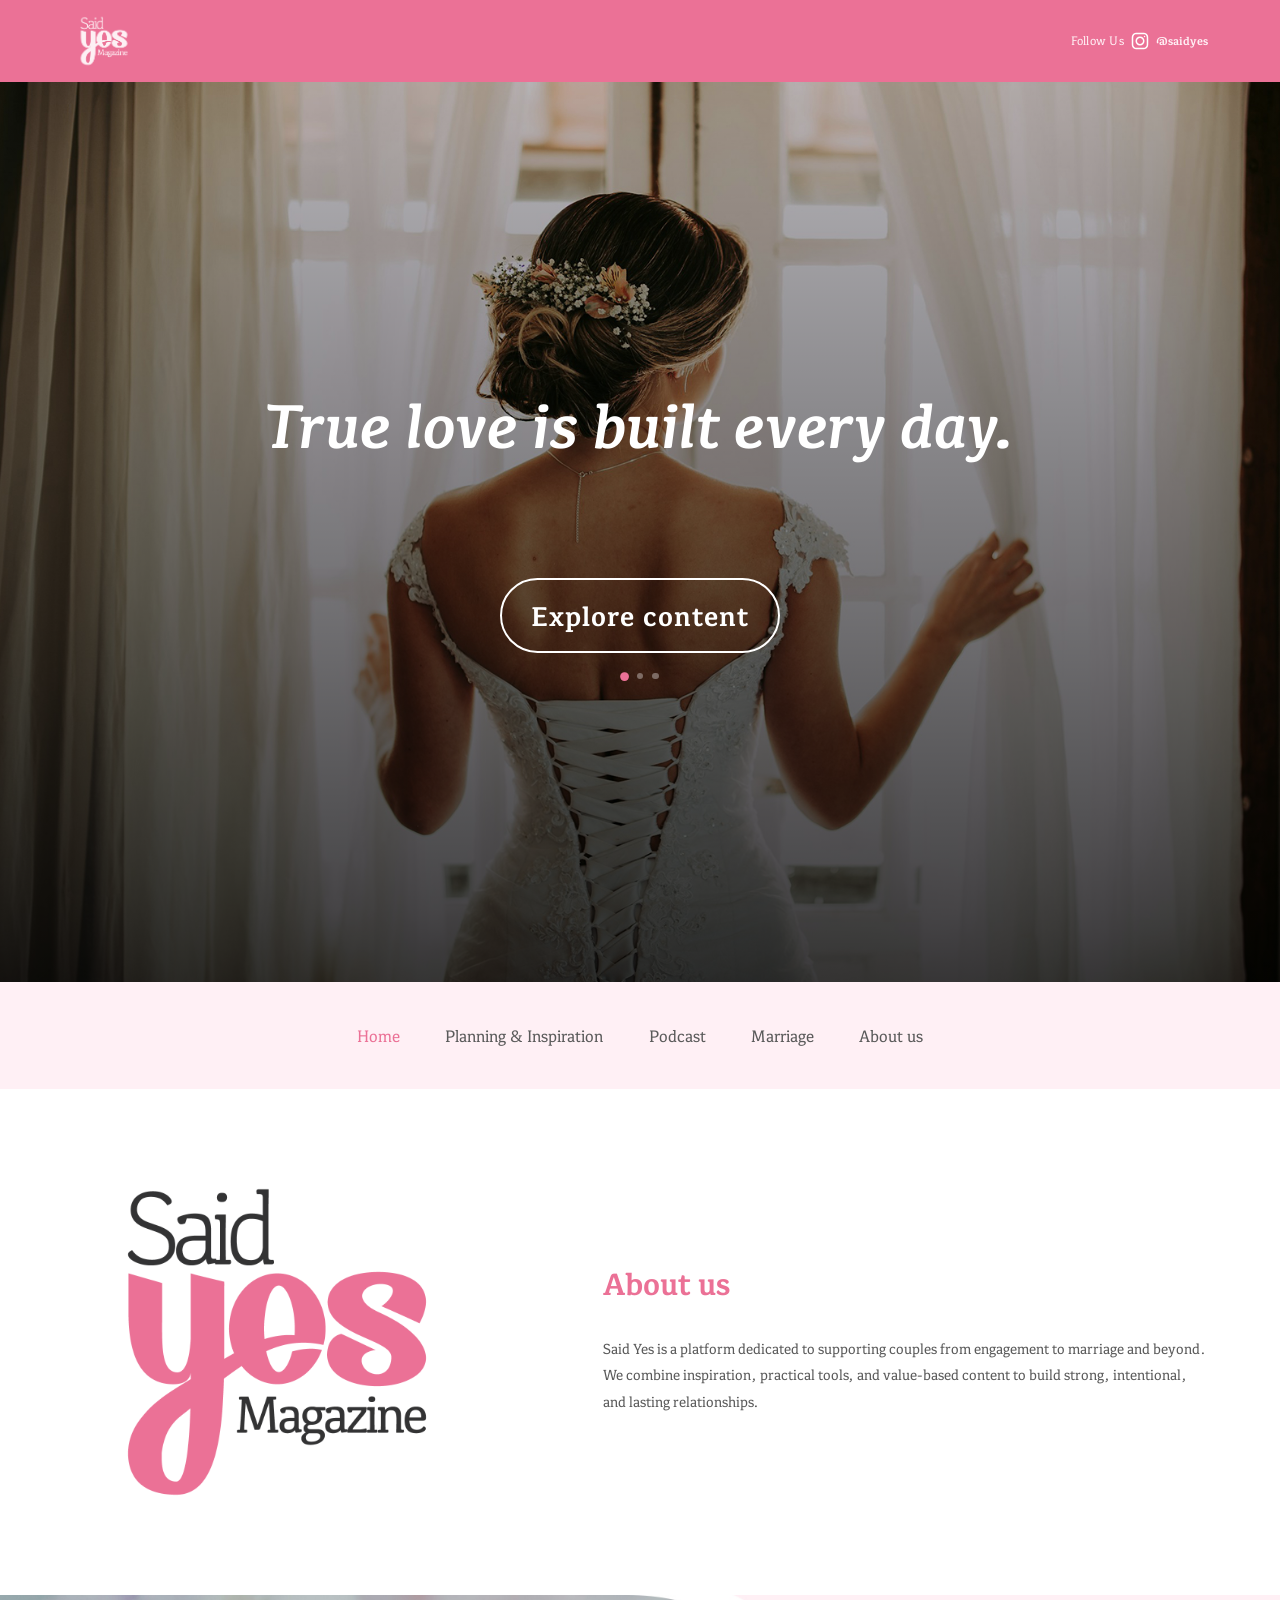
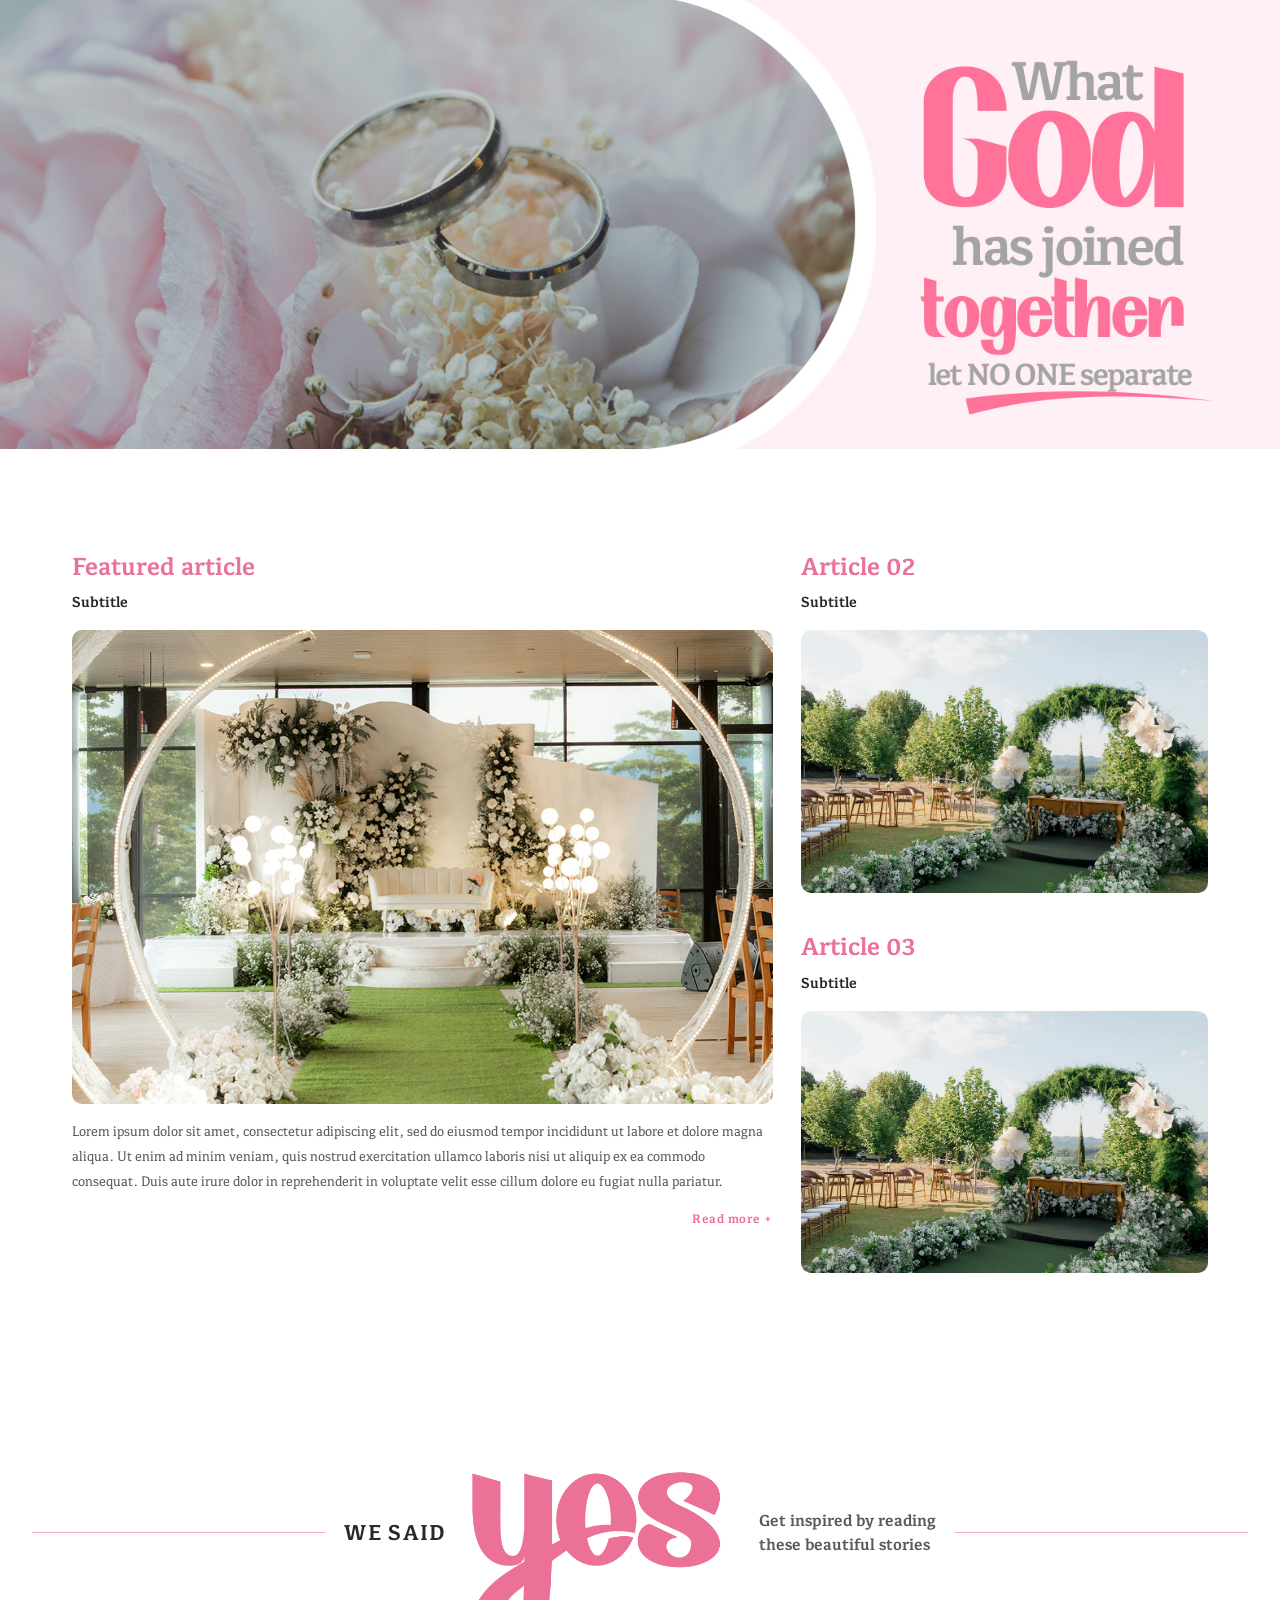
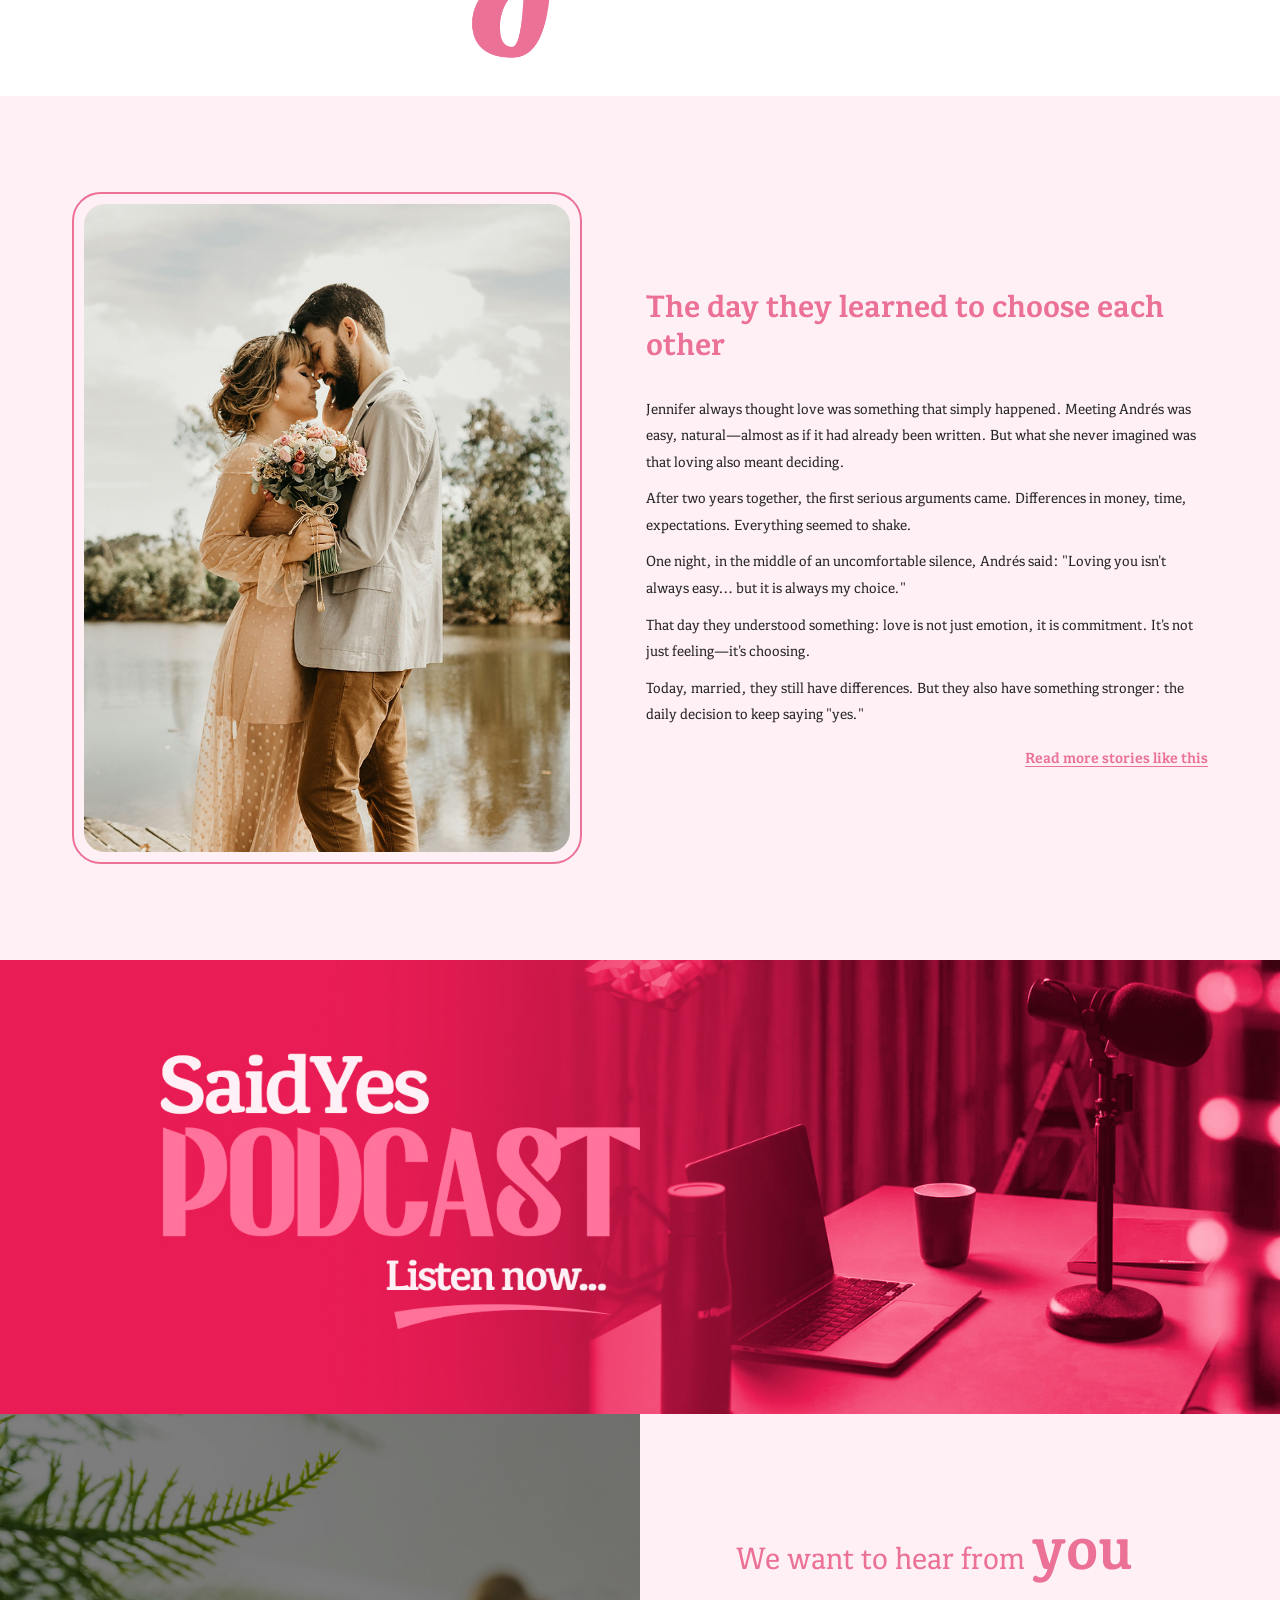
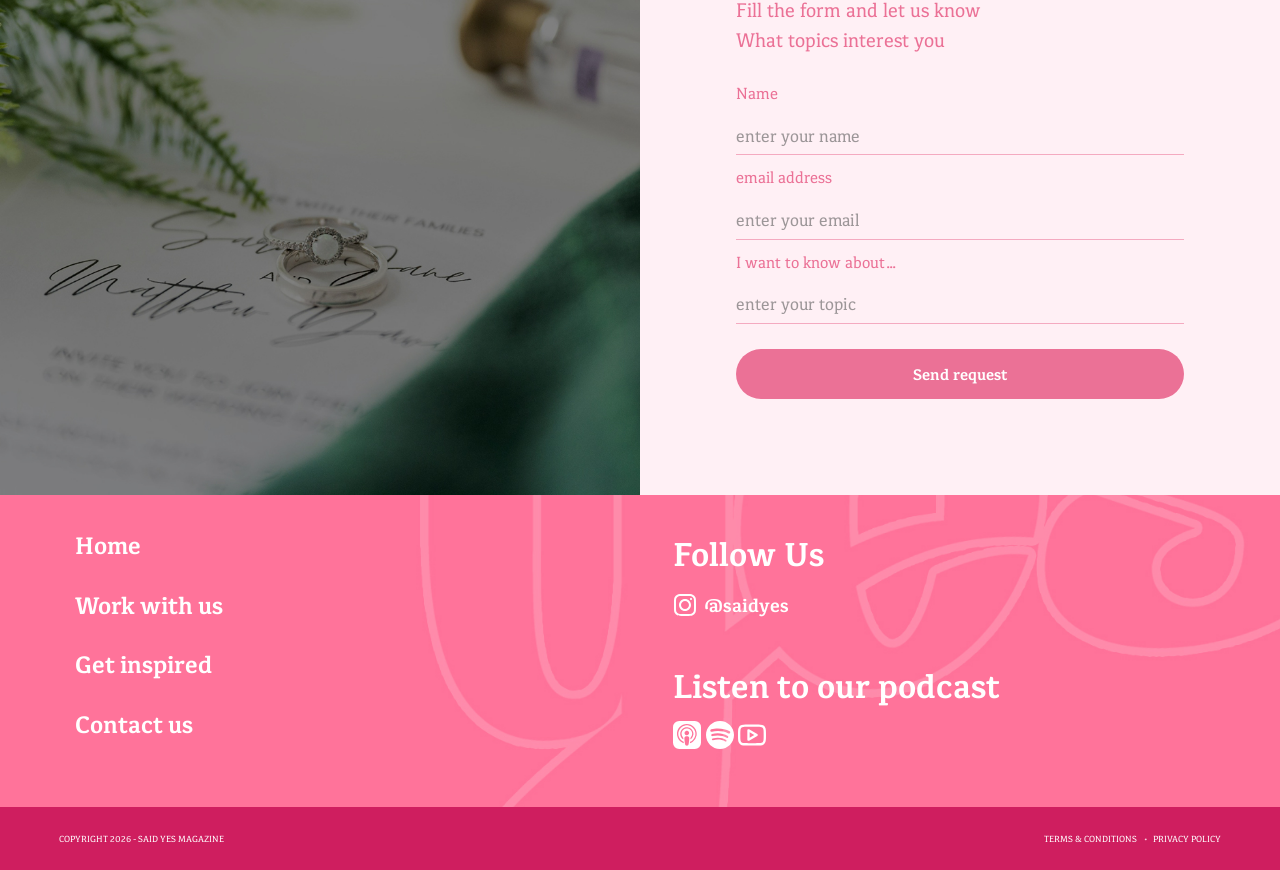
==== commit 77b425e7: "Redesign home page: hero slider, about section, story section, WSY banner responsive fixes" ====
--- a/index.html
+++ b/index.html
@@ -27,14 +27,34 @@
   </header>
 
   <main id="main-content" class="home-main">
+
+    <!-- ── 1. HERO ──────────────────────────────────────────── -->
     <section class="hero-home" aria-label="Hero">
-      <img src="img/01 HOME/HOME-HERO.jpg" alt="Bride standing by a window">
-    </section>
-
+      <div class="hero-home__bg">
+        <img src="img/01 HOME/HOME-HERO.jpg" alt="Bride standing by a window">
+      </div>
+      <div class="hero-home__overlay">
+        <div class="container hero-home__content">
+          <h1 class="hero-home__title" aria-live="polite">
+            <span class="hero-slider__phrase is-active">True love is built every day.</span>
+            <span class="hero-slider__phrase">God writes the best love stories.</span>
+            <span class="hero-slider__phrase">Saying &ldquo;yes&rdquo; is just the beginning.</span>
+          </h1>
+          <a href="#" class="hero-home__btn">Explore content</a>
+          <div class="hero-slider__dots" aria-hidden="true">
+            <button class="hero-slider__dot is-active" data-index="0"></button>
+            <button class="hero-slider__dot" data-index="1"></button>
+            <button class="hero-slider__dot" data-index="2"></button>
+          </div>
+        </div>
+      </div>
+    </section>
+
+    <!-- ── 2. NAV ────────────────────────────────────────────── -->
     <nav class="site-nav home-hero-nav" aria-label="Main navigation">
       <div class="container">
         <ul class="nav-list" id="nav-list" role="list">
-          <li><a href="index.html">Home</a></li>
+          <li><a href="index.html" class="active">Home</a></li>
           <li><a href="planning.html">Planning &amp; Inspiration</a></li>
           <li><a href="podcast.html">Podcast</a></li>
           <li><a href="marriage.html">Marriage</a></li>
@@ -48,68 +68,30 @@
       </div>
     </nav>
 
-    <section class="section wsy-section">
-      <div class="container">
-        <div class="wsy-intro">
-          <div class="wsy-title" aria-label="We said yes">
-            <span class="wsy-said">WE SAID</span>
-            <img src="logos/YES01.png" alt="yes" class="wsy-yes">
-          </div>
-          <p class="wsy-sub">Get inspired by reading<br>these beautiful stories</p>
-        </div>
-
-        <div class="wsy-grid">
-          <article class="wsy-card">
-            <div class="wsy-card__img">
-              <img src="img/IMG-RANDOM/IMG-05.jpg" alt="Man and woman's name">
-            </div>
-            <div class="wsy-card__body">
-              <p class="wsy-card__title">Man &amp; Woman&apos;s name</p>
-              <p class="wsy-card__excerpt">Lorem ipsum dolor sit amet, consectetur adipiscing elit, sed do eiusmod tempor incididunt ut labore et dolore magna aliqua. Ut enim ad minim veniam, quis nostrud.</p>
-              <a href="#" class="wsy-card__link">Read more</a>
-            </div>
-          </article>
-
-          <article class="wsy-card">
-            <div class="wsy-card__img">
-              <img src="img/IMG-RANDOM/IMG-05.jpg" alt="Man and woman's name">
-            </div>
-            <div class="wsy-card__body">
-              <p class="wsy-card__title">Man &amp; Woman&apos;s name</p>
-              <p class="wsy-card__excerpt">Lorem ipsum dolor sit amet, consectetur adipiscing elit, sed do eiusmod tempor incididunt ut labore et dolore magna aliqua. Ut enim ad minim veniam, quis nostrud.</p>
-              <a href="#" class="wsy-card__link">Read more</a>
-            </div>
-          </article>
-
-          <article class="wsy-card">
-            <div class="wsy-card__img">
-              <img src="img/IMG-RANDOM/IMG-05.jpg" alt="Man and woman's name">
-            </div>
-            <div class="wsy-card__body">
-              <p class="wsy-card__title">Man &amp; Woman&apos;s name</p>
-              <p class="wsy-card__excerpt">Lorem ipsum dolor sit amet, consectetur adipiscing elit, sed do eiusmod tempor incididunt ut labore et dolore magna aliqua. Ut enim ad minim veniam, quis nostrud.</p>
-              <a href="#" class="wsy-card__link">Read more</a>
-            </div>
-          </article>
-
-          <article class="wsy-card">
-            <div class="wsy-card__img">
-              <img src="img/IMG-RANDOM/IMG-05.jpg" alt="Man and woman's name">
-            </div>
-            <div class="wsy-card__body">
-              <p class="wsy-card__title">Man &amp; Woman&apos;s name</p>
-              <p class="wsy-card__excerpt">Lorem ipsum dolor sit amet, consectetur adipiscing elit, sed do eiusmod tempor incididunt ut labore et dolore magna aliqua. Ut enim ad minim veniam, quis nostrud.</p>
-              <a href="#" class="wsy-card__link">Read more</a>
-            </div>
-          </article>
-        </div>
-      </div>
-    </section>
-
+    <!-- ── 3. ABOUT ──────────────────────────────────────────── -->
+    <section class="section home-about">
+      <div class="container">
+        <div class="home-about__grid">
+
+          <div class="home-about__logo">
+            <img src="logos/SAID-YES-LOGO01.png" alt="Said Yes Magazine">
+          </div>
+
+          <div class="home-about__content">
+            <p class="home-about__eyebrow">About us</p>
+            <p>Said Yes is a platform dedicated to supporting couples from engagement to marriage and beyond. We combine inspiration, practical tools, and value-based content to build strong, intentional, and lasting relationships.</p>
+          </div>
+
+        </div>
+      </div>
+    </section>
+
+    <!-- ── 4. QUOTE ──────────────────────────────────────────── -->
     <section class="home-quote-banner" aria-label="What God has joined together">
       <img src="img/01 HOME/PHRASE-BANNER.jpg" alt="What God has joined together let no one separate">
     </section>
 
+    <!-- ── 5. FEATURED ARTICLES ─────────────────────────────── -->
     <section class="section featured-section">
       <div class="container">
         <div class="featured-grid">
@@ -152,27 +134,47 @@
       </div>
     </section>
 
+    <!-- ── 6. WE SAID YES BANNER ─────────────────────────────── -->
+    <section class="wsy-banner" aria-label="We said yes">
+      <div class="wsy-banner__inner">
+        <div class="wsy-banner__brand">
+          <span class="wsy-said">WE SAID</span>
+          <img src="logos/YES01.png" alt="yes" class="wsy-yes">
+        </div>
+        <p class="wsy-sub">Get inspired by reading<br>these beautiful stories</p>
+      </div>
+    </section>
+
+    <!-- ── 7. STORY SECTION ──────────────────────────────────── -->
+    <section class="section home-story">
+      <div class="container">
+        <div class="home-story__grid">
+          <div class="home-story__img-frame">
+            <div class="home-story__img">
+              <img src="img/IMG-RANDOM/IMG-05.jpg" alt="Couple story">
+            </div>
+          </div>
+          <div class="home-story__body">
+            <p class="home-story__title">The day they learned to choose each other</p>
+            <p class="home-story__text">Jennifer always thought love was something that simply happened. Meeting Andrés was easy, natural—almost as if it had already been written. But what she never imagined was that loving also meant deciding.</p>
+            <p class="home-story__text">After two years together, the first serious arguments came. Differences in money, time, expectations. Everything seemed to shake.</p>
+            <p class="home-story__text">One night, in the middle of an uncomfortable silence, Andrés said: "Loving you isn't always easy… but it is always my choice."</p>
+            <p class="home-story__text">That day they understood something: love is not just emotion, it is commitment. It's not just feeling—it's choosing.</p>
+            <p class="home-story__text">Today, married, they still have differences. But they also have something stronger: the daily decision to keep saying "yes."</p>
+            <a href="#" class="home-story__link">Read more stories like this</a>
+          </div>
+        </div>
+      </div>
+    </section>
+
+    <!-- ── 8. PODCAST BANNER ─────────────────────────────────── -->
     <section class="home-podcast-banner" aria-label="Said Yes Podcast">
       <a href="podcast.html">
         <img src="img/01 HOME/PODCAST-BANNER.jpg" alt="Said Yes Podcast listen now">
       </a>
     </section>
 
-    <section class="section home-about">
-      <div class="container">
-        <div class="home-about__grid">
-          <div class="home-about__logo">
-            <img src="logos/SAID-YES-LOGO01.png" alt="Said Yes Magazine">
-          </div>
-          <div class="home-about__content">
-            <p class="home-about__eyebrow">About us</p>
-            <p>Lorem ipsum dolor sit amet, consectetur adipiscing elit, sed do eiusmod tempor incididunt ut labore et dolore magna aliqua. Ut enim ad minim veniam, quis nostrud exercitation ullamco laboris nisi ut aliquip ex ea commodo consequat.</p>
-            <p>Lorem ipsum dolor sit amet, consectetur adipiscing elit, sed do eiusmod tempor incididunt ut labore et dolore magna aliqua. Ut enim ad minim veniam, quis nostrud exercitation ullamco laboris nisi ut aliquip ex ea commodo consequat. Duis aute irure dolor in reprehenderit in voluptate velit esse cillum dolore eu fugiat nulla pariatur.</p>
-          </div>
-        </div>
-      </div>
-    </section>
-
+    <!-- ── 9. CONTACT ────────────────────────────────────────── -->
     <section class="section contact-section">
       <div class="contact-section__split">
         <div class="contact-section__media">
@@ -193,7 +195,7 @@
                 <input id="home-name" type="text" class="contact-form__input" placeholder="enter your name" aria-label="Name">
               </div>
               <div class="contact-form__group">
-                <label class="contact-form__label" for="home-email">email adress</label>
+                <label class="contact-form__label" for="home-email">email address</label>
                 <input id="home-email" type="email" class="contact-form__input" placeholder="enter your email" aria-label="Email address">
               </div>
               <div class="contact-form__group">
@@ -206,8 +208,12 @@
         </div>
       </div>
     </section>
+
   </main>
 
+  <!-- =====================================================
+       FOOTER
+       ===================================================== -->
   <footer class="site-footer" aria-label="Site footer">
     <div class="container">
       <div class="footer-inner">
--- a/css/main.css
+++ b/css/main.css
@@ -1283,27 +1283,113 @@
 
 /* 1 — Hero */
 .hero-home {
-  width: 100%;
+  position: relative;
+  width: 100%;
+  min-height: 100svh;
+  overflow: hidden;
   background-color: var(--dark);
-  min-height: calc(100vh - var(--topbar-height) - var(--nav-height));
-  overflow: hidden;
-  position: relative;
+}
+
+.hero-home__bg {
+  position: absolute;
+  inset: 0;
+  width: 100%;
+  height: 100%;
+}
+
+.hero-home__bg img {
+  width: 100%;
+  height: 100%;
+  object-fit: cover;
+  object-position: center top;
+  display: block;
+  position: absolute;
+  inset: 0;
 }
 
 .hero-home::after {
   content: '';
   position: absolute;
   inset: 0;
-  background: linear-gradient(to bottom, transparent 40%, rgba(0,0,0,0.55) 100%);
+  background: linear-gradient(to bottom, rgba(0,0,0,0.15) 0%, rgba(0,0,0,0.45) 55%, rgba(0,0,0,0.72) 100%);
   pointer-events: none;
 }
 
-.hero-home img {
-  width: 100%;
-  height: 32em;
-  object-fit: cover;
-  object-position: center top;
+.hero-home__overlay {
+  position: absolute;
+  inset: 0;
+  z-index: 1;
+  display: flex;
+  align-items: center;
+  justify-content: center;
+}
+
+.hero-home__content {
+  display: flex;
+  flex-direction: column;
+  align-items: center;
+  text-align: center;
+}
+
+.hero-home__title {
+  color: var(--white);
+  font-size: clamp(2em, 5.5vw, 4em);
+  font-weight: 700;
+  font-style: italic;
+  line-height: 1.2;
+  margin-bottom: 0.6em;
+  min-height: 2.4em;
+}
+
+.hero-home__btn {
+  display: inline-block;
+  padding: 0.45em 1em;
+  border: 2px solid var(--white);
+  border-radius: 999px;
+  color: var(--white);
+  font-size: clamp(1.3em, 2.2vw, 1.8em);
+  font-weight: 700;
+  letter-spacing: 0.04em;
+  transition: background-color var(--transition), color var(--transition);
+}
+
+.hero-home__btn:hover {
+  background-color: var(--white);
+  color: var(--dark);
+}
+
+/* Hero Slider */
+
+.hero-slider__phrase {
+  display: none;
+}
+
+.hero-slider__phrase.is-active {
   display: block;
+}
+
+.hero-slider__dots {
+  display: flex;
+  gap: 0.55em;
+  align-items: center;
+  justify-content: center;
+  margin-top: 1.2em;
+}
+
+.hero-slider__dot {
+  width: 0.5em;
+  height: 0.5em;
+  border-radius: 50%;
+  border: none;
+  background-color: rgba(255, 255, 255, 0.35);
+  cursor: pointer;
+  padding: 0;
+  transition: background-color var(--transition), transform var(--transition);
+}
+
+.hero-slider__dot.is-active {
+  background-color: var(--pink);
+  transform: scale(1.25);
 }
 
 /* 2 — WE SAID YES */
@@ -1631,114 +1717,221 @@
 
 /* HOME — Tablet ≤ 960px */
 @media (max-width: 960px) {
-  .wsy-intro { flex-direction: column; align-items: flex-start; gap: var(--sp-sm); }
-  .wsy-grid { grid-template-columns: repeat(2, 1fr); }
+  .hero-home { min-height: 90svh; }
+  .wsy-banner__inner { gap: 1em; padding-inline: 1.5em; }
+  .wsy-banner .wsy-sub { font-size: 0.85em; }
   .quote-section { grid-template-columns: 1fr; }
   .quote-image { min-height: 20em; }
   .featured-grid { grid-template-columns: 1fr; }
   .podcast-banner__inner { grid-template-columns: 1fr; }
   .podcast-banner__img { display: none; }
-  .blog-entry-grid { grid-template-columns: 1fr; }
-  .blog-entry__img { aspect-ratio: 16 / 9; }
-  .about-preview__grid { grid-template-columns: 1fr; gap: var(--sp-md); }
-  .about-preview__logo img { max-width: 200px; }
+  .home-about__grid { grid-template-columns: 1fr; gap: 2em; }
+  .home-about__logo img { width: clamp(180px, 50vw, 280px); }
   .contact-grid { grid-template-columns: 1fr; gap: var(--sp-md); }
 }
 
 /* HOME — Mobile ≤ 640px */
 @media (max-width: 640px) {
-  .wsy-grid { grid-template-columns: 1fr; }
-  .wsy-yes { font-size: 3.5em; }
+  .hero-home { min-height: 85svh; }
+  .hero-home__btn { font-size: 0.9em; }
+  .hero-home__title { font-size: 1.8em; }
+  .wsy-banner__inner { flex-wrap: wrap; justify-content: center; gap: 0.5em; padding-inline: 1em; }
+  .wsy-banner__inner::before,
+  .wsy-banner__inner::after { display: none; }
+  .wsy-banner .wsy-sub { display: none; }
+  .wsy-banner .wsy-said { font-size: 1.1em; }
+  .wsy-banner .wsy-yes { width: 3.5em; }
   .qt-lg { font-size: 3em; }
   .featured-side-card { grid-template-columns: 1fr; }
   .featured-side-card__img { min-height: 160px; }
   .podcast-banner__title { font-size: 3em; }
-  .contact-lead__you { font-size: 4em; }
-}
-
-/* HOME - Final layout */
-.home-page .hero-home {
-  background-color: transparent;
-  position: relative;
-  min-height: 32em;
-}
-
-.home-page .hero-home::after {
-  display: none;
-}
-
-.home-page .hero-home img {
-  width: 100%;
-  height: 32em;
-  object-fit: cover;
-  object-position: center top;
+}
+
+/* HOME — WSY Banner */
+.wsy-banner {
+  padding-block: 1.2em;
+  overflow: hidden;
+}
+
+.wsy-banner__inner {
+  display: flex;
+  align-items: center;
+  gap: 1.2em;
+  padding-inline: 2em;
+}
+
+.wsy-banner__inner::before,
+.wsy-banner__inner::after {
+  content: '';
+  flex: 1;
+  height: 1px;
+  background-color: rgba(235, 113, 150, 0.55);
+  min-width: 1em;
+}
+
+.wsy-banner__brand {
+  display: flex;
+  align-items: center;
+  gap: 0.3em;
+  flex-shrink: 0;
+}
+
+.wsy-banner .wsy-said {
+  font-size: clamp(1em, 1.8vw, 1.4em);
+  font-weight: 700;
+  color: var(--dark);
+  letter-spacing: 0.06em;
+}
+
+.wsy-banner .wsy-yes {
+  width: clamp(3em, 6vw, 4.5em);
+  height: auto;
+  display: block;
+}
+
+.wsy-banner .wsy-sub {
+  font-size: clamp(0.85em, 1.3vw, 1.05em);
+  font-weight: 700;
+  color: var(--gray);
+  line-height: 1.4;
+  flex-shrink: 0;
 }
 
 .home-about {
   background-color: var(--white);
-  padding-block: 3.25em;
+  padding-block: 3em;
 }
 
 .home-about__grid {
   display: grid;
-  grid-template-columns: 240px 1fr;
+  grid-template-columns: minmax(0, 0.75fr) minmax(0, 1fr);
+  gap: clamp(2em, 6vw, 6em);
+  align-items: center;
+}
+
+/* Left: logo */
+.home-about__logo img {
+  width: clamp(220px, 32vw, 420px);
+  max-width: 100%;
+  display: block;
+}
+
+/* Right: About us + text */
+.home-about__content .home-about__eyebrow {
+  font-size: clamp(1.4em, 2.5vw, 2em);
+  font-weight: 700;
+  color: var(--pink);
+  margin-bottom: 0.75em;
+}
+
+.home-about__content p {
+  font-size: 0.95em;
+  color: var(--gray);
+  line-height: 1.75;
+  margin-bottom: 1em;
+}
+
+.home-quote-banner {
+  width: 100%;
+  line-height: 0;
+}
+.home-podcast-banner {
+  width: 100%;
+
+}
+
+.home-quote-banner img {
+  width: 100%;
+  display: block;
+  height: auto;
+}
+
+
+
+
+.home-podcast-banner img {
+  width: 100%;
+  display: block;
+}
+
+.home-podcast-banner a {
+  display: block;
+}
+
+
+
+/* HOME — Story Section */
+.home-story {
+  background-color: var(--blush);
+}
+
+.home-story__grid {
+  display: grid;
+  grid-template-columns: 1fr 1.1fr;
   gap: clamp(2em, 5vw, 5em);
   align-items: center;
 }
 
-.home-about__logo img {
-  width: min(220px, 100%);
-}
-
-.home-about__content .home-about__eyebrow {
-  font-size: clamp(1.6em, 3vw, 2.6em);
-  font-weight: 700;
-  letter-spacing: 0;
-  text-transform: none;
-  color: var(--pink);
-  margin-bottom: 0.9em;
-}
-
-.home-about__content p {
-  font-size: 1.08em;
+.home-story__img-frame {
+  border: 2px solid var(--pink);
+  border-radius: 1.8em;
+  padding: 0.65em;
+  width: 100%;
+  box-sizing: border-box;
+}
+
+.home-story__img {
+  border-radius: 1.3em;
+  overflow: hidden;
+  aspect-ratio: 3 / 4;
+  width: 100%;
+}
+
+.home-story__img img {
+  width: 100%;
+  height: 100%;
+  object-fit: cover;
+  display: block;
+}
+
+.home-story__title {
+  font-size: clamp(1.4em, 2.8vw, 2em);
+  font-weight: 700;
+  color: var(--pink);
+  line-height: 1.2;
+  margin-bottom: 1em;
+}
+
+.home-story__text {
+  font-size: 0.95em;
   color: var(--dark);
   line-height: 1.75;
-  max-width: 68ch;
-}
-
-.home-quote-banner  {
-  width: 100%;
-    background-color: var(--blush);
-  
-}
-.home-podcast-banner {
-  width: 100%;
-
-}
-
-.home-quote-banner img {
-  width: 100%;
+  margin-bottom: 0.65em;
+}
+
+.home-story__link {
   display: block;
-    max-width: 1200px;
-  margin: 0 auto;
-}
-
-
-
-
-.home-podcast-banner img {
-  width: 100%;
-  display: block;
-
-}
-
-.home-podcast-banner a {
-  display: block;
-}
-
-.home-page .home-podcast-banner {
-  margin-top: 0.5em;
-  margin-bottom: 0.75em;
+  text-align: right;
+  margin-top: 1.2em;
+  font-size: 0.95em;
+  font-weight: 700;
+  color: var(--pink);
+  text-decoration: underline;
+  text-underline-offset: 0.2em;
+}
+
+@media (max-width: 960px) {
+  .home-story__grid { grid-template-columns: 1fr; gap: 2em; }
+  .home-story__img { aspect-ratio: 4 / 3; }
+  .home-story__img-frame { max-width: 28em; margin-inline: auto; }
+}
+
+@media (max-width: 640px) {
+  .home-story__grid { gap: 1.5em; }
+  .home-story__img { aspect-ratio: 1 / 1; }
+  .home-story__img-frame { max-width: 18em; }
+  .home-story__title { font-size: 1.4em; }
+  .home-story__text { font-size: 0.9em; }
 }
 
 .home-page .featured-section {
@@ -2411,12 +2604,6 @@
 }
 
 @media (max-width: 960px) {
-  .home-page .hero-home,
-  .home-page .hero-home img {
-    min-height: auto;
-    height: auto;
-  }
-
   .home-about__grid,
   .home-page .featured-grid,
   .home-page .contact-grid {
